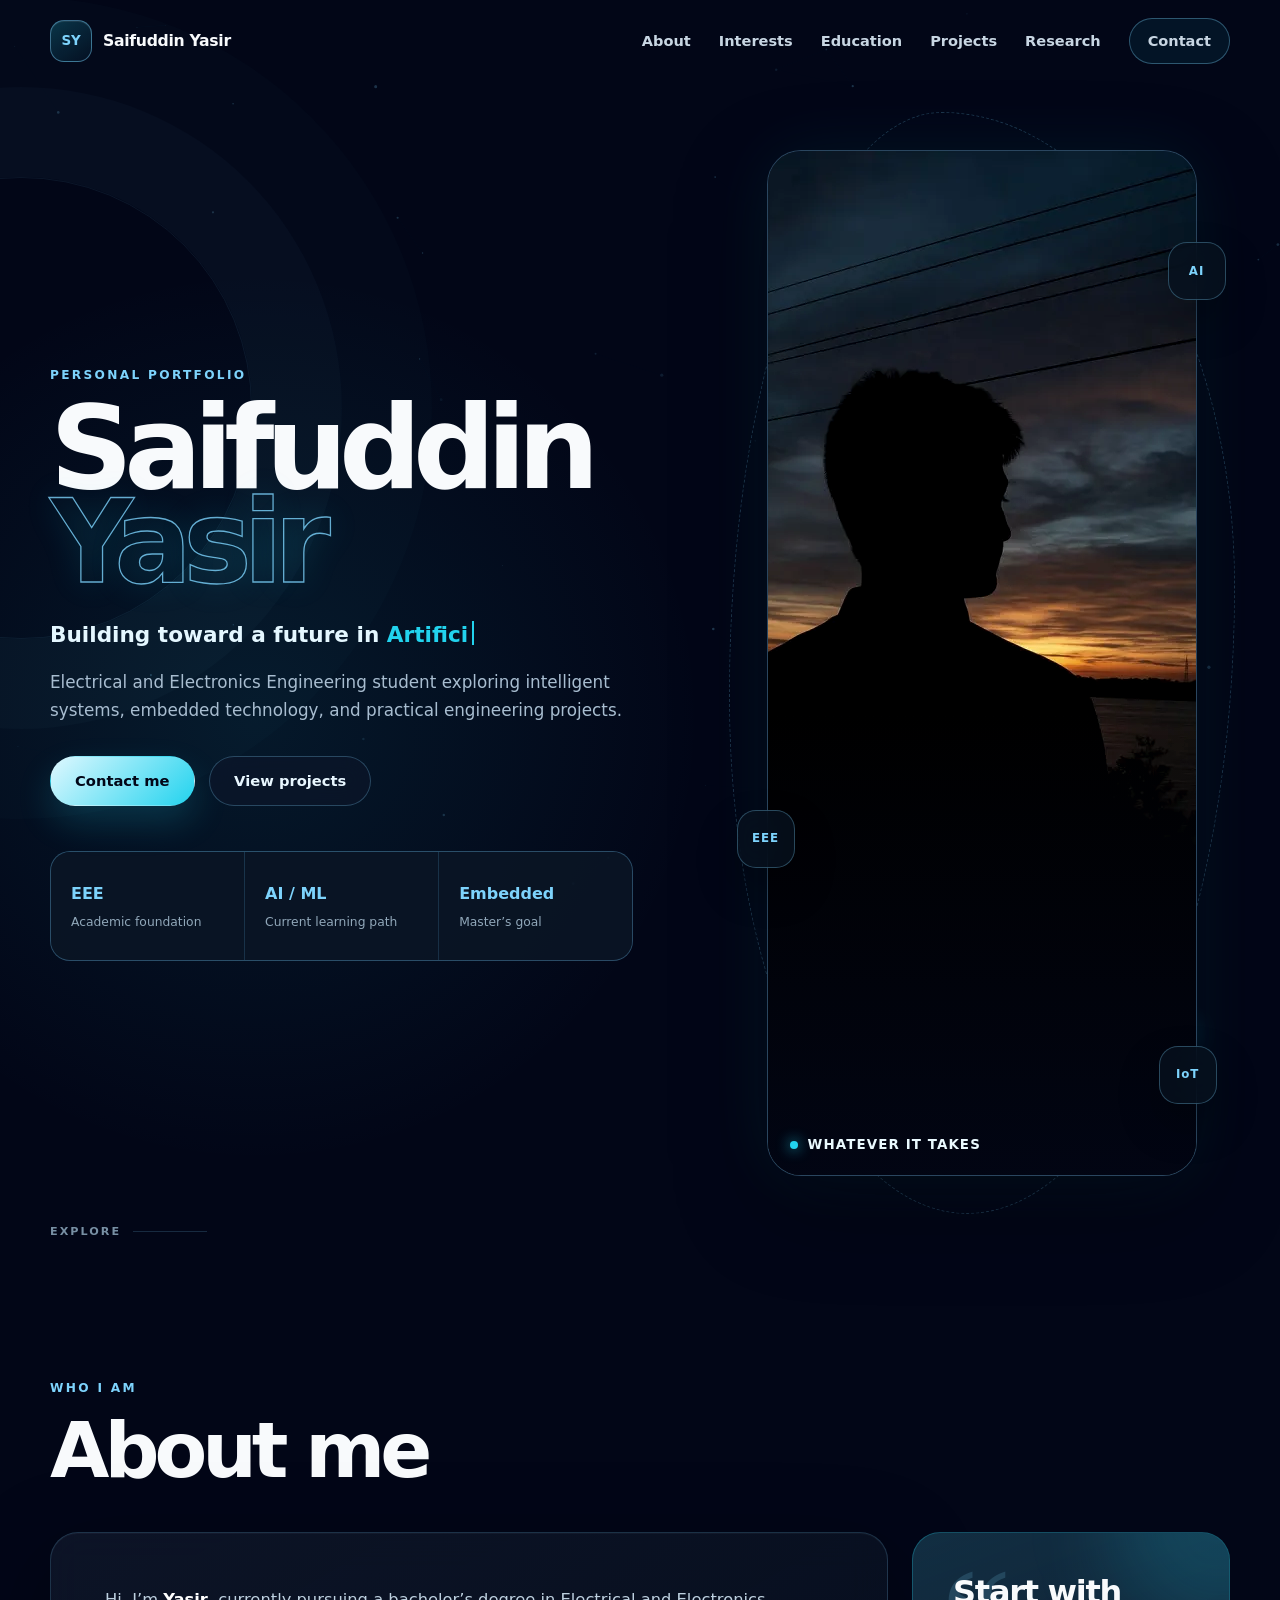
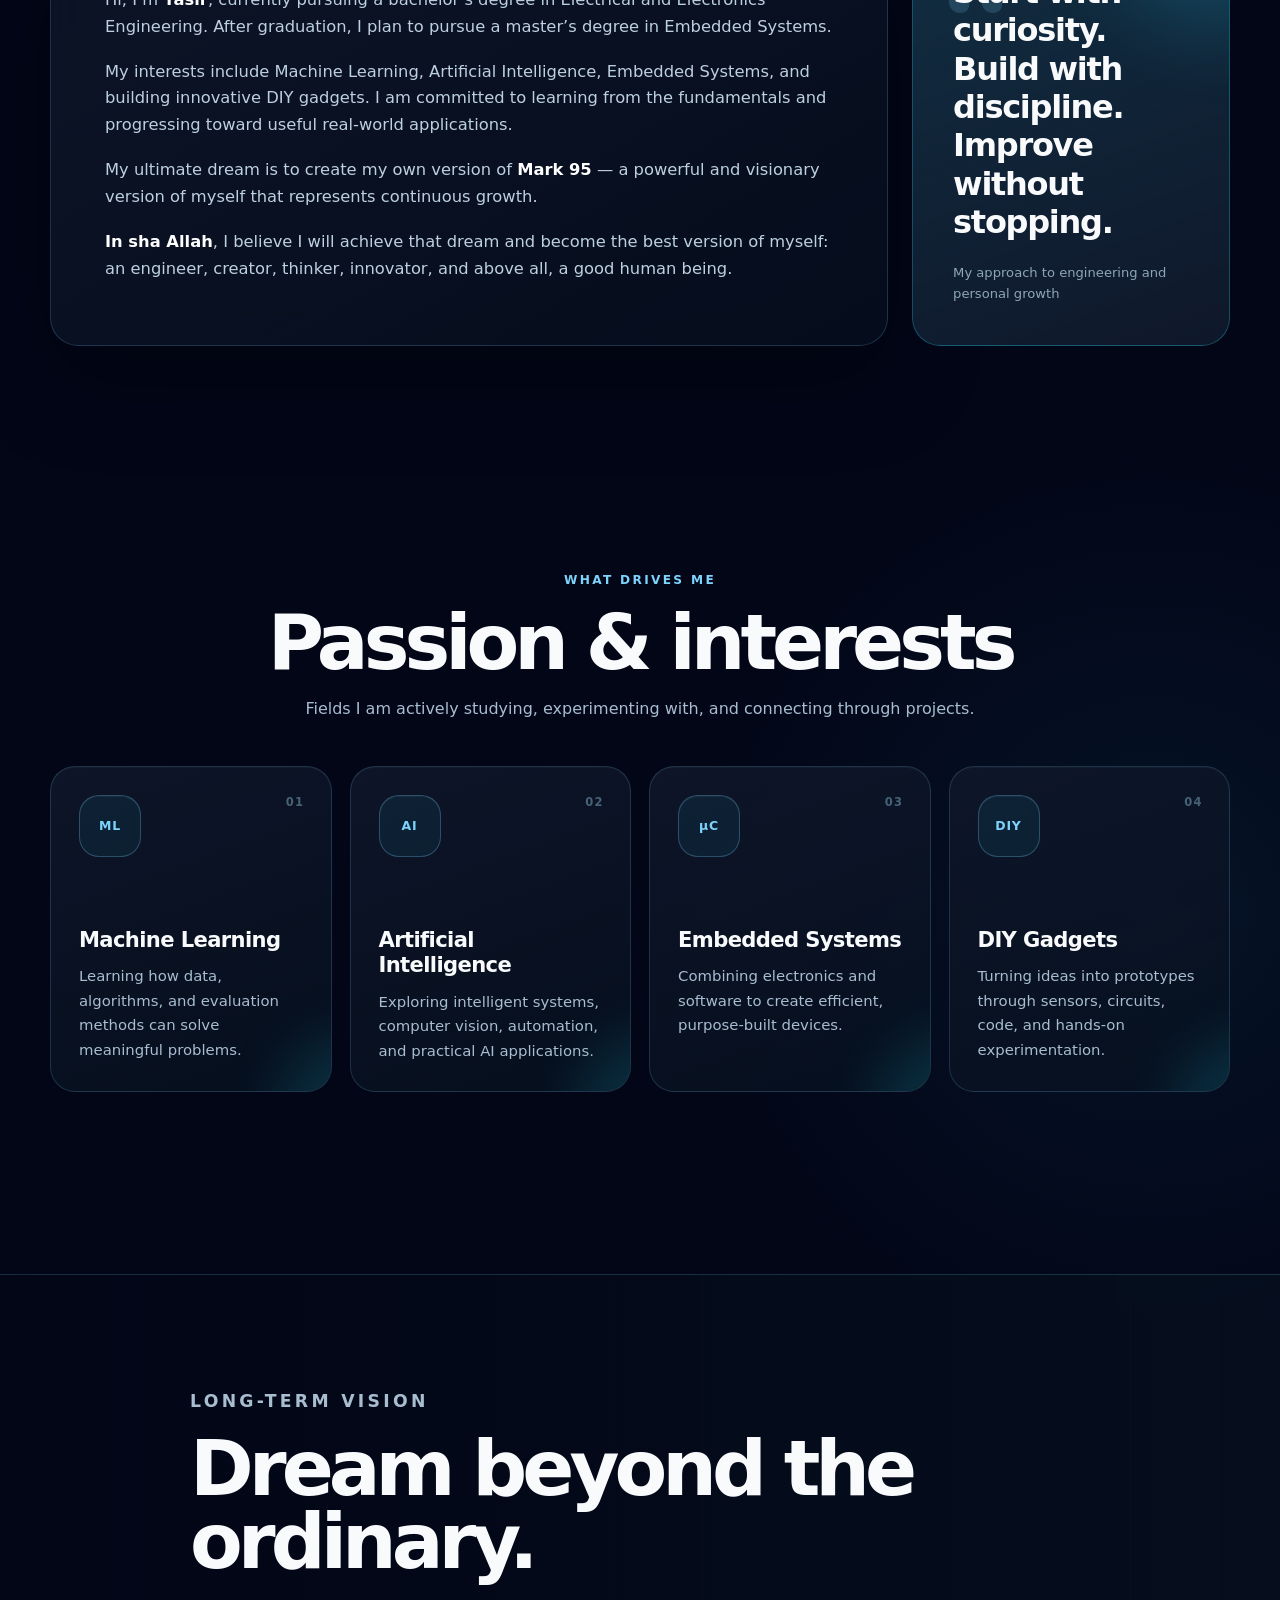
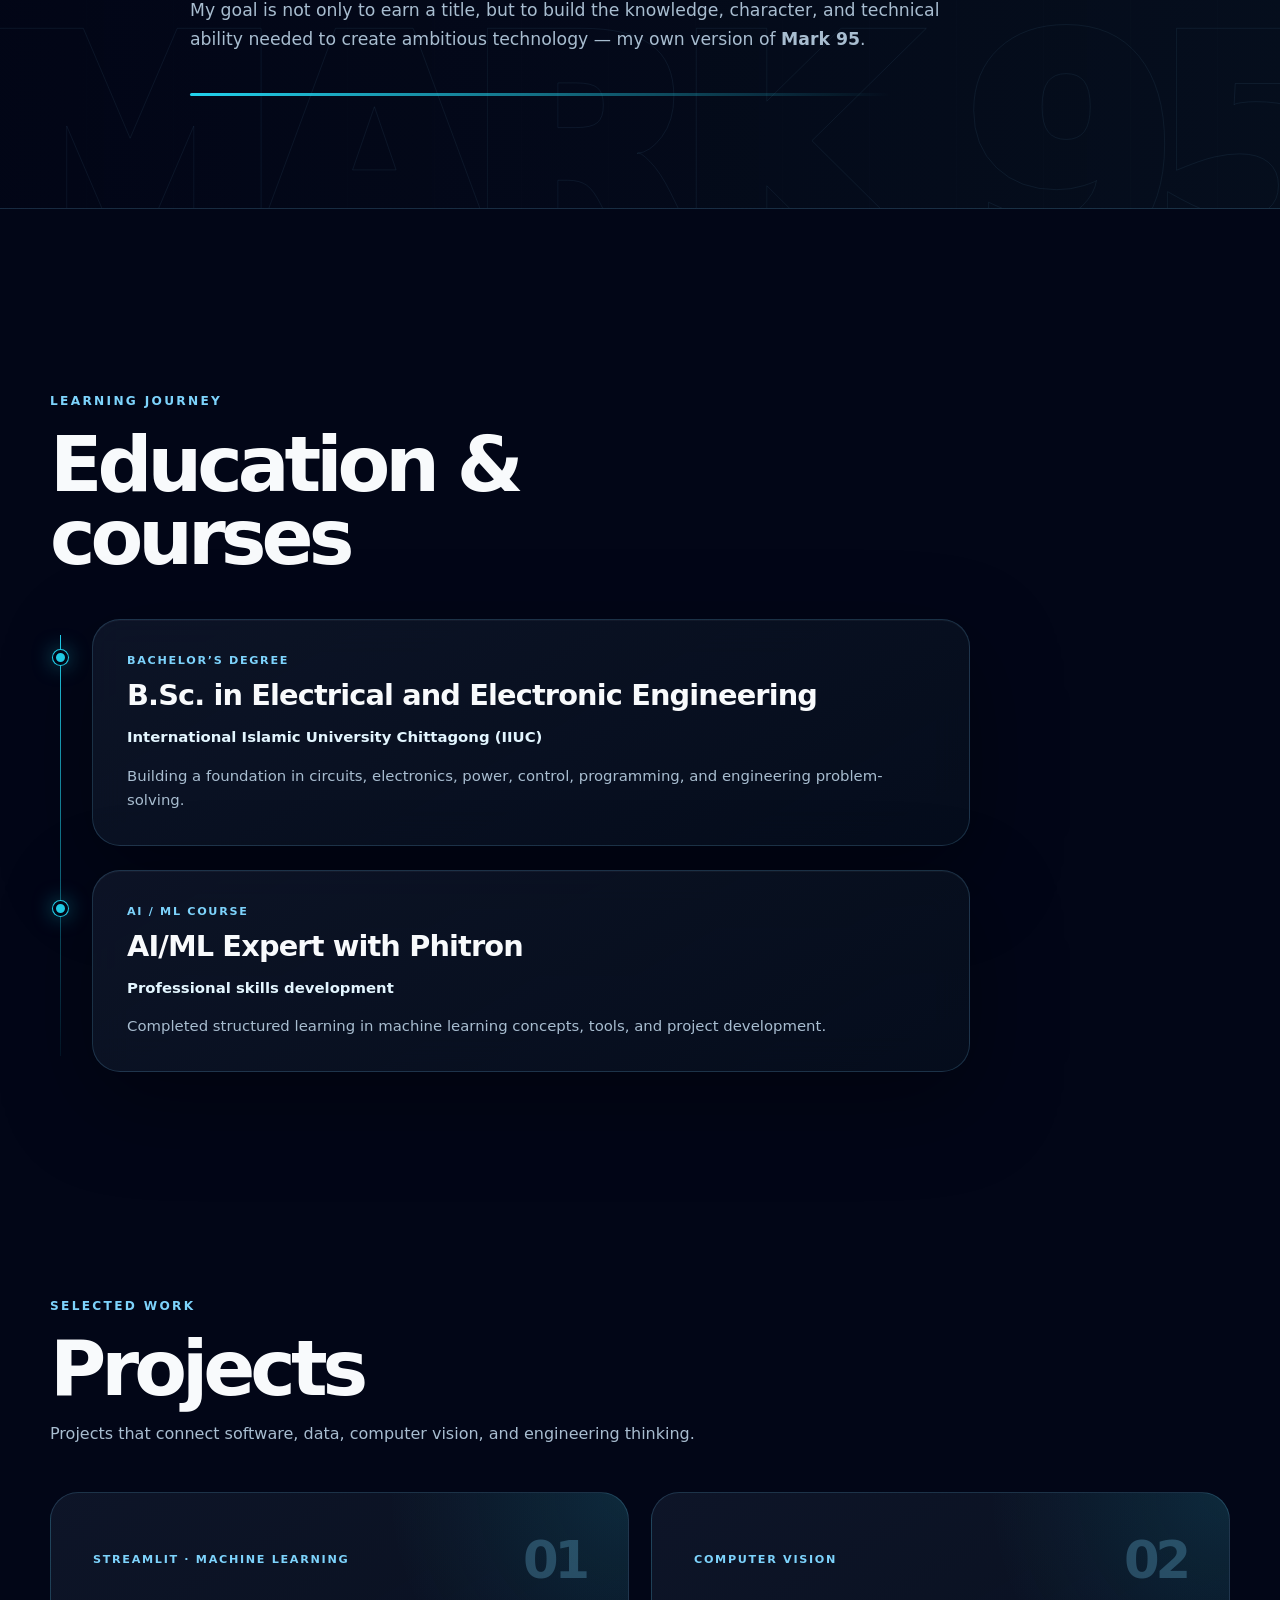
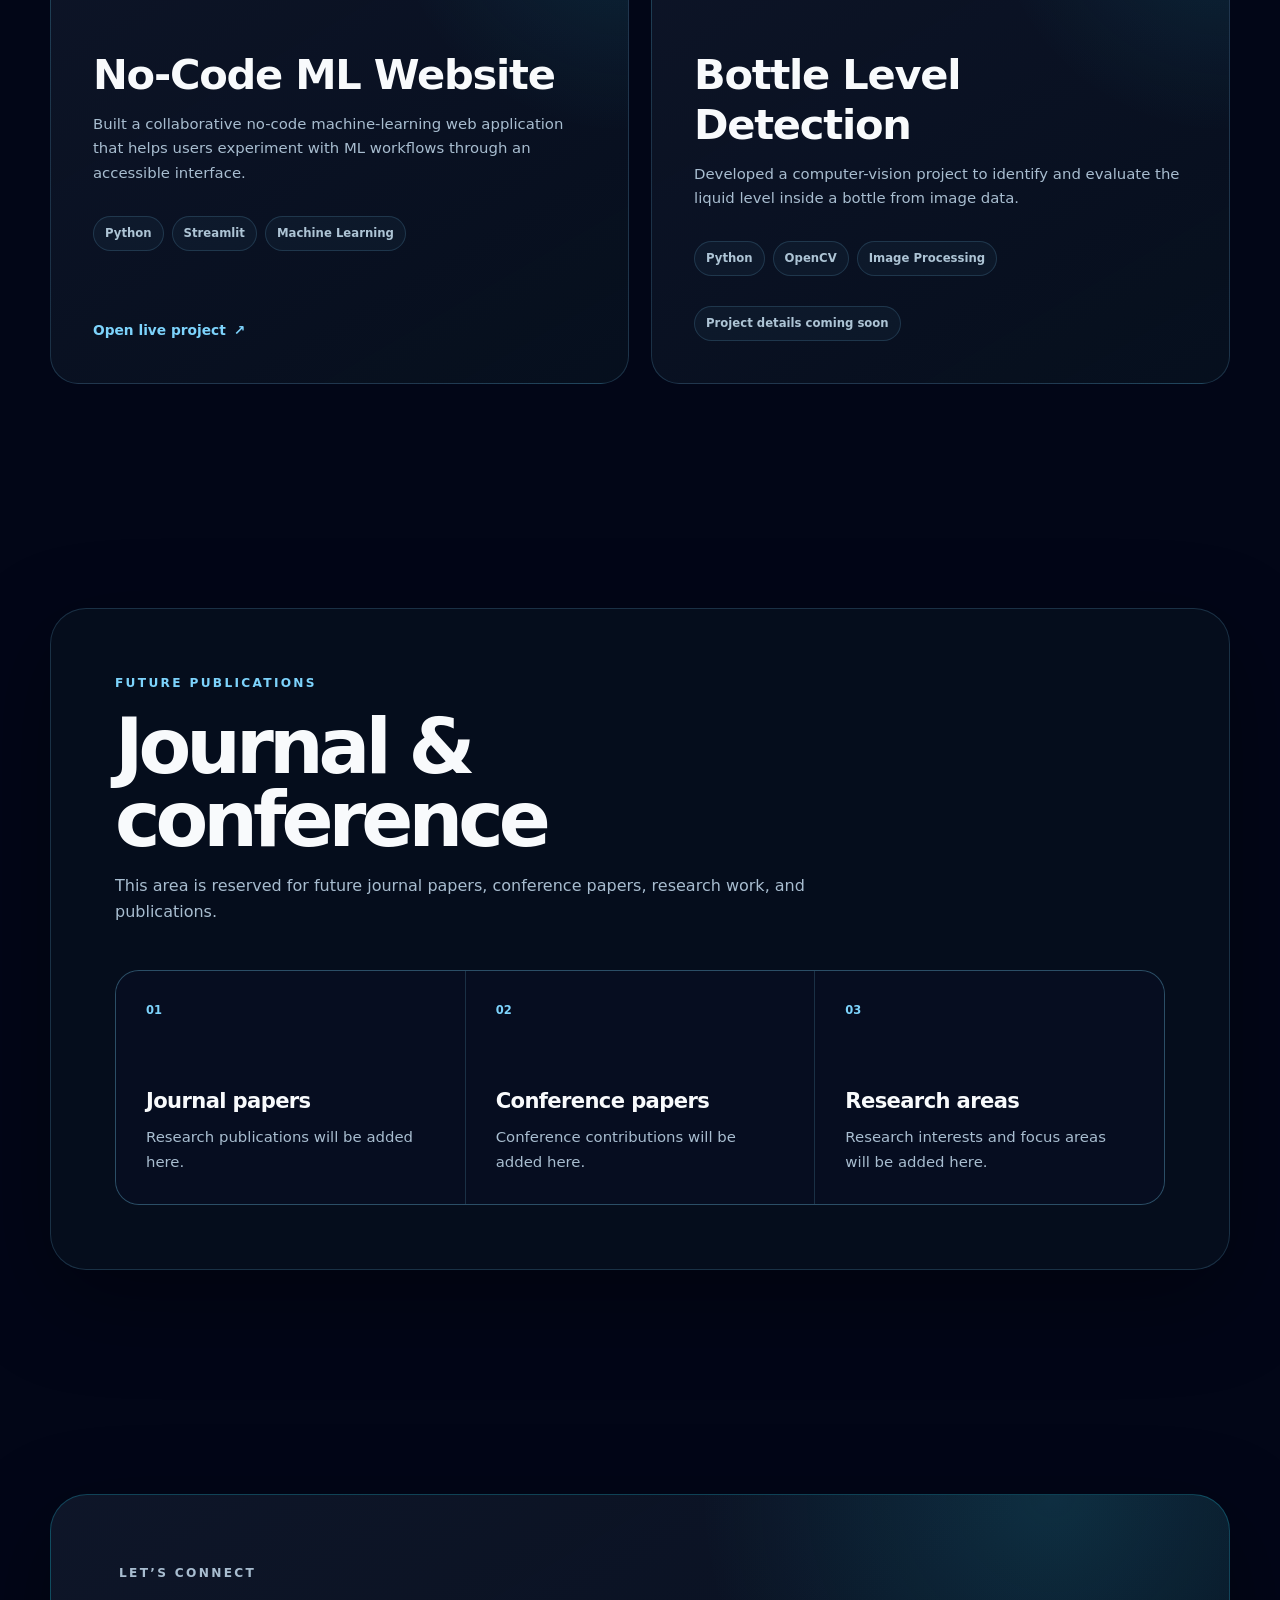
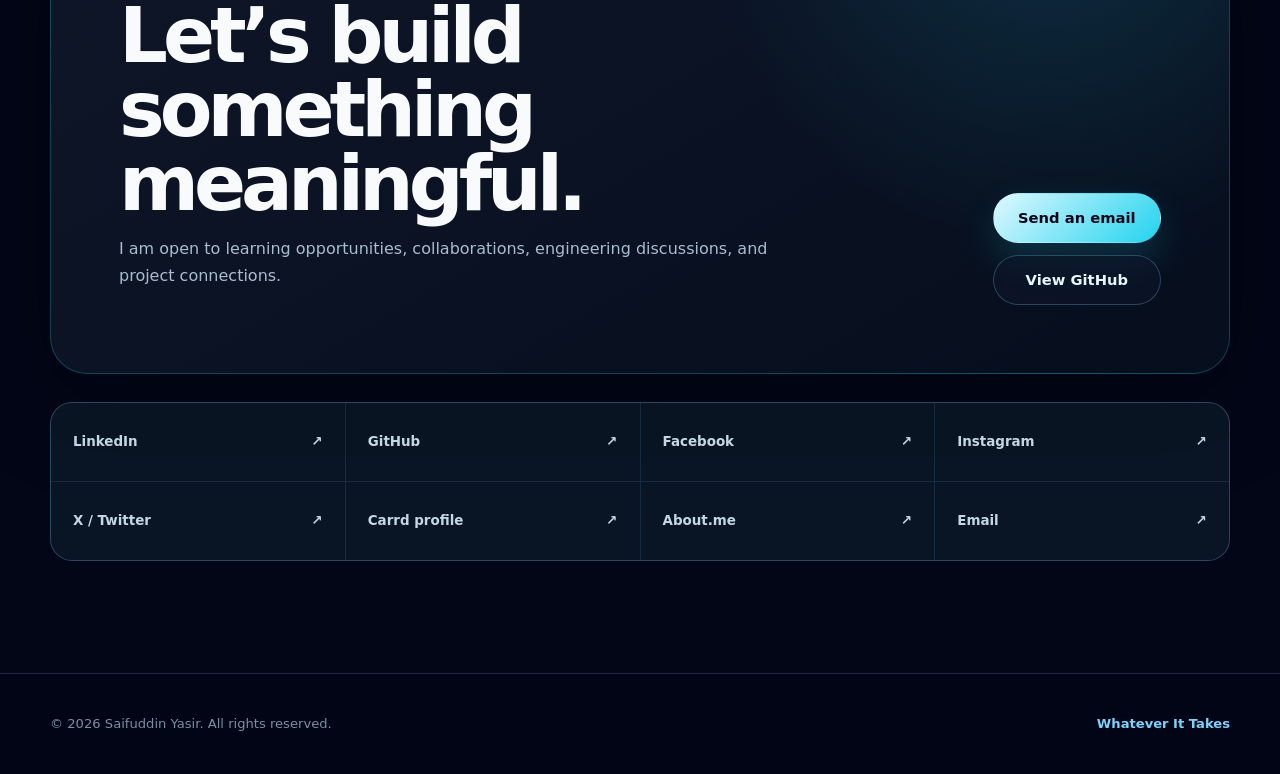
==== index.html @ 25ce6f78 "Update index.html" ====
<!doctype html>
<html lang="en">
<head>
  <meta charset="utf-8">
  <meta name="viewport" content="width=device-width, initial-scale=1">
  <meta name="description" content="Portfolio of Saifuddin Yasir — EEE student interested in machine learning, artificial intelligence, embedded systems, and DIY technology.">
  <meta name="theme-color" content="#020617">
  <meta property="og:title" content="Saifuddin Yasir | Portfolio">
  <meta property="og:description" content="EEE student exploring machine learning, artificial intelligence, embedded systems, and DIY technology.">
  <meta property="og:type" content="website">
  <meta property="og:image" content="assets/hero.webp">
  <title>Saifuddin Yasir | Portfolio</title>
  <link rel="icon" href="assets/favicon.svg" type="image/svg+xml">
  <link rel="stylesheet" href="style.css">
  <script src="script.js" defer></script>
</head>
<body>
  <a class="skip-link" href="#main-content">Skip to content</a>
  <canvas id="particle-canvas" aria-hidden="true"></canvas>

  <header class="site-header" id="top">
    <nav class="nav container" aria-label="Main navigation">
      <a class="brand" href="#home" aria-label="Saifuddin Yasir homepage">
        <span class="brand-mark">SY</span>
        <span>Saifuddin Yasir</span>
      </a>

      <button class="nav-toggle" type="button" aria-expanded="false" aria-controls="nav-links" aria-label="Open navigation menu">
        <span></span><span></span><span></span>
      </button>

      <div class="nav-links" id="nav-links">
        <a href="#about">About</a>
        <a href="#interests">Interests</a>
        <a href="#education">Education</a>
        <a href="#projects">Projects</a>
        <a href="#research">Research</a>
        <a class="nav-cta" href="#contact">Contact</a>
      </div>
    </nav>
  </header>

  <main id="main-content">
    <section class="hero section container" id="home">
      <div class="hero-copy reveal">
        <p class="eyebrow">Personal portfolio</p>
        <h1>Saifuddin<br><span>Yasir</span></h1>
        <p class="hero-role">Building toward a future in <span id="typed-role">Machine Learning</span><span class="typing-cursor" aria-hidden="true"></span></p>
        <p class="hero-intro">
          Electrical and Electronics Engineering student exploring intelligent systems, embedded technology, and practical engineering projects.
        </p>
        <div class="button-row">
          <a class="button button-primary magnetic" href="mailto:saifuddinyasir20@gmail.com">Contact me</a>
          <a class="button button-secondary magnetic" href="#projects">View projects</a>
        </div>
        <div class="hero-stats" aria-label="Portfolio highlights">
          <div><strong>EEE</strong><span>Academic foundation</span></div>
          <div><strong>AI / ML</strong><span>Current learning path</span></div>
          <div><strong>Embedded</strong><span>Master’s goal</span></div>
        </div>
      </div>

      <div class="hero-visual reveal reveal-delay-1">
        <div class="image-orbit" aria-hidden="true"></div>
        <figure class="hero-card tilt-card">
          <img src="hero.webp" width="683" height="1024">
          <figcaption>
            <span class="status-dot" aria-hidden="true"></span>
            Whatever It Takes
          </figcaption>
        </figure>
        <div class="floating-chip chip-one" aria-hidden="true">AI</div>
        <div class="floating-chip chip-two" aria-hidden="true">EEE</div>
        <div class="floating-chip chip-three" aria-hidden="true">IoT</div>
      </div>

      <a class="scroll-cue" href="#about" aria-label="Scroll to About section">
        <span>Explore</span>
        <span class="scroll-line" aria-hidden="true"></span>
      </a>
    </section>

    <section class="section container" id="about">
      <div class="section-heading reveal">
        <p class="eyebrow">Who I am</p>
        <h2>About me</h2>
      </div>
      <div class="about-grid">
        <article class="glass-panel about-copy reveal">
          <p>
            Hi, I’m <strong>Yasir</strong>, currently pursuing a bachelor’s degree in Electrical and Electronics Engineering. After graduation, I plan to pursue a master’s degree in Embedded Systems.
          </p>
          <p>
            My interests include Machine Learning, Artificial Intelligence, Embedded Systems, and building innovative DIY gadgets. I am committed to learning from the fundamentals and progressing toward useful real-world applications.
          </p>
          <p>
            My ultimate dream is to create my own version of <strong>Mark 95</strong> — a powerful and visionary version of myself that represents continuous growth.
          </p>
          <p>
            <strong>In sha Allah</strong>, I believe I will achieve that dream and become the best version of myself: an engineer, creator, thinker, innovator, and above all, a good human being.
          </p>
        </article>

        <aside class="quote-panel reveal reveal-delay-1">
          <span class="quote-mark" aria-hidden="true">“</span>
          <blockquote>Start with curiosity. Build with discipline. Improve without stopping.</blockquote>
          <p>My approach to engineering and personal growth</p>
        </aside>
      </div>
    </section>

    <section class="section container" id="interests">
      <div class="section-heading section-heading-center reveal">
        <p class="eyebrow">What drives me</p>
        <h2>Passion &amp; interests</h2>
        <p>Fields I am actively studying, experimenting with, and connecting through projects.</p>
      </div>

      <div class="card-grid interests-grid">
        <article class="feature-card reveal tilt-card">
          <span class="card-number">01</span>
          <div class="icon-box" aria-hidden="true">ML</div>
          <h3>Machine Learning</h3>
          <p>Learning how data, algorithms, and evaluation methods can solve meaningful problems.</p>
        </article>
        <article class="feature-card reveal reveal-delay-1 tilt-card">
          <span class="card-number">02</span>
          <div class="icon-box" aria-hidden="true">AI</div>
          <h3>Artificial Intelligence</h3>
          <p>Exploring intelligent systems, computer vision, automation, and practical AI applications.</p>
        </article>
        <article class="feature-card reveal reveal-delay-2 tilt-card">
          <span class="card-number">03</span>
          <div class="icon-box" aria-hidden="true">µC</div>
          <h3>Embedded Systems</h3>
          <p>Combining electronics and software to create efficient, purpose-built devices.</p>
        </article>
        <article class="feature-card reveal reveal-delay-3 tilt-card">
          <span class="card-number">04</span>
          <div class="icon-box" aria-hidden="true">DIY</div>
          <h3>DIY Gadgets</h3>
          <p>Turning ideas into prototypes through sensors, circuits, code, and hands-on experimentation.</p>
        </article>
      </div>
    </section>

    <section class="section dream-section" id="dream">
      <div class="container dream-content reveal">
        <p class="eyebrow">Long-term vision</p>
        <h2>Dream beyond the ordinary.</h2>
        <p>
          My goal is not only to earn a title, but to build the knowledge, character, and technical ability needed to create ambitious technology — my own version of <strong>Mark 95</strong>.
        </p>
        <div class="dream-line" aria-hidden="true"></div>
      </div>
    </section>

    <section class="section container" id="education">
      <div class="section-heading reveal">
        <p class="eyebrow">Learning journey</p>
        <h2>Education &amp; courses</h2>
      </div>

      <div class="timeline">
        <article class="timeline-item reveal">
          <div class="timeline-marker" aria-hidden="true"></div>
          <div class="timeline-content glass-panel">
            <p class="timeline-label">Bachelor’s degree</p>
            <h3>B.Sc. in Electrical and Electronic Engineering</h3>
            <p class="institution">International Islamic University Chittagong (IIUC)</p>
            <p>Building a foundation in circuits, electronics, power, control, programming, and engineering problem-solving.</p>
          </div>
        </article>
        <article class="timeline-item reveal reveal-delay-1">
          <div class="timeline-marker" aria-hidden="true"></div>
          <div class="timeline-content glass-panel">
            <p class="timeline-label">AI / ML course</p>
            <h3>AI/ML Expert with Phitron</h3>
            <p class="institution">Professional skills development</p>
            <p>Completed structured learning in machine learning concepts, tools, and project development.</p>
          </div>
        </article>
      </div>
    </section>

    <section class="section container" id="projects">
      <div class="section-heading reveal">
        <p class="eyebrow">Selected work</p>
        <h2>Projects</h2>
        <p>Projects that connect software, data, computer vision, and engineering thinking.</p>
      </div>

      <div class="project-grid">
        <article class="project-card reveal">
          <div class="project-top">
            <span class="project-type">Streamlit · Machine Learning</span>
            <span class="project-index">01</span>
          </div>
          <h3>No-Code ML Website</h3>
          <p>Built a collaborative no-code machine-learning web application that helps users experiment with ML workflows through an accessible interface.</p>
          <div class="tag-list" aria-label="Technologies used">
            <span>Python</span><span>Streamlit</span><span>Machine Learning</span>
          </div>
          <a class="text-link" href="https://nocode-ml-app-mlotzb.streamlit.app/" target="_blank" rel="noopener noreferrer">
            Open live project <span aria-hidden="true">↗</span>
          </a>
        </article>

        <article class="project-card reveal reveal-delay-1">
          <div class="project-top">
            <span class="project-type">Computer Vision</span>
            <span class="project-index">02</span>
          </div>
          <h3>Bottle Level Detection</h3>
          <p>Developed a computer-vision project to identify and evaluate the liquid level inside a bottle from image data.</p>
          <div class="tag-list" aria-label="Technologies used">
            <span>Python</span><span>OpenCV</span><span>Image Processing</span>
          </div>
          <span class="project-status">Project details coming soon</span>
        </article>
      </div>
    </section>

    <section class="section container" id="research">
      <div class="research-panel reveal">
        <div class="section-heading">
          <p class="eyebrow">Future publications</p>
          <h2>Journal &amp; conference</h2>
          <p>This area is reserved for future journal papers, conference papers, research work, and publications.</p>
        </div>
        <div class="research-grid">
          <article><span>01</span><h3>Journal papers</h3><p>Research publications will be added here.</p></article>
          <article><span>02</span><h3>Conference papers</h3><p>Conference contributions will be added here.</p></article>
          <article><span>03</span><h3>Research areas</h3><p>Research interests and focus areas will be added here.</p></article>
        </div>
      </div>
    </section>

    <section class="section container" id="contact">
      <div class="contact-panel reveal">
        <div>
          <p class="eyebrow">Let’s connect</p>
          <h2>Let’s build something meaningful.</h2>
          <p>I am open to learning opportunities, collaborations, engineering discussions, and project connections.</p>
        </div>
        <div class="contact-actions">
          <a class="button button-primary magnetic" href="mailto:saifuddinyasir20@gmail.com">Send an email</a>
          <a class="button button-secondary magnetic" href="https://github.com/Saifuddin-Yasir" target="_blank" rel="noopener noreferrer">View GitHub</a>
        </div>
      </div>

      <div class="social-grid reveal reveal-delay-1" aria-label="Social media profiles">
        <a href="https://www.linkedin.com/in/saifuddin-yasir-930918204" target="_blank" rel="noopener noreferrer"><span>LinkedIn</span><span>↗</span></a>
        <a href="https://github.com/Saifuddin-Yasir" target="_blank" rel="noopener noreferrer"><span>GitHub</span><span>↗</span></a>
        <a href="https://www.facebook.com/share/1EAte6KpjS/" target="_blank" rel="noopener noreferrer"><span>Facebook</span><span>↗</span></a>
        <a href="https://www.instagram.com/saifuddinyasir_95/" target="_blank" rel="noopener noreferrer"><span>Instagram</span><span>↗</span></a>
        <a href="https://x.com/Saifuddinyasir_" target="_blank" rel="noopener noreferrer"><span>X / Twitter</span><span>↗</span></a>
        <a href="https://saifuddinyasir.carrd.co/" target="_blank" rel="noopener noreferrer"><span>Carrd profile</span><span>↗</span></a>
        <a href="https://about.me/saifuddinyasir" target="_blank" rel="noopener noreferrer"><span>About.me</span><span>↗</span></a>
        <a href="mailto:saifuddinyasir20@gmail.com"><span>Email</span><span>↗</span></a>
      </div>
    </section>
  </main>

  <footer class="site-footer">
    <div class="container footer-content">
      <p>© <span id="current-year">2026</span> Saifuddin Yasir. All rights reserved.</p>
      <p>Whatever It Takes</p>
    </div>
  </footer>

  <button class="back-to-top" type="button" aria-label="Back to top">↑</button>
</body>
</html>
---- style.css ----
:root {
  --bg: #020617;
  --bg-soft: #07111f;
  --panel: rgba(15, 23, 42, 0.74);
  --panel-solid: #0f172a;
  --panel-light: #13213a;
  --text: #f8fafc;
  --muted: #a8bdd0;
  --line: rgba(125, 211, 252, 0.18);
  --accent: #22d3ee;
  --accent-2: #7dd3fc;
  --accent-3: #38bdf8;
  --shadow: 0 30px 90px rgba(0, 0, 0, 0.34);
  --radius: 28px;
  --container: 1180px;
}

* {
  box-sizing: border-box;
}

html {
  scroll-behavior: smooth;
  scroll-padding-top: 96px;
}

body {
  margin: 0;
  min-width: 320px;
  overflow-x: hidden;
  background:
    radial-gradient(circle at 20% 10%, rgba(34, 211, 238, 0.09), transparent 28rem),
    radial-gradient(circle at 90% 35%, rgba(56, 189, 248, 0.07), transparent 30rem),
    var(--bg);
  color: var(--text);
  font-family: Inter, ui-sans-serif, system-ui, -apple-system, BlinkMacSystemFont, "Segoe UI", sans-serif;
  line-height: 1.65;
}

body.menu-open {
  overflow: hidden;
}

a {
  color: inherit;
}

img {
  max-width: 100%;
  display: block;
}

button,
a {
  -webkit-tap-highlight-color: transparent;
}

::selection {
  background: rgba(34, 211, 238, 0.28);
  color: #fff;
}

#particle-canvas {
  position: fixed;
  inset: 0;
  width: 100%;
  height: 100%;
  pointer-events: none;
  opacity: 0.55;
  z-index: -1;
}

.skip-link {
  position: fixed;
  top: 10px;
  left: 10px;
  transform: translateY(-150%);
  z-index: 9999;
  padding: 10px 16px;
  border-radius: 12px;
  background: #fff;
  color: #020617;
  font-weight: 800;
}

.skip-link:focus {
  transform: translateY(0);
}

.container {
  width: min(calc(100% - 40px), var(--container));
  margin-inline: auto;
}

.section {
  position: relative;
  padding: 112px 0;
}

.site-header {
  position: fixed;
  inset: 0 0 auto;
  z-index: 1000;
  transition: background 250ms ease, border-color 250ms ease, box-shadow 250ms ease;
}

.site-header.scrolled {
  border-bottom: 1px solid var(--line);
  background: rgba(2, 6, 23, 0.83);
  box-shadow: 0 14px 40px rgba(0, 0, 0, 0.22);
  backdrop-filter: blur(18px);
}

.nav {
  min-height: 82px;
  display: flex;
  align-items: center;
  justify-content: space-between;
  gap: 24px;
}

.brand {
  display: inline-flex;
  align-items: center;
  gap: 11px;
  text-decoration: none;
  font-size: 0.98rem;
  font-weight: 800;
  letter-spacing: -0.02em;
}

.brand-mark {
  display: grid;
  width: 42px;
  height: 42px;
  place-items: center;
  border: 1px solid rgba(125, 211, 252, 0.45);
  border-radius: 14px;
  background: linear-gradient(145deg, rgba(34, 211, 238, 0.22), rgba(56, 189, 248, 0.04));
  color: var(--accent-2);
  font-size: 0.84rem;
  box-shadow: inset 0 1px rgba(255, 255, 255, 0.08);
}

.nav-links {
  display: flex;
  align-items: center;
  gap: 28px;
}

.nav-links a {
  position: relative;
  color: #c8d6e3;
  text-decoration: none;
  font-size: 0.91rem;
  font-weight: 700;
  transition: color 200ms ease;
}

.nav-links a:not(.nav-cta)::after {
  content: "";
  position: absolute;
  left: 0;
  right: 100%;
  bottom: -7px;
  height: 2px;
  border-radius: 999px;
  background: var(--accent);
  transition: right 220ms ease;
}

.nav-links a:hover,
.nav-links a.active {
  color: #fff;
}

.nav-links a:hover::after,
.nav-links a.active::after {
  right: 0;
}

.nav-cta {
  padding: 10px 18px;
  border: 1px solid rgba(125, 211, 252, 0.35);
  border-radius: 999px;
  background: rgba(34, 211, 238, 0.07);
}

.nav-toggle {
  display: none;
  width: 46px;
  height: 46px;
  border: 1px solid var(--line);
  border-radius: 14px;
  background: rgba(15, 23, 42, 0.8);
  cursor: pointer;
}

.nav-toggle span {
  width: 21px;
  height: 2px;
  display: block;
  margin: 5px auto;
  border-radius: 999px;
  background: #fff;
  transition: transform 250ms ease, opacity 250ms ease;
}

.nav-toggle[aria-expanded="true"] span:nth-child(1) {
  transform: translateY(7px) rotate(45deg);
}

.nav-toggle[aria-expanded="true"] span:nth-child(2) {
  opacity: 0;
}

.nav-toggle[aria-expanded="true"] span:nth-child(3) {
  transform: translateY(-7px) rotate(-45deg);
}

.hero {
  min-height: 100svh;
  padding-top: 150px;
  padding-bottom: 90px;
  display: grid;
  grid-template-columns: minmax(0, 1.08fr) minmax(340px, 0.92fr);
  align-items: center;
  gap: clamp(52px, 8vw, 100px);
}

.hero::before {
  content: "";
  position: absolute;
  width: 460px;
  height: 460px;
  top: 14%;
  left: -22%;
  border: 1px solid rgba(125, 211, 252, 0.08);
  border-radius: 50%;
  box-shadow: 0 0 0 90px rgba(125, 211, 252, 0.025), 0 0 0 180px rgba(125, 211, 252, 0.015);
}

.eyebrow {
  margin: 0 0 16px;
  color: var(--accent-2);
  font-size: 0.76rem;
  font-weight: 900;
  letter-spacing: 0.19em;
  text-transform: uppercase;
}

.hero h1 {
  max-width: 740px;
  margin: 0;
  font-size: clamp(4rem, 9vw, 7.8rem);
  font-weight: 900;
  letter-spacing: -0.075em;
  line-height: 0.82;
}

.hero h1 span {
  color: transparent;
  -webkit-text-stroke: 1.3px rgba(125, 211, 252, 0.8);
  text-shadow: 0 0 34px rgba(34, 211, 238, 0.13);
}

.hero-role {
  min-height: 35px;
  margin: 28px 0 16px;
  color: #e4f7ff;
  font-size: clamp(1.05rem, 2.2vw, 1.35rem);
  font-weight: 750;
}

#typed-role {
  color: var(--accent);
}

.typing-cursor {
  display: inline-block;
  width: 2px;
  height: 1.12em;
  margin-left: 4px;
  vertical-align: -0.12em;
  background: var(--accent);
  animation: blink 700ms steps(1) infinite;
}

@keyframes blink {
  50% { opacity: 0; }
}

.hero-intro {
  max-width: 650px;
  margin: 0;
  color: var(--muted);
  font-size: 1.05rem;
}

.button-row {
  display: flex;
  flex-wrap: wrap;
  gap: 14px;
  margin-top: 32px;
}

.button {
  position: relative;
  overflow: hidden;
  display: inline-flex;
  min-height: 50px;
  align-items: center;
  justify-content: center;
  padding: 0 24px;
  border: 1px solid transparent;
  border-radius: 999px;
  text-decoration: none;
  font-size: 0.92rem;
  font-weight: 850;
  transition: transform 180ms ease, box-shadow 180ms ease, background 180ms ease;
  will-change: transform;
}

.button::before {
  content: "";
  position: absolute;
  inset: 0;
  background: linear-gradient(115deg, transparent 20%, rgba(255, 255, 255, 0.38), transparent 80%);
  transform: translateX(-120%);
  transition: transform 600ms ease;
}

.button:hover::before {
  transform: translateX(120%);
}

.button-primary {
  background: linear-gradient(135deg, #dff8ff, var(--accent));
  color: #020617;
  box-shadow: 0 16px 35px rgba(34, 211, 238, 0.18);
}

.button-primary:hover {
  box-shadow: 0 20px 48px rgba(34, 211, 238, 0.27);
}

.button-secondary {
  border-color: rgba(125, 211, 252, 0.27);
  background: rgba(15, 23, 42, 0.55);
  color: #e8f7ff;
  backdrop-filter: blur(12px);
}

.hero-stats {
  display: grid;
  grid-template-columns: repeat(3, 1fr);
  gap: 1px;
  max-width: 680px;
  margin-top: 45px;
  overflow: hidden;
  border: 1px solid var(--line);
  border-radius: 20px;
  background: var(--line);
}

.hero-stats div {
  min-height: 108px;
  display: flex;
  flex-direction: column;
  justify-content: center;
  padding: 18px 20px;
  background: rgba(7, 17, 31, 0.88);
}

.hero-stats strong {
  color: var(--accent-2);
  font-size: 1rem;
}

.hero-stats span {
  margin-top: 4px;
  color: #91a8ba;
  font-size: 0.77rem;
}

.hero-visual {
  position: relative;
  width: min(100%, 430px);
  justify-self: center;
}

.image-orbit {
  position: absolute;
  inset: -38px;
  border: 1px dashed rgba(125, 211, 252, 0.23);
  border-radius: 42% 58% 53% 47% / 53% 43% 57% 47%;
  animation: orbit-spin 28s linear infinite;
}

.image-orbit::before,
.image-orbit::after {
  content: "";
  position: absolute;
  width: 9px;
  height: 9px;
  border-radius: 50%;
  background: var(--accent);
  box-shadow: 0 0 24px var(--accent);
}

.image-orbit::before { top: 11%; left: 12%; }
.image-orbit::after { right: 8%; bottom: 16%; }

@keyframes orbit-spin {
  to { transform: rotate(360deg); }
}

.hero-card {
  position: relative;
  margin: 0;
  overflow: hidden;
  border: 1px solid rgba(125, 211, 252, 0.25);
  border-radius: 34px;
  background: var(--panel-solid);
  box-shadow: var(--shadow), 0 0 70px rgba(34, 211, 238, 0.08);
  transform-style: preserve-3d;
  transition: transform 180ms ease;
}

.hero-card::after {
  content: "";
  position: absolute;
  inset: 0;
  pointer-events: none;
  background: linear-gradient(to top, rgba(2, 6, 23, 0.82), transparent 45%);
}

.hero-card img {
  width: 100%;
  aspect-ratio: 683 / 870;
  object-fit: cover;
  object-position: center 28%;
  filter: saturate(0.86) contrast(1.06);
  transition: transform 700ms cubic-bezier(.2,.7,.2,1), filter 700ms ease;
}

.hero-card:hover img {
  transform: scale(1.045);
  filter: saturate(1) contrast(1.08);
}

.hero-card figcaption {
  position: absolute;
  z-index: 2;
  left: 22px;
  right: 22px;
  bottom: 19px;
  display: flex;
  align-items: center;
  gap: 10px;
  color: #eafaff;
  font-size: 0.84rem;
  font-weight: 800;
  letter-spacing: 0.08em;
  text-transform: uppercase;
}

.status-dot {
  width: 8px;
  height: 8px;
  border-radius: 50%;
  background: var(--accent);
  box-shadow: 0 0 14px var(--accent);
  animation: pulse-dot 1.8s ease-in-out infinite;
}

@keyframes pulse-dot {
  50% { opacity: 0.45; transform: scale(0.78); }
}

.floating-chip {
  position: absolute;
  z-index: 3;
  display: grid;
  place-items: center;
  width: 58px;
  height: 58px;
  border: 1px solid rgba(125, 211, 252, 0.3);
  border-radius: 19px;
  background: rgba(7, 17, 31, 0.77);
  color: var(--accent-2);
  font-size: 0.74rem;
  font-weight: 900;
  letter-spacing: 0.08em;
  box-shadow: 0 20px 40px rgba(0, 0, 0, 0.26);
  backdrop-filter: blur(14px);
  animation: floating 5s ease-in-out infinite;
}

.chip-one { top: 9%; right: -29px; }
.chip-two { left: -30px; bottom: 30%; animation-delay: -1.5s; }
.chip-three { right: -20px; bottom: 7%; animation-delay: -3s; }

@keyframes floating {
  50% { transform: translateY(-13px) rotate(3deg); }
}

.scroll-cue {
  position: absolute;
  left: 0;
  bottom: 25px;
  display: flex;
  align-items: center;
  gap: 12px;
  color: #7890a4;
  text-decoration: none;
  font-size: 0.7rem;
  font-weight: 800;
  letter-spacing: 0.18em;
  text-transform: uppercase;
}

.scroll-line {
  position: relative;
  width: 74px;
  height: 1px;
  overflow: hidden;
  background: rgba(125, 211, 252, 0.18);
}

.scroll-line::after {
  content: "";
  position: absolute;
  inset: 0;
  background: var(--accent);
  transform: translateX(-100%);
  animation: scroll-line 2.2s ease-in-out infinite;
}

@keyframes scroll-line {
  50%, 100% { transform: translateX(100%); }
}

.section-heading {
  max-width: 760px;
  margin-bottom: 44px;
}

.section-heading-center {
  margin-inline: auto;
  text-align: center;
}

.section-heading h2,
.dream-content h2,
.contact-panel h2 {
  margin: 0;
  font-size: clamp(2.6rem, 6vw, 5.2rem);
  line-height: 0.96;
  letter-spacing: -0.065em;
}

.section-heading > p:last-child,
.contact-panel p,
.dream-content > p {
  color: var(--muted);
}

.glass-panel {
  border: 1px solid var(--line);
  border-radius: var(--radius);
  background: linear-gradient(150deg, rgba(15, 23, 42, 0.82), rgba(7, 17, 31, 0.67));
  box-shadow: inset 0 1px rgba(255, 255, 255, 0.035), var(--shadow);
  backdrop-filter: blur(18px);
}

.about-grid {
  display: grid;
  grid-template-columns: minmax(0, 1.45fr) minmax(300px, 0.55fr);
  gap: 24px;
}

.about-copy {
  padding: clamp(28px, 5vw, 54px);
}

.about-copy p {
  margin: 0 0 18px;
  color: #bdd0df;
  font-size: 1.02rem;
}

.about-copy p:last-child {
  margin-bottom: 0;
}

.about-copy strong {
  color: #fff;
}

.quote-panel {
  position: relative;
  overflow: hidden;
  min-height: 100%;
  display: flex;
  flex-direction: column;
  justify-content: flex-end;
  padding: 40px;
  border: 1px solid rgba(34, 211, 238, 0.28);
  border-radius: var(--radius);
  background:
    linear-gradient(160deg, rgba(34, 211, 238, 0.12), rgba(15, 23, 42, 0.88)),
    var(--panel-solid);
}

.quote-panel::after {
  content: "";
  position: absolute;
  width: 220px;
  height: 220px;
  top: -120px;
  right: -100px;
  border-radius: 50%;
  background: rgba(34, 211, 238, 0.16);
  filter: blur(40px);
}

.quote-mark {
  position: absolute;
  top: 12px;
  left: 28px;
  color: rgba(125, 211, 252, 0.17);
  font-family: Georgia, serif;
  font-size: 10rem;
  line-height: 1;
}

.quote-panel blockquote {
  position: relative;
  z-index: 1;
  margin: 0;
  font-size: clamp(1.35rem, 2.8vw, 2rem);
  font-weight: 800;
  line-height: 1.2;
  letter-spacing: -0.04em;
}

.quote-panel p {
  position: relative;
  z-index: 1;
  margin: 20px 0 0;
  color: #8da5b9;
  font-size: 0.82rem;
}

.card-grid {
  display: grid;
  grid-template-columns: repeat(4, minmax(0, 1fr));
  gap: 18px;
}

.feature-card {
  position: relative;
  min-height: 310px;
  overflow: hidden;
  padding: 28px;
  border: 1px solid var(--line);
  border-radius: 25px;
  background: linear-gradient(160deg, rgba(15, 23, 42, 0.9), rgba(7, 17, 31, 0.78));
  box-shadow: inset 0 1px rgba(255, 255, 255, 0.035);
  transform-style: preserve-3d;
  transition: border-color 250ms ease, box-shadow 250ms ease, transform 180ms ease;
}

.feature-card::before {
  content: "";
  position: absolute;
  width: 180px;
  height: 180px;
  right: -120px;
  bottom: -120px;
  border-radius: 50%;
  background: rgba(34, 211, 238, 0.14);
  filter: blur(25px);
  transition: right 500ms ease, bottom 500ms ease;
}

.feature-card:hover {
  border-color: rgba(34, 211, 238, 0.44);
  box-shadow: 0 24px 55px rgba(0, 0, 0, 0.26), 0 0 50px rgba(34, 211, 238, 0.055);
}

.feature-card:hover::before {
  right: -55px;
  bottom: -65px;
}

.card-number {
  position: absolute;
  top: 26px;
  right: 26px;
  color: #456276;
  font-size: 0.72rem;
  font-weight: 900;
  letter-spacing: 0.12em;
}

.icon-box {
  width: 62px;
  height: 62px;
  display: grid;
  place-items: center;
  margin-bottom: 70px;
  border: 1px solid rgba(125, 211, 252, 0.27);
  border-radius: 20px;
  background: rgba(34, 211, 238, 0.07);
  color: var(--accent-2);
  font-size: 0.78rem;
  font-weight: 900;
  letter-spacing: 0.06em;
  box-shadow: inset 0 1px rgba(255, 255, 255, 0.05);
}

.feature-card h3,
.project-card h3,
.timeline-content h3,
.research-grid h3 {
  margin: 0 0 12px;
  font-size: 1.32rem;
  line-height: 1.2;
  letter-spacing: -0.03em;
}

.feature-card p,
.project-card p,
.timeline-content p,
.research-grid p {
  margin: 0;
  color: var(--muted);
  font-size: 0.93rem;
}

.dream-section {
  margin: 70px 0;
  overflow: hidden;
  border-block: 1px solid var(--line);
  background:
    linear-gradient(90deg, rgba(2, 6, 23, 0.93), rgba(7, 17, 31, 0.76)),
    repeating-linear-gradient(90deg, transparent 0 86px, rgba(125, 211, 252, 0.035) 86px 87px);
}

.dream-section::before {
  content: "MARK 95";
  position: absolute;
  right: -50px;
  bottom: -70px;
  color: transparent;
  -webkit-text-stroke: 1px rgba(125, 211, 252, 0.07);
  font-size: clamp(8rem, 24vw, 23rem);
  font-weight: 950;
  line-height: 0.78;
  letter-spacing: -0.09em;
  white-space: nowrap;
}

.dream-content {
  position: relative;
  z-index: 1;
  max-width: 900px;
}

.dream-content > p {
  max-width: 760px;
  font-size: 1.08rem;
}

.dream-line {
  width: min(100%, 700px);
  height: 3px;
  margin-top: 40px;
  border-radius: 999px;
  background: linear-gradient(90deg, var(--accent), rgba(34, 211, 238, 0));
  transform-origin: left;
  animation: dream-line 4s ease-in-out infinite alternate;
}

@keyframes dream-line {
  from { transform: scaleX(0.35); opacity: 0.4; }
  to { transform: scaleX(1); opacity: 1; }
}

.timeline {
  position: relative;
  max-width: 920px;
  padding-left: 42px;
}

.timeline::before {
  content: "";
  position: absolute;
  left: 10px;
  top: 16px;
  bottom: 16px;
  width: 1px;
  background: linear-gradient(var(--accent), rgba(34, 211, 238, 0.08));
}

.timeline-item {
  position: relative;
  margin-bottom: 24px;
}

.timeline-item:last-child {
  margin-bottom: 0;
}

.timeline-marker {
  position: absolute;
  left: -39px;
  top: 31px;
  width: 15px;
  height: 15px;
  border: 3px solid var(--bg);
  border-radius: 50%;
  background: var(--accent);
  box-shadow: 0 0 0 1px var(--accent), 0 0 20px rgba(34, 211, 238, 0.55);
}

.timeline-content {
  padding: 32px 34px;
}

.timeline-label,
.project-type {
  color: var(--accent-2) !important;
  font-size: 0.7rem !important;
  font-weight: 900;
  letter-spacing: 0.15em;
  text-transform: uppercase;
}

.timeline-content h3 {
  margin-top: 8px;
  font-size: clamp(1.35rem, 3vw, 1.8rem);
}

.institution {
  margin-bottom: 14px !important;
  color: #e3f6ff !important;
  font-weight: 700;
}

.project-grid {
  display: grid;
  grid-template-columns: repeat(2, minmax(0, 1fr));
  gap: 22px;
}

.project-card {
  position: relative;
  min-height: 430px;
  display: flex;
  flex-direction: column;
  padding: clamp(28px, 4vw, 42px);
  overflow: hidden;
  border: 1px solid var(--line);
  border-radius: var(--radius);
  background:
    radial-gradient(circle at 100% 0%, rgba(34, 211, 238, 0.12), transparent 15rem),
    linear-gradient(150deg, rgba(15, 23, 42, 0.9), rgba(7, 17, 31, 0.82));
  transition: transform 300ms ease, border-color 300ms ease, box-shadow 300ms ease;
}

.project-card:hover {
  transform: translateY(-8px);
  border-color: rgba(34, 211, 238, 0.4);
  box-shadow: var(--shadow);
}

.project-top {
  display: flex;
  align-items: center;
  justify-content: space-between;
  gap: 20px;
  margin-bottom: 64px;
}

.project-index {
  color: rgba(125, 211, 252, 0.26);
  font-size: 3.2rem;
  font-weight: 900;
  line-height: 1;
  letter-spacing: -0.08em;
}

.project-card h3 {
  font-size: clamp(1.75rem, 4vw, 2.6rem);
}

.tag-list {
  display: flex;
  flex-wrap: wrap;
  gap: 8px;
  margin: 30px 0;
}

.tag-list span,
.project-status {
  padding: 7px 11px;
  border: 1px solid rgba(125, 211, 252, 0.16);
  border-radius: 999px;
  background: rgba(125, 211, 252, 0.045);
  color: #adc4d5;
  font-size: 0.73rem;
  font-weight: 700;
}

.text-link {
  display: inline-flex;
  align-items: center;
  gap: 8px;
  width: fit-content;
  margin-top: auto;
  color: var(--accent-2);
  text-decoration: none;
  font-size: 0.86rem;
  font-weight: 850;
}

.text-link span {
  transition: transform 200ms ease;
}

.text-link:hover span {
  transform: translate(4px, -4px);
}

.project-status {
  width: fit-content;
  margin-top: auto;
}

.research-panel {
  padding: clamp(30px, 6vw, 64px);
  border: 1px solid var(--line);
  border-radius: calc(var(--radius) + 8px);
  background: rgba(7, 17, 31, 0.72);
  box-shadow: var(--shadow);
  backdrop-filter: blur(18px);
}

.research-grid {
  display: grid;
  grid-template-columns: repeat(3, minmax(0, 1fr));
  gap: 1px;
  overflow: hidden;
  border: 1px solid var(--line);
  border-radius: 24px;
  background: var(--line);
}

.research-grid article {
  min-height: 230px;
  padding: 30px;
  background: rgba(2, 6, 23, 0.8);
  transition: background 250ms ease;
}

.research-grid article:hover {
  background: rgba(15, 23, 42, 0.92);
}

.research-grid article > span {
  display: block;
  margin-bottom: 68px;
  color: var(--accent-2);
  font-size: 0.72rem;
  font-weight: 900;
}

.contact-panel {
  display: grid;
  grid-template-columns: minmax(0, 1.2fr) auto;
  align-items: end;
  gap: 50px;
  padding: clamp(32px, 6vw, 68px);
  border: 1px solid rgba(34, 211, 238, 0.25);
  border-radius: calc(var(--radius) + 9px);
  background:
    radial-gradient(circle at 85% 0%, rgba(34, 211, 238, 0.15), transparent 22rem),
    linear-gradient(150deg, rgba(15, 23, 42, 0.94), rgba(7, 17, 31, 0.86));
  box-shadow: var(--shadow);
}

.contact-panel h2 {
  max-width: 780px;
}

.contact-panel p {
  max-width: 660px;
}

.contact-actions {
  display: flex;
  flex-direction: column;
  gap: 12px;
}

.social-grid {
  display: grid;
  grid-template-columns: repeat(4, minmax(0, 1fr));
  gap: 1px;
  margin-top: 28px;
  overflow: hidden;
  border: 1px solid var(--line);
  border-radius: 22px;
  background: var(--line);
}

.social-grid a {
  min-height: 78px;
  display: flex;
  align-items: center;
  justify-content: space-between;
  gap: 12px;
  padding: 0 22px;
  background: rgba(7, 17, 31, 0.84);
  color: #c6d7e4;
  text-decoration: none;
  font-size: 0.84rem;
  font-weight: 800;
  transition: background 220ms ease, color 220ms ease;
}

.social-grid a:hover {
  background: rgba(15, 23, 42, 0.96);
  color: var(--accent-2);
}

.social-grid a span:last-child {
  transition: transform 220ms ease;
}

.social-grid a:hover span:last-child {
  transform: translate(4px, -4px);
}

.site-footer {
  border-top: 1px solid var(--line);
  background: rgba(2, 6, 23, 0.76);
}

.footer-content {
  min-height: 100px;
  display: flex;
  align-items: center;
  justify-content: space-between;
  gap: 20px;
  color: #7890a4;
  font-size: 0.82rem;
}

.footer-content p:last-child {
  color: var(--accent-2);
  font-weight: 800;
}

.back-to-top {
  position: fixed;
  z-index: 900;
  right: 22px;
  bottom: 22px;
  width: 48px;
  height: 48px;
  border: 1px solid rgba(125, 211, 252, 0.28);
  border-radius: 16px;
  background: rgba(7, 17, 31, 0.84);
  color: var(--accent-2);
  font-size: 1.2rem;
  cursor: pointer;
  opacity: 0;
  pointer-events: none;
  transform: translateY(15px);
  backdrop-filter: blur(12px);
  transition: opacity 220ms ease, transform 220ms ease, background 220ms ease;
}

.back-to-top.visible {
  opacity: 1;
  pointer-events: auto;
  transform: translateY(0);
}

.back-to-top:hover {
  background: rgba(15, 23, 42, 0.98);
}

.reveal {
  opacity: 0;
  transform: translateY(32px);
  transition: opacity 800ms cubic-bezier(.2,.75,.2,1), transform 800ms cubic-bezier(.2,.75,.2,1);
}

.reveal-delay-1 { transition-delay: 100ms; }
.reveal-delay-2 { transition-delay: 200ms; }
.reveal-delay-3 { transition-delay: 300ms; }

.reveal.visible {
  opacity: 1;
  transform: translateY(0);
}

@media (max-width: 1000px) {
  .hero {
    grid-template-columns: 1fr;
    padding-top: 140px;
    text-align: center;
  }

  .hero-copy {
    display: flex;
    flex-direction: column;
    align-items: center;
  }

  .hero h1 {
    font-size: clamp(4.2rem, 15vw, 7.7rem);
  }

  .hero-intro {
    max-width: 720px;
  }

  .hero-stats {
    width: min(100%, 680px);
  }

  .hero-visual {
    margin-top: 32px;
  }

  .scroll-cue {
    display: none;
  }

  .about-grid {
    grid-template-columns: 1fr;
  }

  .quote-panel {
    min-height: 330px;
  }

  .card-grid {
    grid-template-columns: repeat(2, minmax(0, 1fr));
  }

  .contact-panel {
    grid-template-columns: 1fr;
    align-items: start;
  }

  .contact-actions {
    flex-direction: row;
    flex-wrap: wrap;
  }

  .social-grid {
    grid-template-columns: repeat(2, minmax(0, 1fr));
  }
}

@media (max-width: 820px) {
  .nav-toggle {
    display: block;
  }

  .nav-links {
    position: fixed;
    inset: 82px 20px auto;
    max-height: calc(100svh - 105px);
    overflow-y: auto;
    display: flex;
    flex-direction: column;
    align-items: stretch;
    gap: 3px;
    padding: 18px;
    border: 1px solid var(--line);
    border-radius: 22px;
    background: rgba(7, 17, 31, 0.97);
    box-shadow: var(--shadow);
    backdrop-filter: blur(20px);
    opacity: 0;
    pointer-events: none;
    transform: translateY(-12px) scale(0.98);
    transform-origin: top;
    transition: opacity 220ms ease, transform 220ms ease;
  }

  .nav-links.open {
    opacity: 1;
    pointer-events: auto;
    transform: translateY(0) scale(1);
  }

  .nav-links a {
    padding: 13px 14px;
    border-radius: 12px;
  }

  .nav-links a:hover,
  .nav-links a.active {
    background: rgba(125, 211, 252, 0.07);
  }

  .nav-links a::after {
    display: none;
  }

  .nav-cta {
    margin-top: 5px;
    text-align: center;
  }

  .project-grid {
    grid-template-columns: 1fr;
  }

  .research-grid {
    grid-template-columns: 1fr;
  }

  .research-grid article {
    min-height: auto;
  }

  .research-grid article > span {
    margin-bottom: 38px;
  }
}

@media (max-width: 600px) {
  .container {
    width: min(calc(100% - 28px), var(--container));
  }

  .section {
    padding: 84px 0;
  }

  .brand > span:last-child {
    display: none;
  }

  .hero {
    min-height: auto;
    padding-top: 130px;
    padding-bottom: 70px;
  }

  .hero h1 {
    font-size: clamp(3.55rem, 19vw, 5.7rem);
  }

  .hero-role {
    font-size: 0.98rem;
  }

  .hero-intro {
    font-size: 0.94rem;
  }

  .button-row,
  .contact-actions {
    width: 100%;
  }

  .button {
    flex: 1 1 100%;
  }

  .hero-stats {
    grid-template-columns: 1fr;
  }

  .hero-stats div {
    min-height: 82px;
  }

  .hero-visual {
    width: calc(100% - 22px);
  }

  .image-orbit {
    inset: -20px;
  }

  .floating-chip {
    width: 49px;
    height: 49px;
    border-radius: 16px;
  }

  .chip-one { right: -18px; }
  .chip-two { left: -18px; }
  .chip-three { right: -14px; }

  .section-heading h2,
  .dream-content h2,
  .contact-panel h2 {
    font-size: clamp(2.5rem, 13vw, 4rem);
  }

  .card-grid {
    grid-template-columns: 1fr;
  }

  .feature-card {
    min-height: 280px;
  }

  .timeline {
    padding-left: 29px;
  }

  .timeline::before {
    left: 5px;
  }

  .timeline-marker {
    left: -31px;
  }

  .timeline-content,
  .project-card,
  .research-panel,
  .contact-panel {
    padding: 26px;
  }

  .project-top {
    margin-bottom: 45px;
  }

  .social-grid {
    grid-template-columns: 1fr;
  }

  .footer-content {
    min-height: 120px;
    flex-direction: column;
    justify-content: center;
    text-align: center;
  }
}

@media (prefers-reduced-motion: reduce) {
  html {
    scroll-behavior: auto;
  }

  *,
  *::before,
  *::after {
    animation-duration: 0.01ms !important;
    animation-iteration-count: 1 !important;
    transition-duration: 0.01ms !important;
  }

  #particle-canvas {
    display: none;
  }

  .reveal {
    opacity: 1;
    transform: none;
  }
}
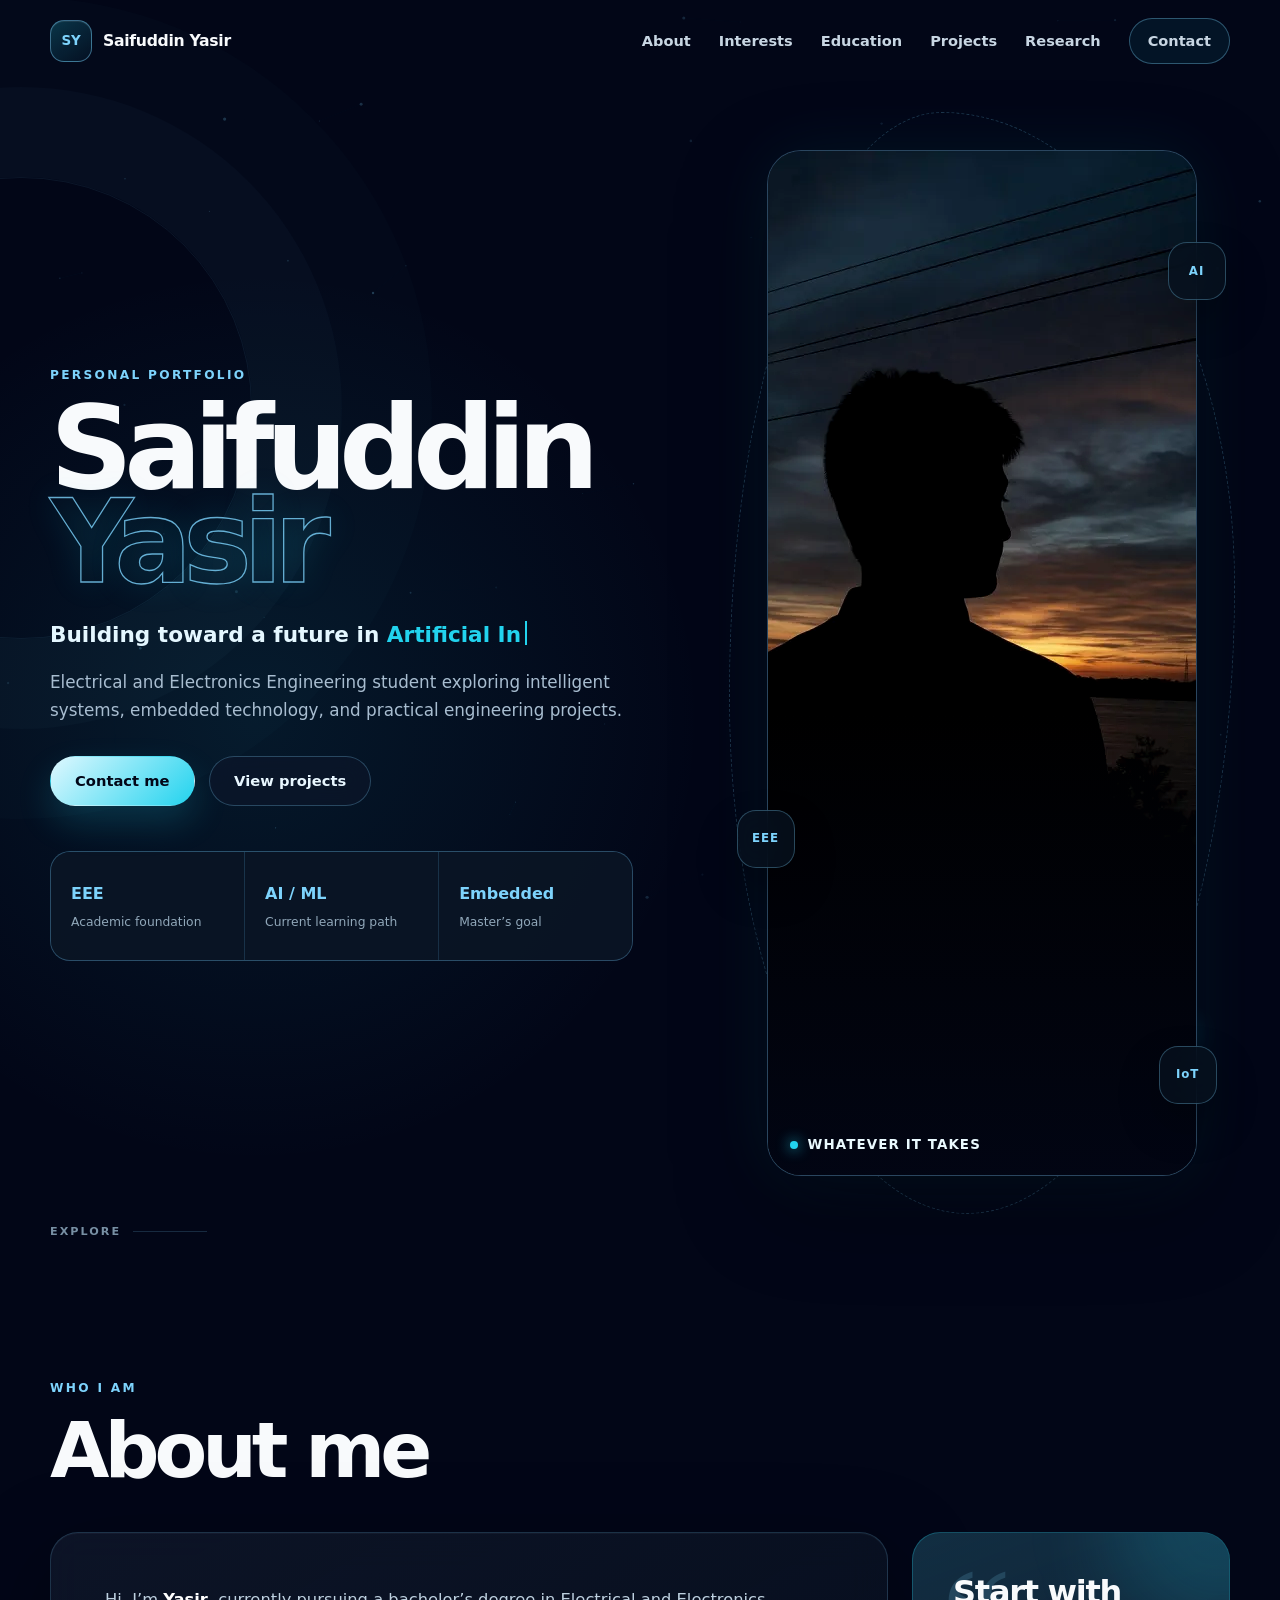
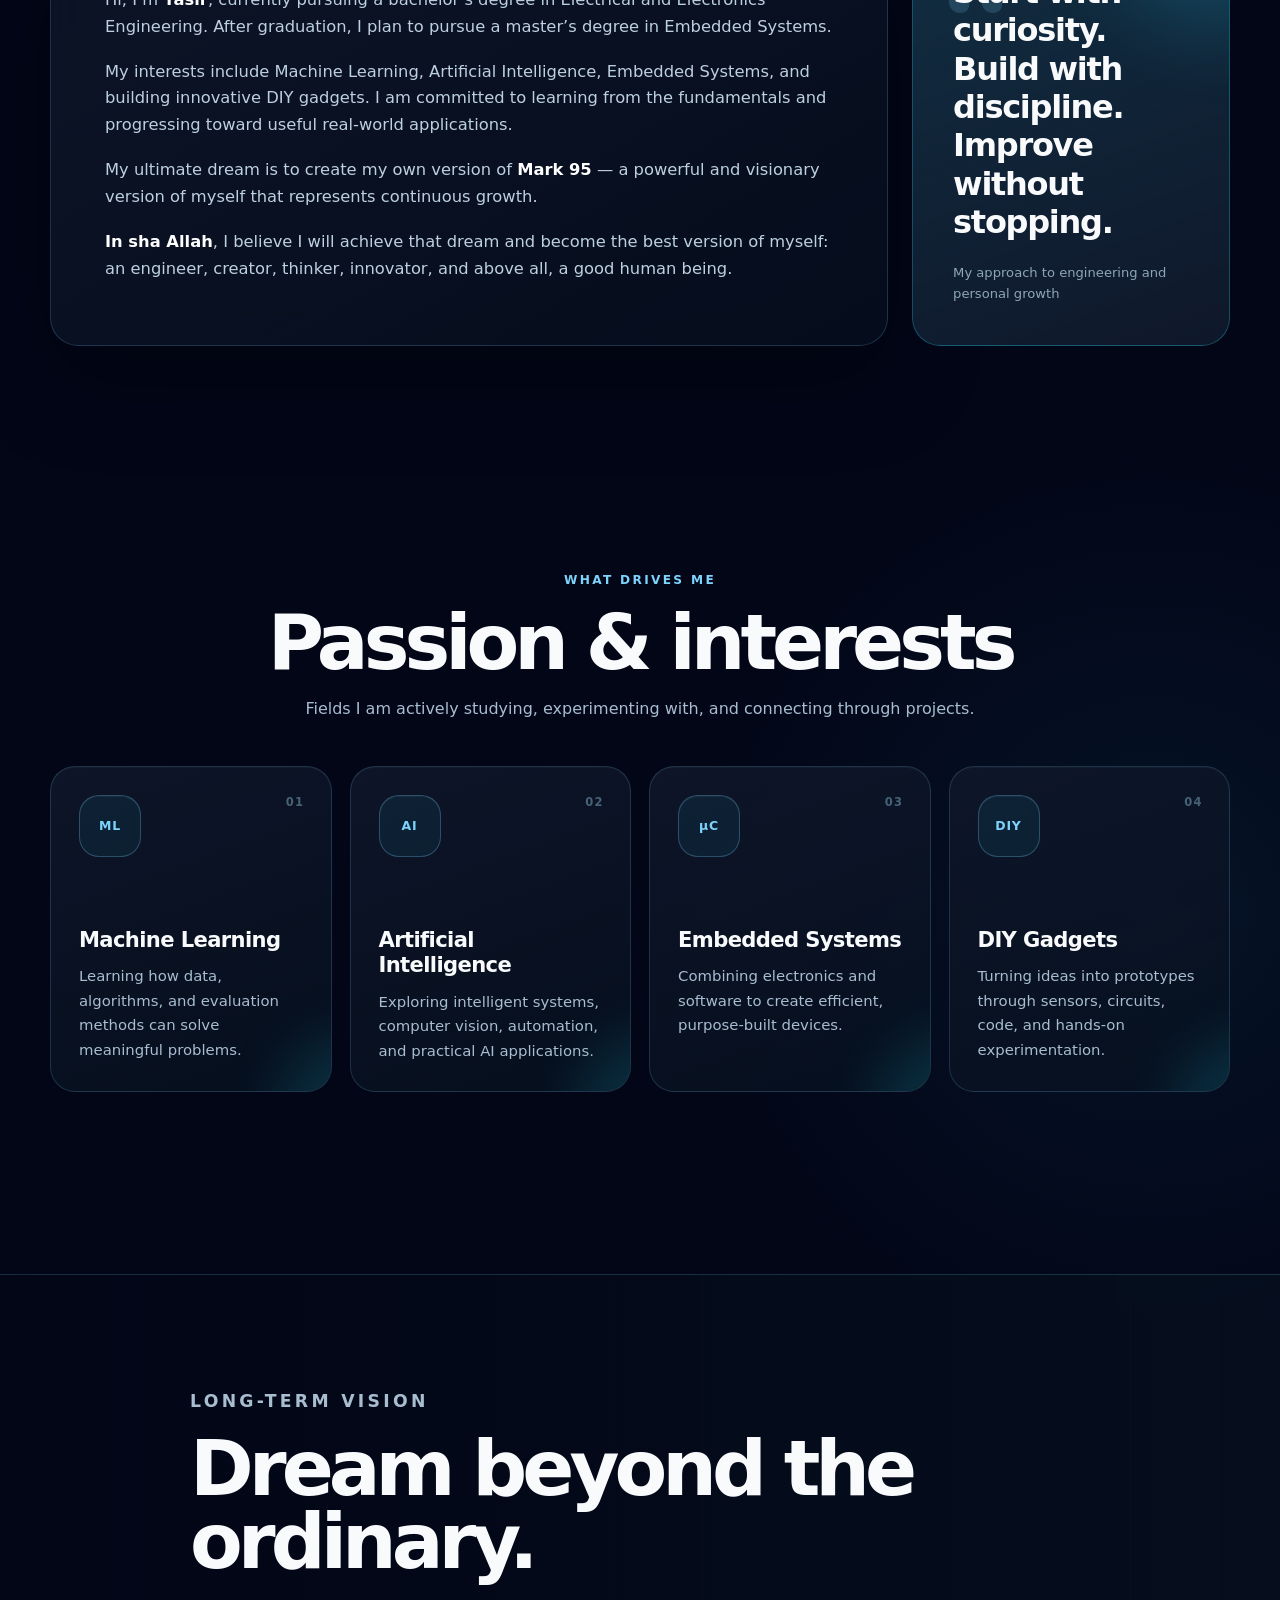
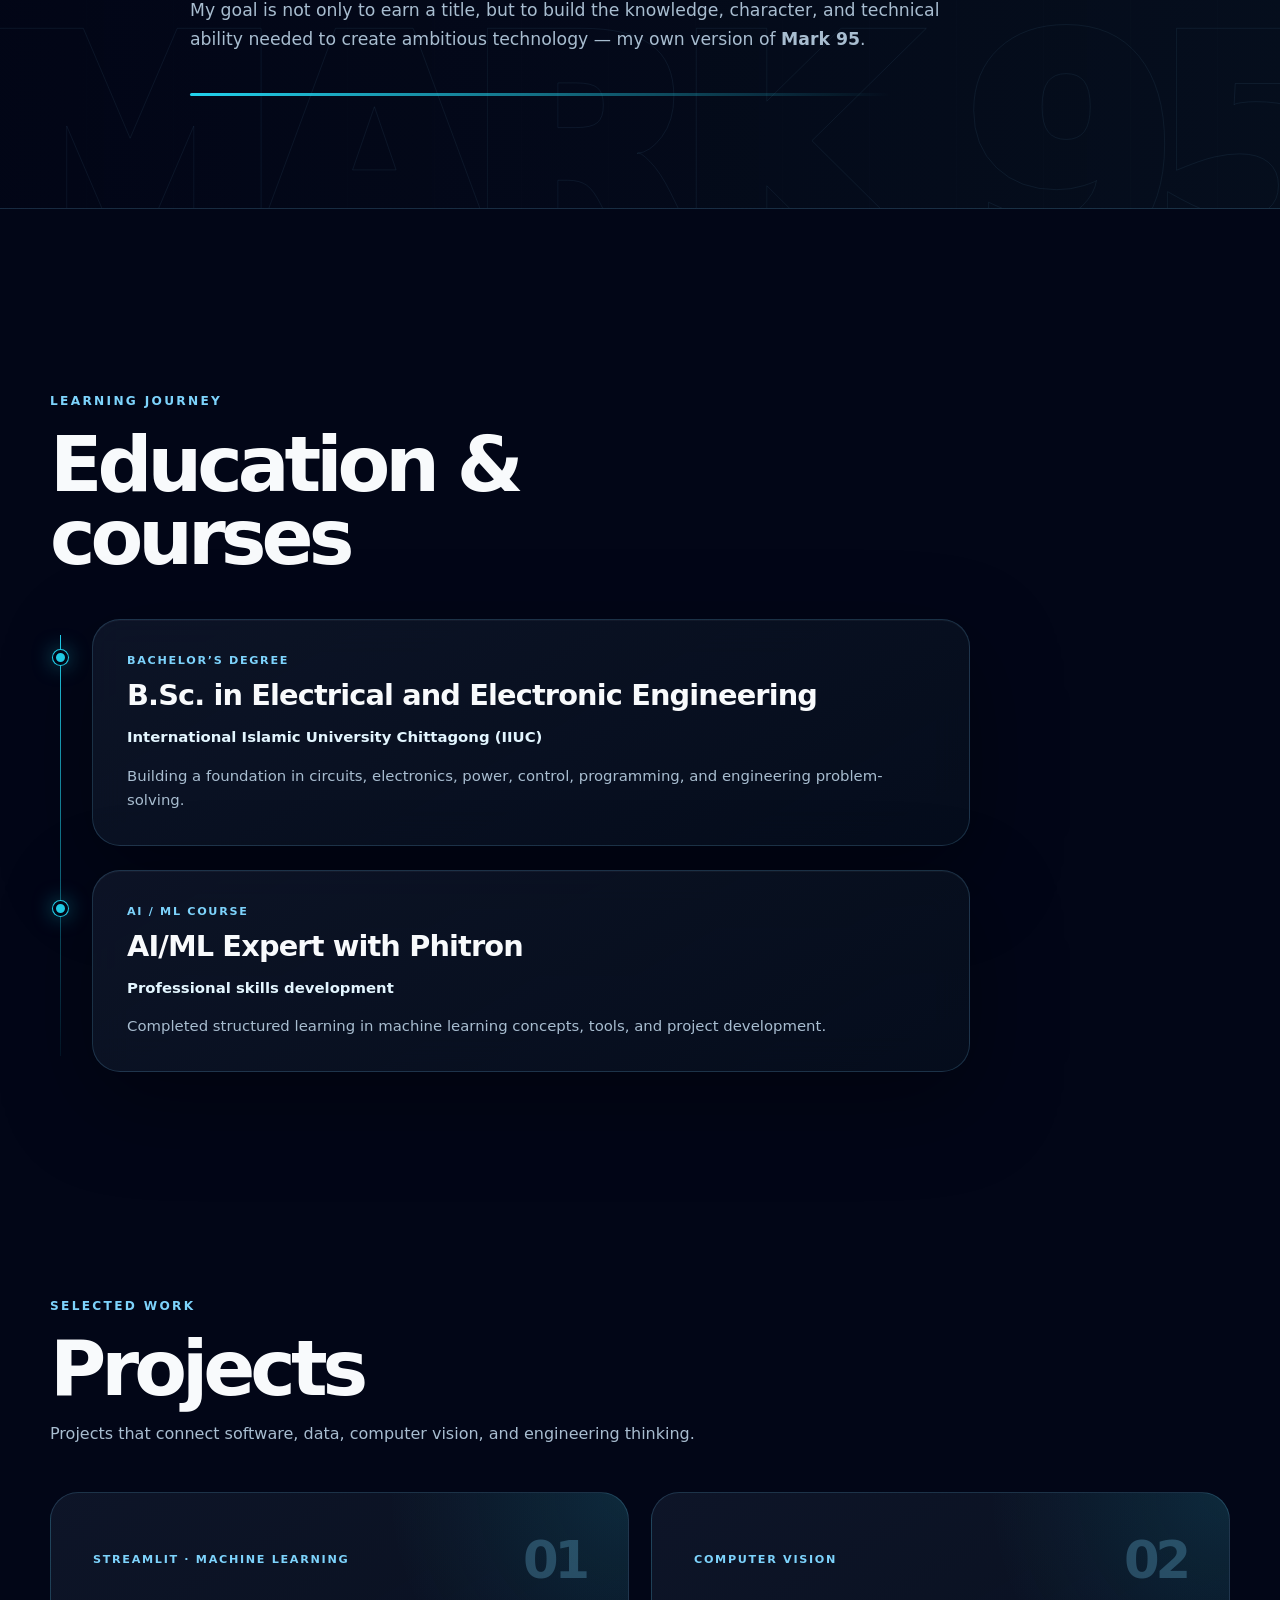
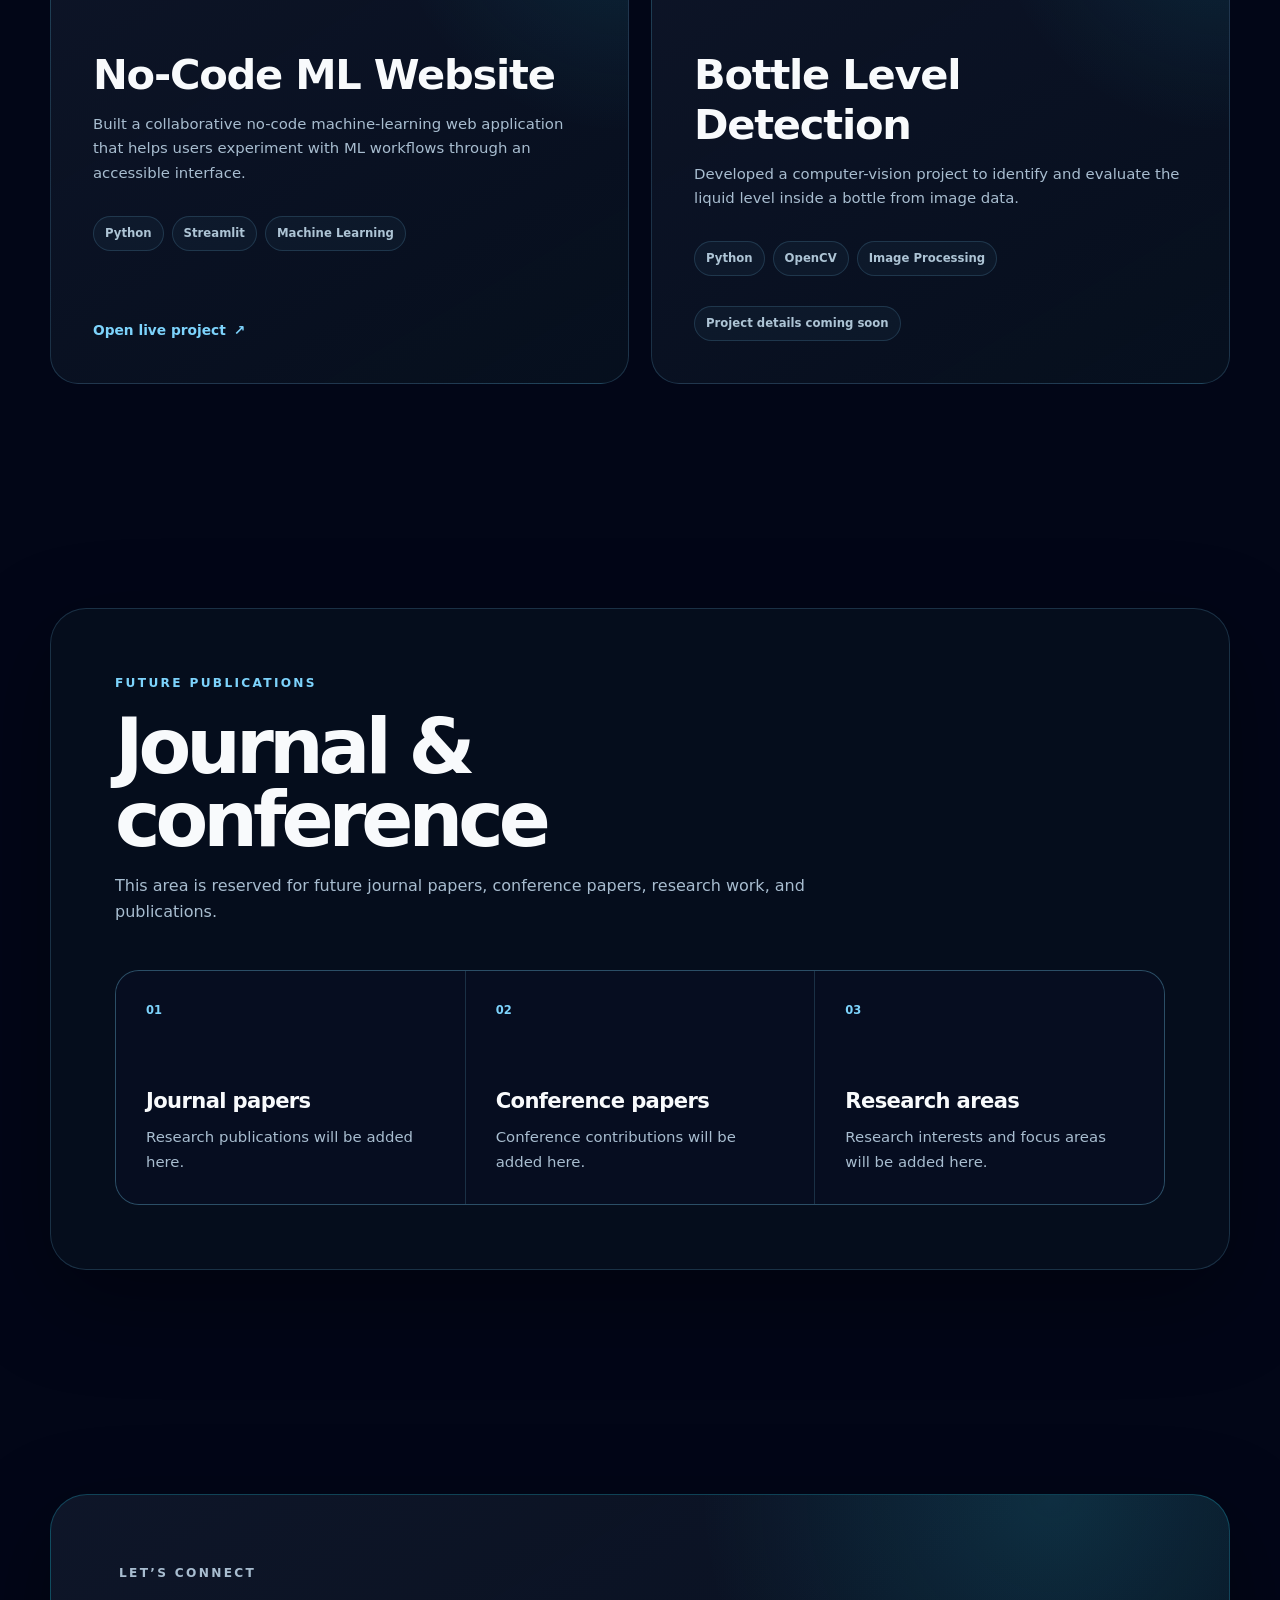
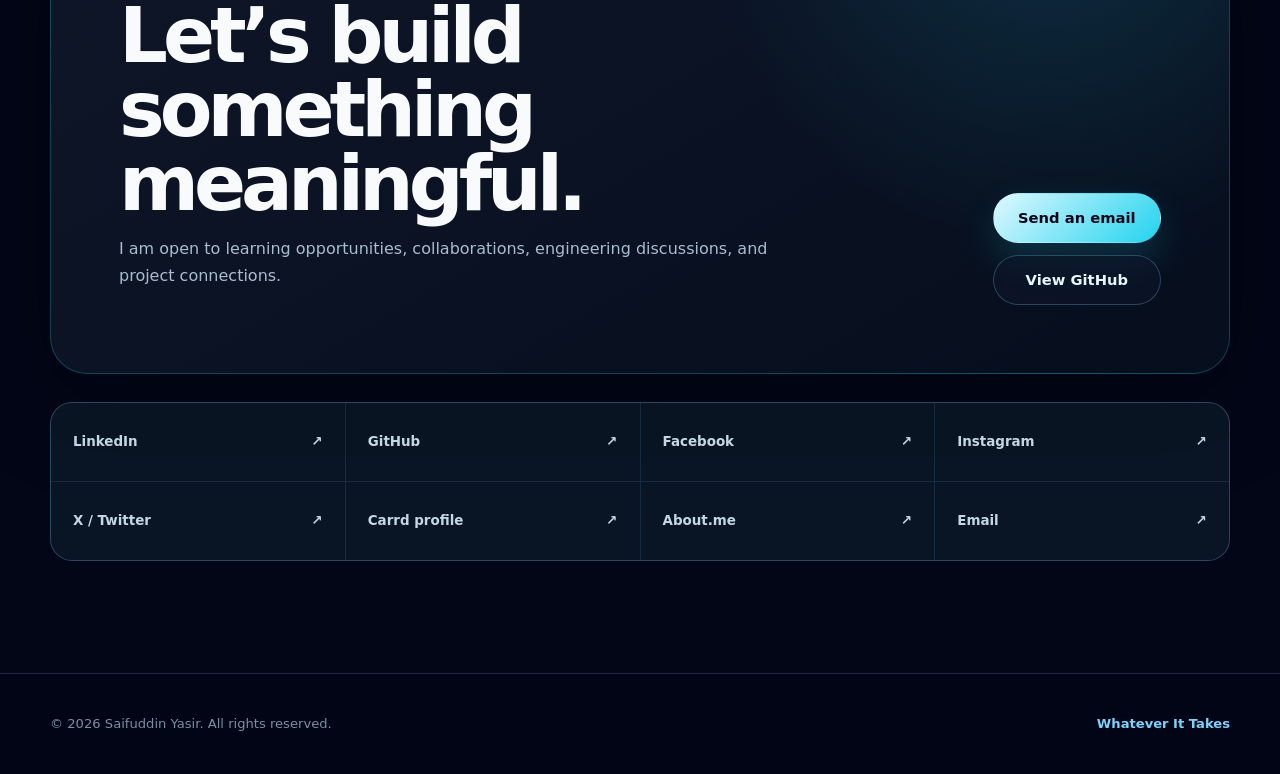
==== commit b616d50c: "Update index.html" ====
--- a/index.html
+++ b/index.html
@@ -63,7 +63,7 @@
       <div class="hero-visual reveal reveal-delay-1">
         <div class="image-orbit" aria-hidden="true"></div>
         <figure class="hero-card tilt-card">
-          <img src="hero.webp" width="683" height="1024">
+          <img src="hero.webp" width="810" height="1024">
           <figcaption>
             <span class="status-dot" aria-hidden="true"></span>
             Whatever It Takes
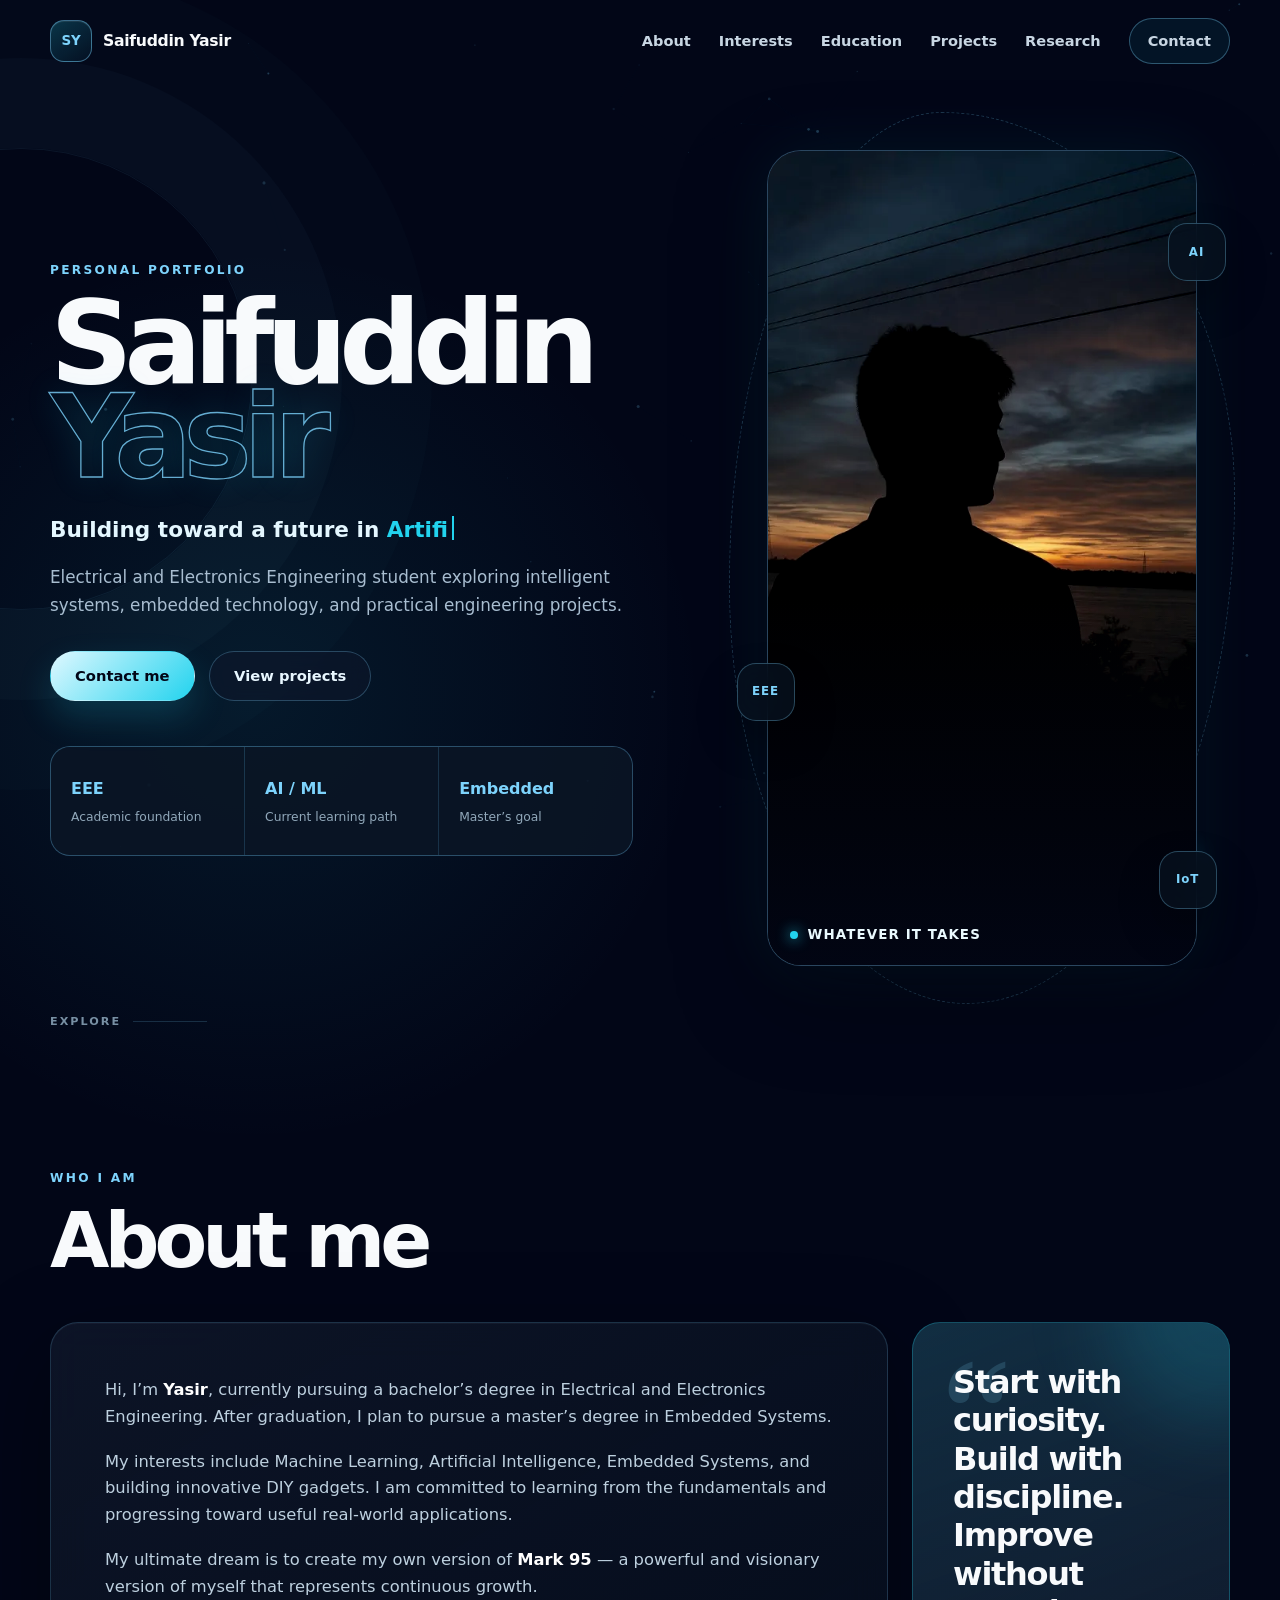
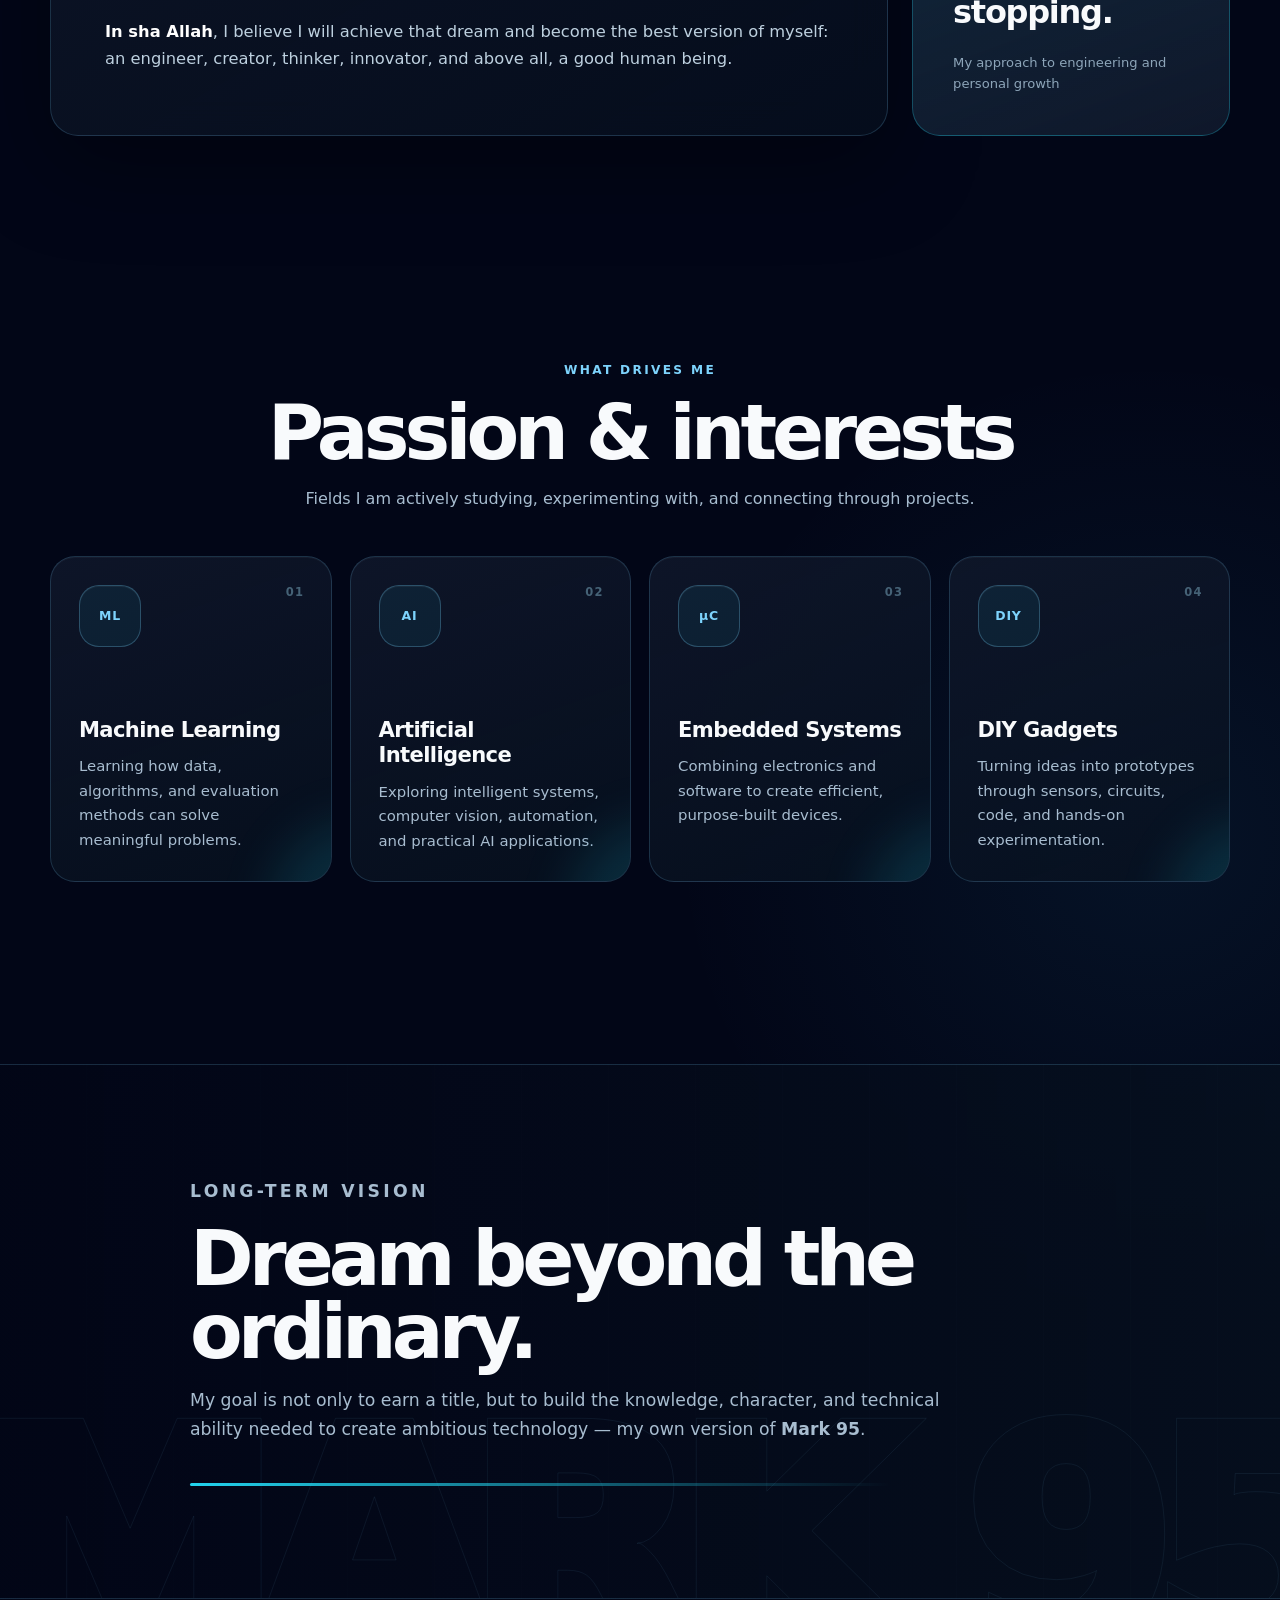
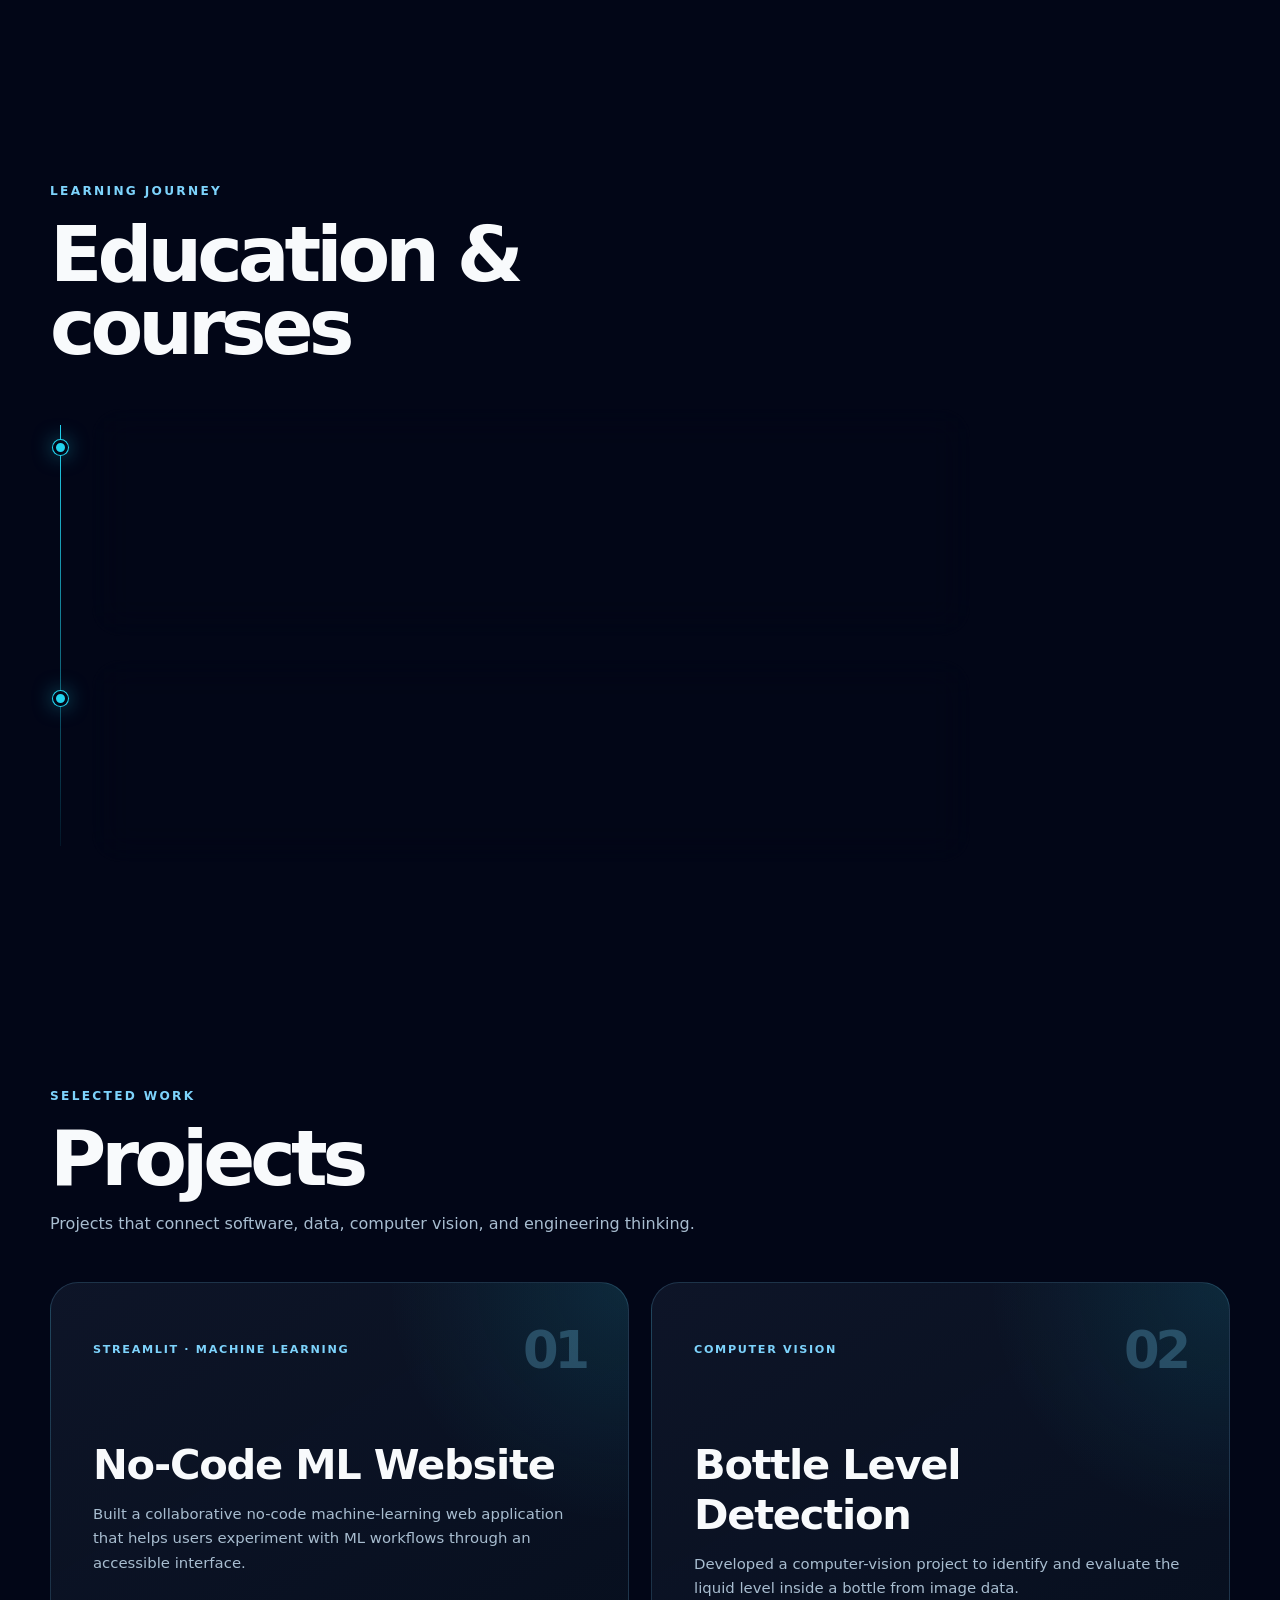
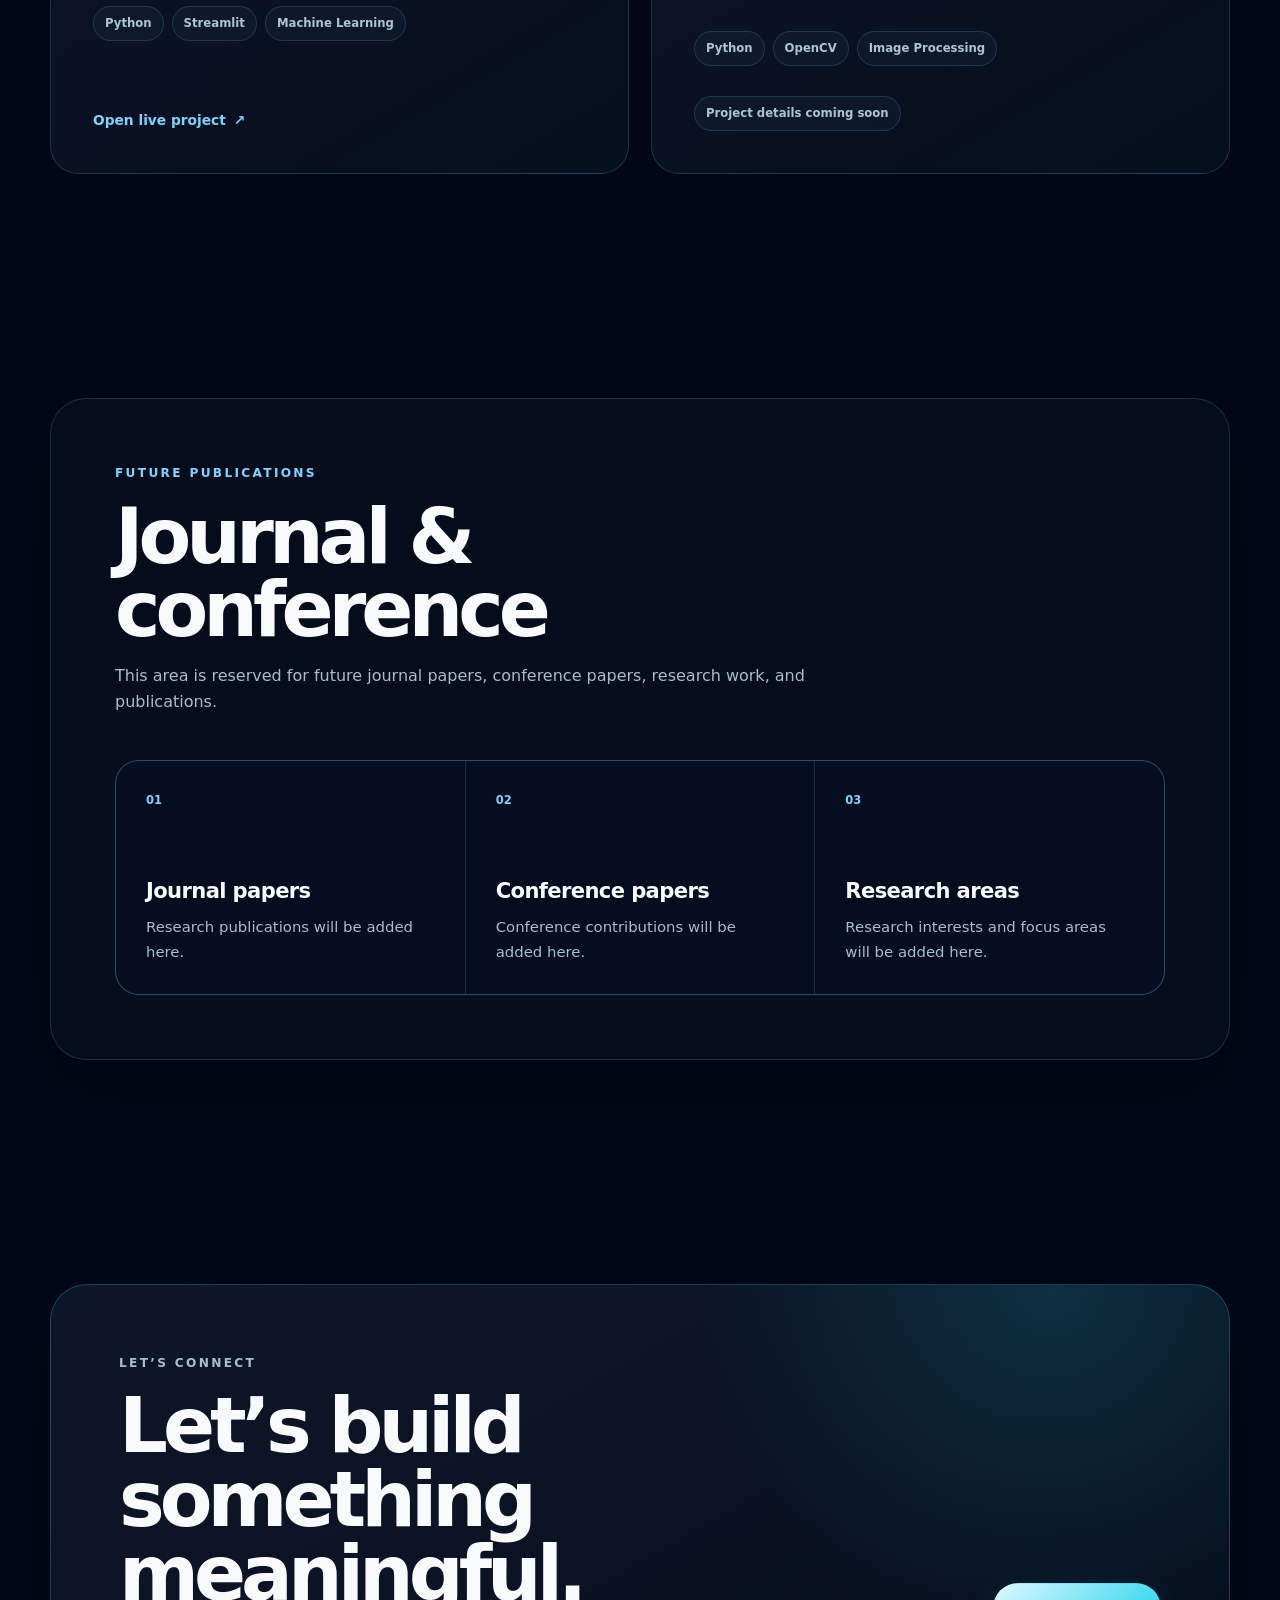
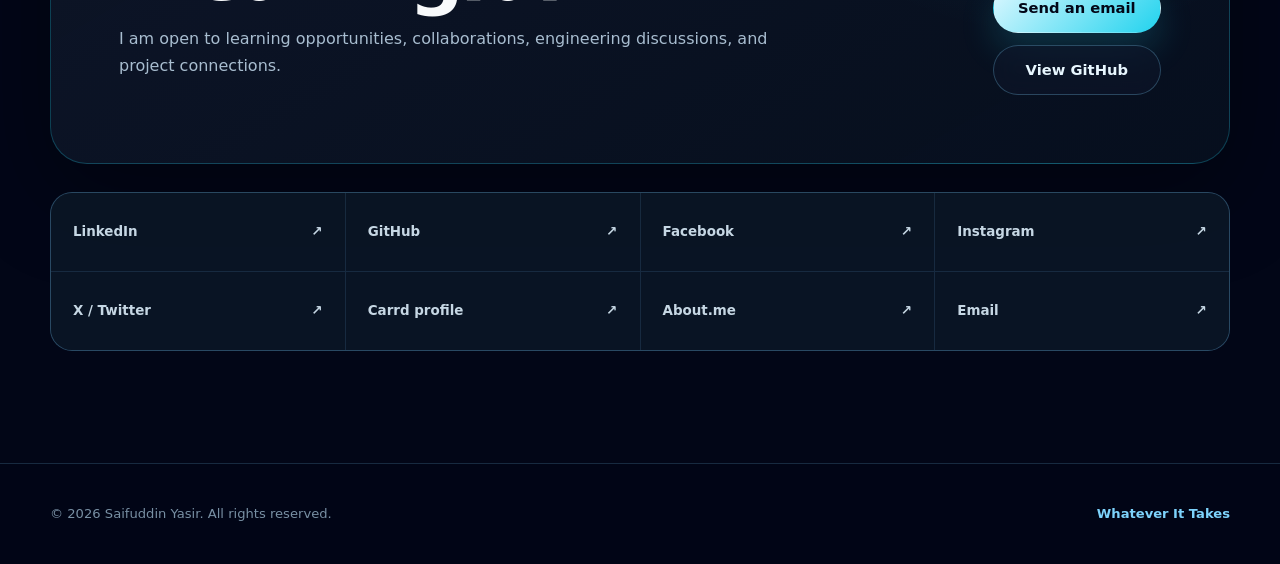
==== commit 674f58bb: "Update index.html" ====
--- a/index.html
+++ b/index.html
@@ -63,7 +63,7 @@
       <div class="hero-visual reveal reveal-delay-1">
         <div class="image-orbit" aria-hidden="true"></div>
         <figure class="hero-card tilt-card">
-          <img src="hero.webp" width="810" height="1024">
+          <img src="hero.webp" width="810" height="814">
           <figcaption>
             <span class="status-dot" aria-hidden="true"></span>
             Whatever It Takes
--- a/style.css
+++ b/style.css
@@ -1376,3 +1376,1959 @@
     transform: none;
   }
 }
+
+/* =========================================================
+   Mobile layout hardening
+   Keeps the desktop design unchanged and improves phones.
+   ========================================================= */
+@media (max-width: 600px) {
+  html,
+  body {
+    max-width: 100%;
+    overflow-x: hidden;
+  }
+
+  body {
+    min-width: 0;
+  }
+
+  .container {
+    width: 100%;
+    max-width: var(--container);
+    padding-inline: 16px;
+  }
+
+  .nav {
+    min-height: 70px;
+  }
+
+  .nav-links {
+    inset: 70px 14px auto;
+    max-height: calc(100dvh - 84px);
+  }
+
+  .hero {
+    width: 100%;
+    gap: 44px;
+    padding-top: 106px;
+    padding-bottom: 58px;
+    text-align: left;
+  }
+
+  .hero-copy {
+    width: 100%;
+    min-width: 0;
+    align-items: flex-start;
+  }
+
+  .eyebrow {
+    margin-bottom: 12px;
+    font-size: 0.68rem;
+    letter-spacing: 0.14em;
+  }
+
+  .hero h1 {
+    max-width: 100%;
+    font-size: clamp(3rem, 16vw, 4.25rem);
+    line-height: 0.9;
+    letter-spacing: -0.06em;
+    overflow-wrap: anywhere;
+  }
+
+  .hero-role {
+    min-height: 3.2em;
+    margin: 22px 0 12px;
+    font-size: 0.95rem;
+    line-height: 1.45;
+  }
+
+  #typed-role {
+    overflow-wrap: anywhere;
+  }
+
+  .hero-intro {
+    font-size: 0.93rem;
+    line-height: 1.65;
+  }
+
+  .button-row {
+    gap: 10px;
+    margin-top: 24px;
+  }
+
+  .button {
+    width: 100%;
+    min-height: 48px;
+    flex: none;
+    padding-inline: 18px;
+  }
+
+  .hero-stats {
+    width: 100%;
+    grid-template-columns: repeat(3, minmax(0, 1fr));
+    margin-top: 28px;
+    border-radius: 16px;
+  }
+
+  .hero-stats div {
+    min-width: 0;
+    min-height: 88px;
+    padding: 14px 7px;
+    text-align: center;
+  }
+
+  .hero-stats strong {
+    font-size: 0.86rem;
+  }
+
+  .hero-stats span {
+    font-size: 0.66rem;
+    line-height: 1.35;
+    overflow-wrap: anywhere;
+  }
+
+  .hero-visual {
+    width: min(86vw, 340px);
+    margin-top: 8px;
+  }
+
+  .hero-card {
+    border-radius: 24px;
+  }
+
+  .image-orbit {
+    inset: -10px;
+  }
+
+  .floating-chip {
+    display: none;
+  }
+
+  #particle-canvas {
+    opacity: 0.3;
+  }
+
+  .section-heading {
+    margin-bottom: 32px;
+  }
+
+  .section-heading h2,
+  .dream-content h2,
+  .contact-panel h2 {
+    font-size: clamp(2.2rem, 11.5vw, 3.45rem);
+    line-height: 1;
+    letter-spacing: -0.055em;
+    overflow-wrap: anywhere;
+  }
+
+  .about-copy,
+  .quote-panel,
+  .timeline-content,
+  .project-card,
+  .research-panel,
+  .contact-panel {
+    padding: 22px;
+  }
+
+  .about-copy p,
+  .dream-content > p {
+    font-size: 0.95rem;
+  }
+
+  .quote-panel {
+    min-height: 280px;
+  }
+
+  .quote-mark {
+    left: 18px;
+    font-size: 7rem;
+  }
+
+  .quote-panel blockquote {
+    font-size: 1.3rem;
+  }
+
+  .feature-card {
+    min-height: auto;
+    padding: 22px;
+  }
+
+  .icon-box {
+    margin-bottom: 44px;
+  }
+
+  .dream-section {
+    margin: 34px 0;
+  }
+
+  .dream-section::before {
+    right: -20px;
+    bottom: -16px;
+    font-size: 42vw;
+  }
+
+  .timeline {
+    padding-left: 24px;
+  }
+
+  .timeline::before {
+    left: 4px;
+  }
+
+  .timeline-marker {
+    left: -27px;
+    width: 13px;
+    height: 13px;
+  }
+
+  .timeline-content h3,
+  .project-card h3,
+  .research-grid h3 {
+    overflow-wrap: anywhere;
+  }
+
+  .project-card {
+    min-height: auto;
+  }
+
+  .project-top {
+    flex-wrap: wrap;
+    gap: 12px;
+    margin-bottom: 34px;
+  }
+
+  .project-index {
+    font-size: 2.45rem;
+  }
+
+  .tag-list {
+    margin: 22px 0;
+  }
+
+  .research-panel,
+  .contact-panel {
+    border-radius: 22px;
+  }
+
+  .research-grid {
+    border-radius: 17px;
+  }
+
+  .research-grid article {
+    padding: 22px;
+  }
+
+  .research-grid article > span {
+    margin-bottom: 26px;
+  }
+
+  .contact-panel {
+    gap: 28px;
+  }
+
+  .contact-actions {
+    flex-direction: column;
+  }
+
+  .social-grid {
+    border-radius: 17px;
+  }
+
+  .social-grid a {
+    min-height: 64px;
+    padding-inline: 16px;
+  }
+
+  .back-to-top {
+    right: 14px;
+    bottom: 14px;
+    width: 44px;
+    height: 44px;
+  }
+}
+
+@media (max-width: 360px) {
+  .container {
+    padding-inline: 14px;
+  }
+
+  .hero h1 {
+    font-size: 2.9rem;
+  }
+
+  .hero-stats {
+    grid-template-columns: 1fr;
+  }
+
+  .hero-stats div {
+    min-height: 70px;
+  }
+}
+
+style-mobile-fixed.css
+:root {
+  --bg: #020617;
+  --bg-soft: #07111f;
+  --panel: rgba(15, 23, 42, 0.74);
+  --panel-solid: #0f172a;
+  --panel-light: #13213a;
+  --text: #f8fafc;
+  --muted: #a8bdd0;
+  --line: rgba(125, 211, 252, 0.18);
+  --accent: #22d3ee;
+  --accent-2: #7dd3fc;
+  --accent-3: #38bdf8;
+  --shadow: 0 30px 90px rgba(0, 0, 0, 0.34);
+  --radius: 28px;
+  --container: 1180px;
+}
+
+* {
+  box-sizing: border-box;
+}
+
+html {
+  scroll-behavior: smooth;
+  scroll-padding-top: 96px;
+}
+
+body {
+  margin: 0;
+  min-width: 320px;
+  overflow-x: hidden;
+  background:
+    radial-gradient(circle at 20% 10%, rgba(34, 211, 238, 0.09), transparent 28rem),
+    radial-gradient(circle at 90% 35%, rgba(56, 189, 248, 0.07), transparent 30rem),
+    var(--bg);
+  color: var(--text);
+  font-family: Inter, ui-sans-serif, system-ui, -apple-system, BlinkMacSystemFont, "Segoe UI", sans-serif;
+  line-height: 1.65;
+}
+
+body.menu-open {
+  overflow: hidden;
+}
+
+a {
+  color: inherit;
+}
+
+img {
+  max-width: 100%;
+  display: block;
+}
+
+button,
+a {
+  -webkit-tap-highlight-color: transparent;
+}
+
+::selection {
+  background: rgba(34, 211, 238, 0.28);
+  color: #fff;
+}
+
+#particle-canvas {
+  position: fixed;
+  inset: 0;
+  width: 100%;
+  height: 100%;
+  pointer-events: none;
+  opacity: 0.55;
+  z-index: -1;
+}
+
+.skip-link {
+  position: fixed;
+  top: 10px;
+  left: 10px;
+  transform: translateY(-150%);
+  z-index: 9999;
+  padding: 10px 16px;
+  border-radius: 12px;
+  background: #fff;
+  color: #020617;
+  font-weight: 800;
+}
+
+.skip-link:focus {
+  transform: translateY(0);
+}
+
+.container {
+  width: min(calc(100% - 40px), var(--container));
+  margin-inline: auto;
+}
+
+.section {
+  position: relative;
+  padding: 112px 0;
+}
+
+.site-header {
+  position: fixed;
+  inset: 0 0 auto;
+  z-index: 1000;
+  transition: background 250ms ease, border-color 250ms ease, box-shadow 250ms ease;
+}
+
+.site-header.scrolled {
+  border-bottom: 1px solid var(--line);
+  background: rgba(2, 6, 23, 0.83);
+  box-shadow: 0 14px 40px rgba(0, 0, 0, 0.22);
+  backdrop-filter: blur(18px);
+}
+
+.nav {
+  min-height: 82px;
+  display: flex;
+  align-items: center;
+  justify-content: space-between;
+  gap: 24px;
+}
+
+.brand {
+  display: inline-flex;
+  align-items: center;
+  gap: 11px;
+  text-decoration: none;
+  font-size: 0.98rem;
+  font-weight: 800;
+  letter-spacing: -0.02em;
+}
+
+.brand-mark {
+  display: grid;
+  width: 42px;
+  height: 42px;
+  place-items: center;
+  border: 1px solid rgba(125, 211, 252, 0.45);
+  border-radius: 14px;
+  background: linear-gradient(145deg, rgba(34, 211, 238, 0.22), rgba(56, 189, 248, 0.04));
+  color: var(--accent-2);
+  font-size: 0.84rem;
+  box-shadow: inset 0 1px rgba(255, 255, 255, 0.08);
+}
+
+.nav-links {
+  display: flex;
+  align-items: center;
+  gap: 28px;
+}
+
+.nav-links a {
+  position: relative;
+  color: #c8d6e3;
+  text-decoration: none;
+  font-size: 0.91rem;
+  font-weight: 700;
+  transition: color 200ms ease;
+}
+
+.nav-links a:not(.nav-cta)::after {
+  content: "";
+  position: absolute;
+  left: 0;
+  right: 100%;
+  bottom: -7px;
+  height: 2px;
+  border-radius: 999px;
+  background: var(--accent);
+  transition: right 220ms ease;
+}
+
+.nav-links a:hover,
+.nav-links a.active {
+  color: #fff;
+}
+
+.nav-links a:hover::after,
+.nav-links a.active::after {
+  right: 0;
+}
+
+.nav-cta {
+  padding: 10px 18px;
+  border: 1px solid rgba(125, 211, 252, 0.35);
+  border-radius: 999px;
+  background: rgba(34, 211, 238, 0.07);
+}
+
+.nav-toggle {
+  display: none;
+  width: 46px;
+  height: 46px;
+  border: 1px solid var(--line);
+  border-radius: 14px;
+  background: rgba(15, 23, 42, 0.8);
+  cursor: pointer;
+}
+
+.nav-toggle span {
+  width: 21px;
+  height: 2px;
+  display: block;
+  margin: 5px auto;
+  border-radius: 999px;
+  background: #fff;
+  transition: transform 250ms ease, opacity 250ms ease;
+}
+
+.nav-toggle[aria-expanded="true"] span:nth-child(1) {
+  transform: translateY(7px) rotate(45deg);
+}
+
+.nav-toggle[aria-expanded="true"] span:nth-child(2) {
+  opacity: 0;
+}
+
+.nav-toggle[aria-expanded="true"] span:nth-child(3) {
+  transform: translateY(-7px) rotate(-45deg);
+}
+
+.hero {
+  min-height: 100svh;
+  padding-top: 150px;
+  padding-bottom: 90px;
+  display: grid;
+  grid-template-columns: minmax(0, 1.08fr) minmax(340px, 0.92fr);
+  align-items: center;
+  gap: clamp(52px, 8vw, 100px);
+}
+
+.hero::before {
+  content: "";
+  position: absolute;
+  width: 460px;
+  height: 460px;
+  top: 14%;
+  left: -22%;
+  border: 1px solid rgba(125, 211, 252, 0.08);
+  border-radius: 50%;
+  box-shadow: 0 0 0 90px rgba(125, 211, 252, 0.025), 0 0 0 180px rgba(125, 211, 252, 0.015);
+}
+
+.eyebrow {
+  margin: 0 0 16px;
+  color: var(--accent-2);
+  font-size: 0.76rem;
+  font-weight: 900;
+  letter-spacing: 0.19em;
+  text-transform: uppercase;
+}
+
+.hero h1 {
+  max-width: 740px;
+  margin: 0;
+  font-size: clamp(4rem, 9vw, 7.8rem);
+  font-weight: 900;
+  letter-spacing: -0.075em;
+  line-height: 0.82;
+}
+
+.hero h1 span {
+  color: transparent;
+  -webkit-text-stroke: 1.3px rgba(125, 211, 252, 0.8);
+  text-shadow: 0 0 34px rgba(34, 211, 238, 0.13);
+}
+
+.hero-role {
+  min-height: 35px;
+  margin: 28px 0 16px;
+  color: #e4f7ff;
+  font-size: clamp(1.05rem, 2.2vw, 1.35rem);
+  font-weight: 750;
+}
+
+#typed-role {
+  color: var(--accent);
+}
+
+.typing-cursor {
+  display: inline-block;
+  width: 2px;
+  height: 1.12em;
+  margin-left: 4px;
+  vertical-align: -0.12em;
+  background: var(--accent);
+  animation: blink 700ms steps(1) infinite;
+}
+
+@keyframes blink {
+  50% { opacity: 0; }
+}
+
+.hero-intro {
+  max-width: 650px;
+  margin: 0;
+  color: var(--muted);
+  font-size: 1.05rem;
+}
+
+.button-row {
+  display: flex;
+  flex-wrap: wrap;
+  gap: 14px;
+  margin-top: 32px;
+}
+
+.button {
+  position: relative;
+  overflow: hidden;
+  display: inline-flex;
+  min-height: 50px;
+  align-items: center;
+  justify-content: center;
+  padding: 0 24px;
+  border: 1px solid transparent;
+  border-radius: 999px;
+  text-decoration: none;
+  font-size: 0.92rem;
+  font-weight: 850;
+  transition: transform 180ms ease, box-shadow 180ms ease, background 180ms ease;
+  will-change: transform;
+}
+
+.button::before {
+  content: "";
+  position: absolute;
+  inset: 0;
+  background: linear-gradient(115deg, transparent 20%, rgba(255, 255, 255, 0.38), transparent 80%);
+  transform: translateX(-120%);
+  transition: transform 600ms ease;
+}
+
+.button:hover::before {
+  transform: translateX(120%);
+}
+
+.button-primary {
+  background: linear-gradient(135deg, #dff8ff, var(--accent));
+  color: #020617;
+  box-shadow: 0 16px 35px rgba(34, 211, 238, 0.18);
+}
+
+.button-primary:hover {
+  box-shadow: 0 20px 48px rgba(34, 211, 238, 0.27);
+}
+
+.button-secondary {
+  border-color: rgba(125, 211, 252, 0.27);
+  background: rgba(15, 23, 42, 0.55);
+  color: #e8f7ff;
+  backdrop-filter: blur(12px);
+}
+
+.hero-stats {
+  display: grid;
+  grid-template-columns: repeat(3, 1fr);
+  gap: 1px;
+  max-width: 680px;
+  margin-top: 45px;
+  overflow: hidden;
+  border: 1px solid var(--line);
+  border-radius: 20px;
+  background: var(--line);
+}
+
+.hero-stats div {
+  min-height: 108px;
+  display: flex;
+  flex-direction: column;
+  justify-content: center;
+  padding: 18px 20px;
+  background: rgba(7, 17, 31, 0.88);
+}
+
+.hero-stats strong {
+  color: var(--accent-2);
+  font-size: 1rem;
+}
+
+.hero-stats span {
+  margin-top: 4px;
+  color: #91a8ba;
+  font-size: 0.77rem;
+}
+
+.hero-visual {
+  position: relative;
+  width: min(100%, 430px);
+  justify-self: center;
+}
+
+.image-orbit {
+  position: absolute;
+  inset: -38px;
+  border: 1px dashed rgba(125, 211, 252, 0.23);
+  border-radius: 42% 58% 53% 47% / 53% 43% 57% 47%;
+  animation: orbit-spin 28s linear infinite;
+}
+
+.image-orbit::before,
+.image-orbit::after {
+  content: "";
+  position: absolute;
+  width: 9px;
+  height: 9px;
+  border-radius: 50%;
+  background: var(--accent);
+  box-shadow: 0 0 24px var(--accent);
+}
+
+.image-orbit::before { top: 11%; left: 12%; }
+.image-orbit::after { right: 8%; bottom: 16%; }
+
+@keyframes orbit-spin {
+  to { transform: rotate(360deg); }
+}
+
+.hero-card {
+  position: relative;
+  margin: 0;
+  overflow: hidden;
+  border: 1px solid rgba(125, 211, 252, 0.25);
+  border-radius: 34px;
+  background: var(--panel-solid);
+  box-shadow: var(--shadow), 0 0 70px rgba(34, 211, 238, 0.08);
+  transform-style: preserve-3d;
+  transition: transform 180ms ease;
+}
+
+.hero-card::after {
+  content: "";
+  position: absolute;
+  inset: 0;
+  pointer-events: none;
+  background: linear-gradient(to top, rgba(2, 6, 23, 0.82), transparent 45%);
+}
+
+.hero-card img {
+  width: 100%;
+  aspect-ratio: 683 / 870;
+  object-fit: cover;
+  object-position: center 28%;
+  filter: saturate(0.86) contrast(1.06);
+  transition: transform 700ms cubic-bezier(.2,.7,.2,1), filter 700ms ease;
+}
+
+.hero-card:hover img {
+  transform: scale(1.045);
+  filter: saturate(1) contrast(1.08);
+}
+
+.hero-card figcaption {
+  position: absolute;
+  z-index: 2;
+  left: 22px;
+  right: 22px;
+  bottom: 19px;
+  display: flex;
+  align-items: center;
+  gap: 10px;
+  color: #eafaff;
+  font-size: 0.84rem;
+  font-weight: 800;
+  letter-spacing: 0.08em;
+  text-transform: uppercase;
+}
+
+.status-dot {
+  width: 8px;
+  height: 8px;
+  border-radius: 50%;
+  background: var(--accent);
+  box-shadow: 0 0 14px var(--accent);
+  animation: pulse-dot 1.8s ease-in-out infinite;
+}
+
+@keyframes pulse-dot {
+  50% { opacity: 0.45; transform: scale(0.78); }
+}
+
+.floating-chip {
+  position: absolute;
+  z-index: 3;
+  display: grid;
+  place-items: center;
+  width: 58px;
+  height: 58px;
+  border: 1px solid rgba(125, 211, 252, 0.3);
+  border-radius: 19px;
+  background: rgba(7, 17, 31, 0.77);
+  color: var(--accent-2);
+  font-size: 0.74rem;
+  font-weight: 900;
+  letter-spacing: 0.08em;
+  box-shadow: 0 20px 40px rgba(0, 0, 0, 0.26);
+  backdrop-filter: blur(14px);
+  animation: floating 5s ease-in-out infinite;
+}
+
+.chip-one { top: 9%; right: -29px; }
+.chip-two { left: -30px; bottom: 30%; animation-delay: -1.5s; }
+.chip-three { right: -20px; bottom: 7%; animation-delay: -3s; }
+
+@keyframes floating {
+  50% { transform: translateY(-13px) rotate(3deg); }
+}
+
+.scroll-cue {
+  position: absolute;
+  left: 0;
+  bottom: 25px;
+  display: flex;
+  align-items: center;
+  gap: 12px;
+  color: #7890a4;
+  text-decoration: none;
+  font-size: 0.7rem;
+  font-weight: 800;
+  letter-spacing: 0.18em;
+  text-transform: uppercase;
+}
+
+.scroll-line {
+  position: relative;
+  width: 74px;
+  height: 1px;
+  overflow: hidden;
+  background: rgba(125, 211, 252, 0.18);
+}
+
+.scroll-line::after {
+  content: "";
+  position: absolute;
+  inset: 0;
+  background: var(--accent);
+  transform: translateX(-100%);
+  animation: scroll-line 2.2s ease-in-out infinite;
+}
+
+@keyframes scroll-line {
+  50%, 100% { transform: translateX(100%); }
+}
+
+.section-heading {
+  max-width: 760px;
+  margin-bottom: 44px;
+}
+
+.section-heading-center {
+  margin-inline: auto;
+  text-align: center;
+}
+
+.section-heading h2,
+.dream-content h2,
+.contact-panel h2 {
+  margin: 0;
+  font-size: clamp(2.6rem, 6vw, 5.2rem);
+  line-height: 0.96;
+  letter-spacing: -0.065em;
+}
+
+.section-heading > p:last-child,
+.contact-panel p,
+.dream-content > p {
+  color: var(--muted);
+}
+
+.glass-panel {
+  border: 1px solid var(--line);
+  border-radius: var(--radius);
+  background: linear-gradient(150deg, rgba(15, 23, 42, 0.82), rgba(7, 17, 31, 0.67));
+  box-shadow: inset 0 1px rgba(255, 255, 255, 0.035), var(--shadow);
+  backdrop-filter: blur(18px);
+}
+
+.about-grid {
+  display: grid;
+  grid-template-columns: minmax(0, 1.45fr) minmax(300px, 0.55fr);
+  gap: 24px;
+}
+
+.about-copy {
+  padding: clamp(28px, 5vw, 54px);
+}
+
+.about-copy p {
+  margin: 0 0 18px;
+  color: #bdd0df;
+  font-size: 1.02rem;
+}
+
+.about-copy p:last-child {
+  margin-bottom: 0;
+}
+
+.about-copy strong {
+  color: #fff;
+}
+
+.quote-panel {
+  position: relative;
+  overflow: hidden;
+  min-height: 100%;
+  display: flex;
+  flex-direction: column;
+  justify-content: flex-end;
+  padding: 40px;
+  border: 1px solid rgba(34, 211, 238, 0.28);
+  border-radius: var(--radius);
+  background:
+    linear-gradient(160deg, rgba(34, 211, 238, 0.12), rgba(15, 23, 42, 0.88)),
+    var(--panel-solid);
+}
+
+.quote-panel::after {
+  content: "";
+  position: absolute;
+  width: 220px;
+  height: 220px;
+  top: -120px;
+  right: -100px;
+  border-radius: 50%;
+  background: rgba(34, 211, 238, 0.16);
+  filter: blur(40px);
+}
+
+.quote-mark {
+  position: absolute;
+  top: 12px;
+  left: 28px;
+  color: rgba(125, 211, 252, 0.17);
+  font-family: Georgia, serif;
+  font-size: 10rem;
+  line-height: 1;
+}
+
+.quote-panel blockquote {
+  position: relative;
+  z-index: 1;
+  margin: 0;
+  font-size: clamp(1.35rem, 2.8vw, 2rem);
+  font-weight: 800;
+  line-height: 1.2;
+  letter-spacing: -0.04em;
+}
+
+.quote-panel p {
+  position: relative;
+  z-index: 1;
+  margin: 20px 0 0;
+  color: #8da5b9;
+  font-size: 0.82rem;
+}
+
+.card-grid {
+  display: grid;
+  grid-template-columns: repeat(4, minmax(0, 1fr));
+  gap: 18px;
+}
+
+.feature-card {
+  position: relative;
+  min-height: 310px;
+  overflow: hidden;
+  padding: 28px;
+  border: 1px solid var(--line);
+  border-radius: 25px;
+  background: linear-gradient(160deg, rgba(15, 23, 42, 0.9), rgba(7, 17, 31, 0.78));
+  box-shadow: inset 0 1px rgba(255, 255, 255, 0.035);
+  transform-style: preserve-3d;
+  transition: border-color 250ms ease, box-shadow 250ms ease, transform 180ms ease;
+}
+
+.feature-card::before {
+  content: "";
+  position: absolute;
+  width: 180px;
+  height: 180px;
+  right: -120px;
+  bottom: -120px;
+  border-radius: 50%;
+  background: rgba(34, 211, 238, 0.14);
+  filter: blur(25px);
+  transition: right 500ms ease, bottom 500ms ease;
+}
+
+.feature-card:hover {
+  border-color: rgba(34, 211, 238, 0.44);
+  box-shadow: 0 24px 55px rgba(0, 0, 0, 0.26), 0 0 50px rgba(34, 211, 238, 0.055);
+}
+
+.feature-card:hover::before {
+  right: -55px;
+  bottom: -65px;
+}
+
+.card-number {
+  position: absolute;
+  top: 26px;
+  right: 26px;
+  color: #456276;
+  font-size: 0.72rem;
+  font-weight: 900;
+  letter-spacing: 0.12em;
+}
+
+.icon-box {
+  width: 62px;
+  height: 62px;
+  display: grid;
+  place-items: center;
+  margin-bottom: 70px;
+  border: 1px solid rgba(125, 211, 252, 0.27);
+  border-radius: 20px;
+  background: rgba(34, 211, 238, 0.07);
+  color: var(--accent-2);
+  font-size: 0.78rem;
+  font-weight: 900;
+  letter-spacing: 0.06em;
+  box-shadow: inset 0 1px rgba(255, 255, 255, 0.05);
+}
+
+.feature-card h3,
+.project-card h3,
+.timeline-content h3,
+.research-grid h3 {
+  margin: 0 0 12px;
+  font-size: 1.32rem;
+  line-height: 1.2;
+  letter-spacing: -0.03em;
+}
+
+.feature-card p,
+.project-card p,
+.timeline-content p,
+.research-grid p {
+  margin: 0;
+  color: var(--muted);
+  font-size: 0.93rem;
+}
+
+.dream-section {
+  margin: 70px 0;
+  overflow: hidden;
+  border-block: 1px solid var(--line);
+  background:
+    linear-gradient(90deg, rgba(2, 6, 23, 0.93), rgba(7, 17, 31, 0.76)),
+    repeating-linear-gradient(90deg, transparent 0 86px, rgba(125, 211, 252, 0.035) 86px 87px);
+}
+
+.dream-section::before {
+  content: "MARK 95";
+  position: absolute;
+  right: -50px;
+  bottom: -70px;
+  color: transparent;
+  -webkit-text-stroke: 1px rgba(125, 211, 252, 0.07);
+  font-size: clamp(8rem, 24vw, 23rem);
+  font-weight: 950;
+  line-height: 0.78;
+  letter-spacing: -0.09em;
+  white-space: nowrap;
+}
+
+.dream-content {
+  position: relative;
+  z-index: 1;
+  max-width: 900px;
+}
+
+.dream-content > p {
+  max-width: 760px;
+  font-size: 1.08rem;
+}
+
+.dream-line {
+  width: min(100%, 700px);
+  height: 3px;
+  margin-top: 40px;
+  border-radius: 999px;
+  background: linear-gradient(90deg, var(--accent), rgba(34, 211, 238, 0));
+  transform-origin: left;
+  animation: dream-line 4s ease-in-out infinite alternate;
+}
+
+@keyframes dream-line {
+  from { transform: scaleX(0.35); opacity: 0.4; }
+  to { transform: scaleX(1); opacity: 1; }
+}
+
+.timeline {
+  position: relative;
+  max-width: 920px;
+  padding-left: 42px;
+}
+
+.timeline::before {
+  content: "";
+  position: absolute;
+  left: 10px;
+  top: 16px;
+  bottom: 16px;
+  width: 1px;
+  background: linear-gradient(var(--accent), rgba(34, 211, 238, 0.08));
+}
+
+.timeline-item {
+  position: relative;
+  margin-bottom: 24px;
+}
+
+.timeline-item:last-child {
+  margin-bottom: 0;
+}
+
+.timeline-marker {
+  position: absolute;
+  left: -39px;
+  top: 31px;
+  width: 15px;
+  height: 15px;
+  border: 3px solid var(--bg);
+  border-radius: 50%;
+  background: var(--accent);
+  box-shadow: 0 0 0 1px var(--accent), 0 0 20px rgba(34, 211, 238, 0.55);
+}
+
+.timeline-content {
+  padding: 32px 34px;
+}
+
+.timeline-label,
+.project-type {
+  color: var(--accent-2) !important;
+  font-size: 0.7rem !important;
+  font-weight: 900;
+  letter-spacing: 0.15em;
+  text-transform: uppercase;
+}
+
+.timeline-content h3 {
+  margin-top: 8px;
+  font-size: clamp(1.35rem, 3vw, 1.8rem);
+}
+
+.institution {
+  margin-bottom: 14px !important;
+  color: #e3f6ff !important;
+  font-weight: 700;
+}
+
+.project-grid {
+  display: grid;
+  grid-template-columns: repeat(2, minmax(0, 1fr));
+  gap: 22px;
+}
+
+.project-card {
+  position: relative;
+  min-height: 430px;
+  display: flex;
+  flex-direction: column;
+  padding: clamp(28px, 4vw, 42px);
+  overflow: hidden;
+  border: 1px solid var(--line);
+  border-radius: var(--radius);
+  background:
+    radial-gradient(circle at 100% 0%, rgba(34, 211, 238, 0.12), transparent 15rem),
+    linear-gradient(150deg, rgba(15, 23, 42, 0.9), rgba(7, 17, 31, 0.82));
+  transition: transform 300ms ease, border-color 300ms ease, box-shadow 300ms ease;
+}
+
+.project-card:hover {
+  transform: translateY(-8px);
+  border-color: rgba(34, 211, 238, 0.4);
+  box-shadow: var(--shadow);
+}
+
+.project-top {
+  display: flex;
+  align-items: center;
+  justify-content: space-between;
+  gap: 20px;
+  margin-bottom: 64px;
+}
+
+.project-index {
+  color: rgba(125, 211, 252, 0.26);
+  font-size: 3.2rem;
+  font-weight: 900;
+  line-height: 1;
+  letter-spacing: -0.08em;
+}
+
+.project-card h3 {
+  font-size: clamp(1.75rem, 4vw, 2.6rem);
+}
+
+.tag-list {
+  display: flex;
+  flex-wrap: wrap;
+  gap: 8px;
+  margin: 30px 0;
+}
+
+.tag-list span,
+.project-status {
+  padding: 7px 11px;
+  border: 1px solid rgba(125, 211, 252, 0.16);
+  border-radius: 999px;
+  background: rgba(125, 211, 252, 0.045);
+  color: #adc4d5;
+  font-size: 0.73rem;
+  font-weight: 700;
+}
+
+.text-link {
+  display: inline-flex;
+  align-items: center;
+  gap: 8px;
+  width: fit-content;
+  margin-top: auto;
+  color: var(--accent-2);
+  text-decoration: none;
+  font-size: 0.86rem;
+  font-weight: 850;
+}
+
+.text-link span {
+  transition: transform 200ms ease;
+}
+
+.text-link:hover span {
+  transform: translate(4px, -4px);
+}
+
+.project-status {
+  width: fit-content;
+  margin-top: auto;
+}
+
+.research-panel {
+  padding: clamp(30px, 6vw, 64px);
+  border: 1px solid var(--line);
+  border-radius: calc(var(--radius) + 8px);
+  background: rgba(7, 17, 31, 0.72);
+  box-shadow: var(--shadow);
+  backdrop-filter: blur(18px);
+}
+
+.research-grid {
+  display: grid;
+  grid-template-columns: repeat(3, minmax(0, 1fr));
+  gap: 1px;
+  overflow: hidden;
+  border: 1px solid var(--line);
+  border-radius: 24px;
+  background: var(--line);
+}
+
+.research-grid article {
+  min-height: 230px;
+  padding: 30px;
+  background: rgba(2, 6, 23, 0.8);
+  transition: background 250ms ease;
+}
+
+.research-grid article:hover {
+  background: rgba(15, 23, 42, 0.92);
+}
+
+.research-grid article > span {
+  display: block;
+  margin-bottom: 68px;
+  color: var(--accent-2);
+  font-size: 0.72rem;
+  font-weight: 900;
+}
+
+.contact-panel {
+  display: grid;
+  grid-template-columns: minmax(0, 1.2fr) auto;
+  align-items: end;
+  gap: 50px;
+  padding: clamp(32px, 6vw, 68px);
+  border: 1px solid rgba(34, 211, 238, 0.25);
+  border-radius: calc(var(--radius) + 9px);
+  background:
+    radial-gradient(circle at 85% 0%, rgba(34, 211, 238, 0.15), transparent 22rem),
+    linear-gradient(150deg, rgba(15, 23, 42, 0.94), rgba(7, 17, 31, 0.86));
+  box-shadow: var(--shadow);
+}
+
+.contact-panel h2 {
+  max-width: 780px;
+}
+
+.contact-panel p {
+  max-width: 660px;
+}
+
+.contact-actions {
+  display: flex;
+  flex-direction: column;
+  gap: 12px;
+}
+
+.social-grid {
+  display: grid;
+  grid-template-columns: repeat(4, minmax(0, 1fr));
+  gap: 1px;
+  margin-top: 28px;
+  overflow: hidden;
+  border: 1px solid var(--line);
+  border-radius: 22px;
+  background: var(--line);
+}
+
+.social-grid a {
+  min-height: 78px;
+  display: flex;
+  align-items: center;
+  justify-content: space-between;
+  gap: 12px;
+  padding: 0 22px;
+  background: rgba(7, 17, 31, 0.84);
+  color: #c6d7e4;
+  text-decoration: none;
+  font-size: 0.84rem;
+  font-weight: 800;
+  transition: background 220ms ease, color 220ms ease;
+}
+
+.social-grid a:hover {
+  background: rgba(15, 23, 42, 0.96);
+  color: var(--accent-2);
+}
+
+.social-grid a span:last-child {
+  transition: transform 220ms ease;
+}
+
+.social-grid a:hover span:last-child {
+  transform: translate(4px, -4px);
+}
+
+.site-footer {
+  border-top: 1px solid var(--line);
+  background: rgba(2, 6, 23, 0.76);
+}
+
+.footer-content {
+  min-height: 100px;
+  display: flex;
+  align-items: center;
+  justify-content: space-between;
+  gap: 20px;
+  color: #7890a4;
+  font-size: 0.82rem;
+}
+
+.footer-content p:last-child {
+  color: var(--accent-2);
+  font-weight: 800;
+}
+
+.back-to-top {
+  position: fixed;
+  z-index: 900;
+  right: 22px;
+  bottom: 22px;
+  width: 48px;
+  height: 48px;
+  border: 1px solid rgba(125, 211, 252, 0.28);
+  border-radius: 16px;
+  background: rgba(7, 17, 31, 0.84);
+  color: var(--accent-2);
+  font-size: 1.2rem;
+  cursor: pointer;
+  opacity: 0;
+  pointer-events: none;
+  transform: translateY(15px);
+  backdrop-filter: blur(12px);
+  transition: opacity 220ms ease, transform 220ms ease, background 220ms ease;
+}
+
+.back-to-top.visible {
+  opacity: 1;
+  pointer-events: auto;
+  transform: translateY(0);
+}
+
+.back-to-top:hover {
+  background: rgba(15, 23, 42, 0.98);
+}
+
+.reveal {
+  opacity: 0;
+  transform: translateY(32px);
+  transition: opacity 800ms cubic-bezier(.2,.75,.2,1), transform 800ms cubic-bezier(.2,.75,.2,1);
+}
+
+.reveal-delay-1 { transition-delay: 100ms; }
+.reveal-delay-2 { transition-delay: 200ms; }
+.reveal-delay-3 { transition-delay: 300ms; }
+
+.reveal.visible {
+  opacity: 1;
+  transform: translateY(0);
+}
+
+@media (max-width: 1000px) {
+  .hero {
+    grid-template-columns: 1fr;
+    padding-top: 140px;
+    text-align: center;
+  }
+
+  .hero-copy {
+    display: flex;
+    flex-direction: column;
+    align-items: center;
+  }
+
+  .hero h1 {
+    font-size: clamp(4.2rem, 15vw, 7.7rem);
+  }
+
+  .hero-intro {
+    max-width: 720px;
+  }
+
+  .hero-stats {
+    width: min(100%, 680px);
+  }
+
+  .hero-visual {
+    margin-top: 32px;
+  }
+
+  .scroll-cue {
+    display: none;
+  }
+
+  .about-grid {
+    grid-template-columns: 1fr;
+  }
+
+  .quote-panel {
+    min-height: 330px;
+  }
+
+  .card-grid {
+    grid-template-columns: repeat(2, minmax(0, 1fr));
+  }
+
+  .contact-panel {
+    grid-template-columns: 1fr;
+    align-items: start;
+  }
+
+  .contact-actions {
+    flex-direction: row;
+    flex-wrap: wrap;
+  }
+
+  .social-grid {
+    grid-template-columns: repeat(2, minmax(0, 1fr));
+  }
+}
+
+@media (max-width: 820px) {
+  .nav-toggle {
+    display: block;
+  }
+
+  .nav-links {
+    position: fixed;
+    inset: 82px 20px auto;
+    max-height: calc(100svh - 105px);
+    overflow-y: auto;
+    display: flex;
+    flex-direction: column;
+    align-items: stretch;
+    gap: 3px;
+    padding: 18px;
+    border: 1px solid var(--line);
+    border-radius: 22px;
+    background: rgba(7, 17, 31, 0.97);
+    box-shadow: var(--shadow);
+    backdrop-filter: blur(20px);
+    opacity: 0;
+    pointer-events: none;
+    transform: translateY(-12px) scale(0.98);
+    transform-origin: top;
+    transition: opacity 220ms ease, transform 220ms ease;
+  }
+
+  .nav-links.open {
+    opacity: 1;
+    pointer-events: auto;
+    transform: translateY(0) scale(1);
+  }
+
+  .nav-links a {
+    padding: 13px 14px;
+    border-radius: 12px;
+  }
+
+  .nav-links a:hover,
+  .nav-links a.active {
+    background: rgba(125, 211, 252, 0.07);
+  }
+
+  .nav-links a::after {
+    display: none;
+  }
+
+  .nav-cta {
+    margin-top: 5px;
+    text-align: center;
+  }
+
+  .project-grid {
+    grid-template-columns: 1fr;
+  }
+
+  .research-grid {
+    grid-template-columns: 1fr;
+  }
+
+  .research-grid article {
+    min-height: auto;
+  }
+
+  .research-grid article > span {
+    margin-bottom: 38px;
+  }
+}
+
+@media (max-width: 600px) {
+  .container {
+    width: min(calc(100% - 28px), var(--container));
+  }
+
+  .section {
+    padding: 84px 0;
+  }
+
+  .brand > span:last-child {
+    display: none;
+  }
+
+  .hero {
+    min-height: auto;
+    padding-top: 130px;
+    padding-bottom: 70px;
+  }
+
+  .hero h1 {
+    font-size: clamp(3.55rem, 19vw, 5.7rem);
+  }
+
+  .hero-role {
+    font-size: 0.98rem;
+  }
+
+  .hero-intro {
+    font-size: 0.94rem;
+  }
+
+  .button-row,
+  .contact-actions {
+    width: 100%;
+  }
+
+  .button {
+    flex: 1 1 100%;
+  }
+
+  .hero-stats {
+    grid-template-columns: 1fr;
+  }
+
+  .hero-stats div {
+    min-height: 82px;
+  }
+
+  .hero-visual {
+    width: calc(100% - 22px);
+  }
+
+  .image-orbit {
+    inset: -20px;
+  }
+
+  .floating-chip {
+    width: 49px;
+    height: 49px;
+    border-radius: 16px;
+  }
+
+  .chip-one { right: -18px; }
+  .chip-two { left: -18px; }
+  .chip-three { right: -14px; }
+
+  .section-heading h2,
+  .dream-content h2,
+  .contact-panel h2 {
+    font-size: clamp(2.5rem, 13vw, 4rem);
+  }
+
+  .card-grid {
+    grid-template-columns: 1fr;
+  }
+
+  .feature-card {
+    min-height: 280px;
+  }
+
+  .timeline {
+    padding-left: 29px;
+  }
+
+  .timeline::before {
+    left: 5px;
+  }
+
+  .timeline-marker {
+    left: -31px;
+  }
+
+  .timeline-content,
+  .project-card,
+  .research-panel,
+  .contact-panel {
+    padding: 26px;
+  }
+
+  .project-top {
+    margin-bottom: 45px;
+  }
+
+  .social-grid {
+    grid-template-columns: 1fr;
+  }
+
+  .footer-content {
+    min-height: 120px;
+    flex-direction: column;
+    justify-content: center;
+    text-align: center;
+  }
+}
+
+@media (prefers-reduced-motion: reduce) {
+  html {
+    scroll-behavior: auto;
+  }
+
+  *,
+  *::before,
+  *::after {
+    animation-duration: 0.01ms !important;
+    animation-iteration-count: 1 !important;
+    transition-duration: 0.01ms !important;
+  }
+
+  #particle-canvas {
+    display: none;
+  }
+
+  .reveal {
+    opacity: 1;
+    transform: none;
+  }
+}
+
+/* =========================================================
+   Mobile layout hardening
+   Keeps the desktop design unchanged and improves phones.
+   ========================================================= */
+@media (max-width: 600px) {
+  html,
+  body {
+    max-width: 100%;
+    overflow-x: hidden;
+  }
+
+  body {
+    min-width: 0;
+  }
+
+  .container {
+    width: 100%;
+    max-width: var(--container);
+    padding-inline: 16px;
+  }
+
+  .nav {
+    min-height: 70px;
+  }
+
+  .nav-links {
+    inset: 70px 14px auto;
+    max-height: calc(100dvh - 84px);
+  }
+
+  .hero {
+    width: 100%;
+    gap: 44px;
+    padding-top: 106px;
+    padding-bottom: 58px;
+    text-align: left;
+  }
+
+  .hero-copy {
+    width: 100%;
+    min-width: 0;
+    align-items: flex-start;
+  }
+
+  .eyebrow {
+    margin-bottom: 12px;
+    font-size: 0.68rem;
+    letter-spacing: 0.14em;
+  }
+
+  .hero h1 {
+    max-width: 100%;
+    font-size: clamp(3rem, 16vw, 4.25rem);
+    line-height: 0.9;
+    letter-spacing: -0.06em;
+    overflow-wrap: anywhere;
+  }
+
+  .hero-role {
+    min-height: 3.2em;
+    margin: 22px 0 12px;
+    font-size: 0.95rem;
+    line-height: 1.45;
+  }
+
+  #typed-role {
+    overflow-wrap: anywhere;
+  }
+
+  .hero-intro {
+    font-size: 0.93rem;
+    line-height: 1.65;
+  }
+
+  .button-row {
+    gap: 10px;
+    margin-top: 24px;
+  }
+
+  .button {
+    width: 100%;
+    min-height: 48px;
+    flex: none;
+    padding-inline: 18px;
+  }
+
+  .hero-stats {
+    width: 100%;
+    grid-template-columns: repeat(3, minmax(0, 1fr));
+    margin-top: 28px;
+    border-radius: 16px;
+  }
+
+  .hero-stats div {
+    min-width: 0;
+    min-height: 88px;
+    padding: 14px 7px;
+    text-align: center;
+  }
+
+  .hero-stats strong {
+    font-size: 0.86rem;
+  }
+
+  .hero-stats span {
+    font-size: 0.66rem;
+    line-height: 1.35;
+    overflow-wrap: anywhere;
+  }
+
+  .hero-visual {
+    width: min(86vw, 340px);
+    margin-top: 8px;
+  }
+
+  .hero-card {
+    border-radius: 24px;
+  }
+
+  .image-orbit {
+    inset: -10px;
+  }
+
+  .floating-chip {
+    display: none;
+  }
+
+  #particle-canvas {
+    opacity: 0.3;
+  }
+
+  .section-heading {
+    margin-bottom: 32px;
+  }
+
+  .section-heading h2,
+  .dream-content h2,
+  .contact-panel h2 {
+    font-size: clamp(2.2rem, 11.5vw, 3.45rem);
+    line-height: 1;
+    letter-spacing: -0.055em;
+    overflow-wrap: anywhere;
+  }
+
+  .about-copy,
+  .quote-panel,
+  .timeline-content,
+  .project-card,
+  .research-panel,
+  .contact-panel {
+    padding: 22px;
+  }
+
+  .about-copy p,
+  .dream-content > p {
+    font-size: 0.95rem;
+  }
+
+  .quote-panel {
+    min-height: 280px;
+  }
+
+  .quote-mark {
+    left: 18px;
+    font-size: 7rem;
+  }
+
+  .quote-panel blockquote {
+    font-size: 1.3rem;
+  }
+
+  .feature-card {
+    min-height: auto;
+    padding: 22px;
+  }
+
+  .icon-box {
+    margin-bottom: 44px;
+  }
+
+  .dream-section {
+    margin: 34px 0;
+  }
+
+  .dream-section::before {
+    right: -20px;
+    bottom: -16px;
+    font-size: 42vw;
+  }
+
+  .timeline {
+    padding-left: 24px;
+  }
+
+  .timeline::before {
+    left: 4px;
+  }
+
+  .timeline-marker {
+    left: -27px;
+    width: 13px;
+    height: 13px;
+  }
+
+  .timeline-content h3,
+  .project-card h3,
+  .research-grid h3 {
+    overflow-wrap: anywhere;
+  }
+
+  .project-card {
+    min-height: auto;
+  }
+
+  .project-top {
+    flex-wrap: wrap;
+    gap: 12px;
+    margin-bottom: 34px;
+  }
+
+  .project-index {
+    font-size: 2.45rem;
+  }
+
+  .tag-list {
+    margin: 22px 0;
+  }
+
+  .research-panel,
+  .contact-panel {
+    border-radius: 22px;
+  }
+
+  .research-grid {
+    border-radius: 17px;
+  }
+
+  .research-grid article {
+    padding: 22px;
+  }
+
+  .research-grid article > span {
+    margin-bottom: 26px;
+  }
+
+  .contact-panel {
+    gap: 28px;
+  }
+
+  .contact-actions {
+    flex-direction: column;
+  }
+
+  .social-grid {
+    border-radius: 17px;
+  }
+
+  .social-grid a {
+    min-height: 64px;
+    padding-inline: 16px;
+  }
+
+  .back-to-top {
+    right: 14px;
+    bottom: 14px;
+    width: 44px;
+    height: 44px;
+  }
+}
+
+@media (max-width: 360px) {
+  .container {
+    padding-inline: 14px;
+  }
+
+  .hero h1 {
+    font-size: 2.9rem;
+  }
+
+  .hero-stats {
+    grid-template-columns: 1fr;
+  }
+
+  .hero-stats div {
+    min-height: 70px;
+  }
+}
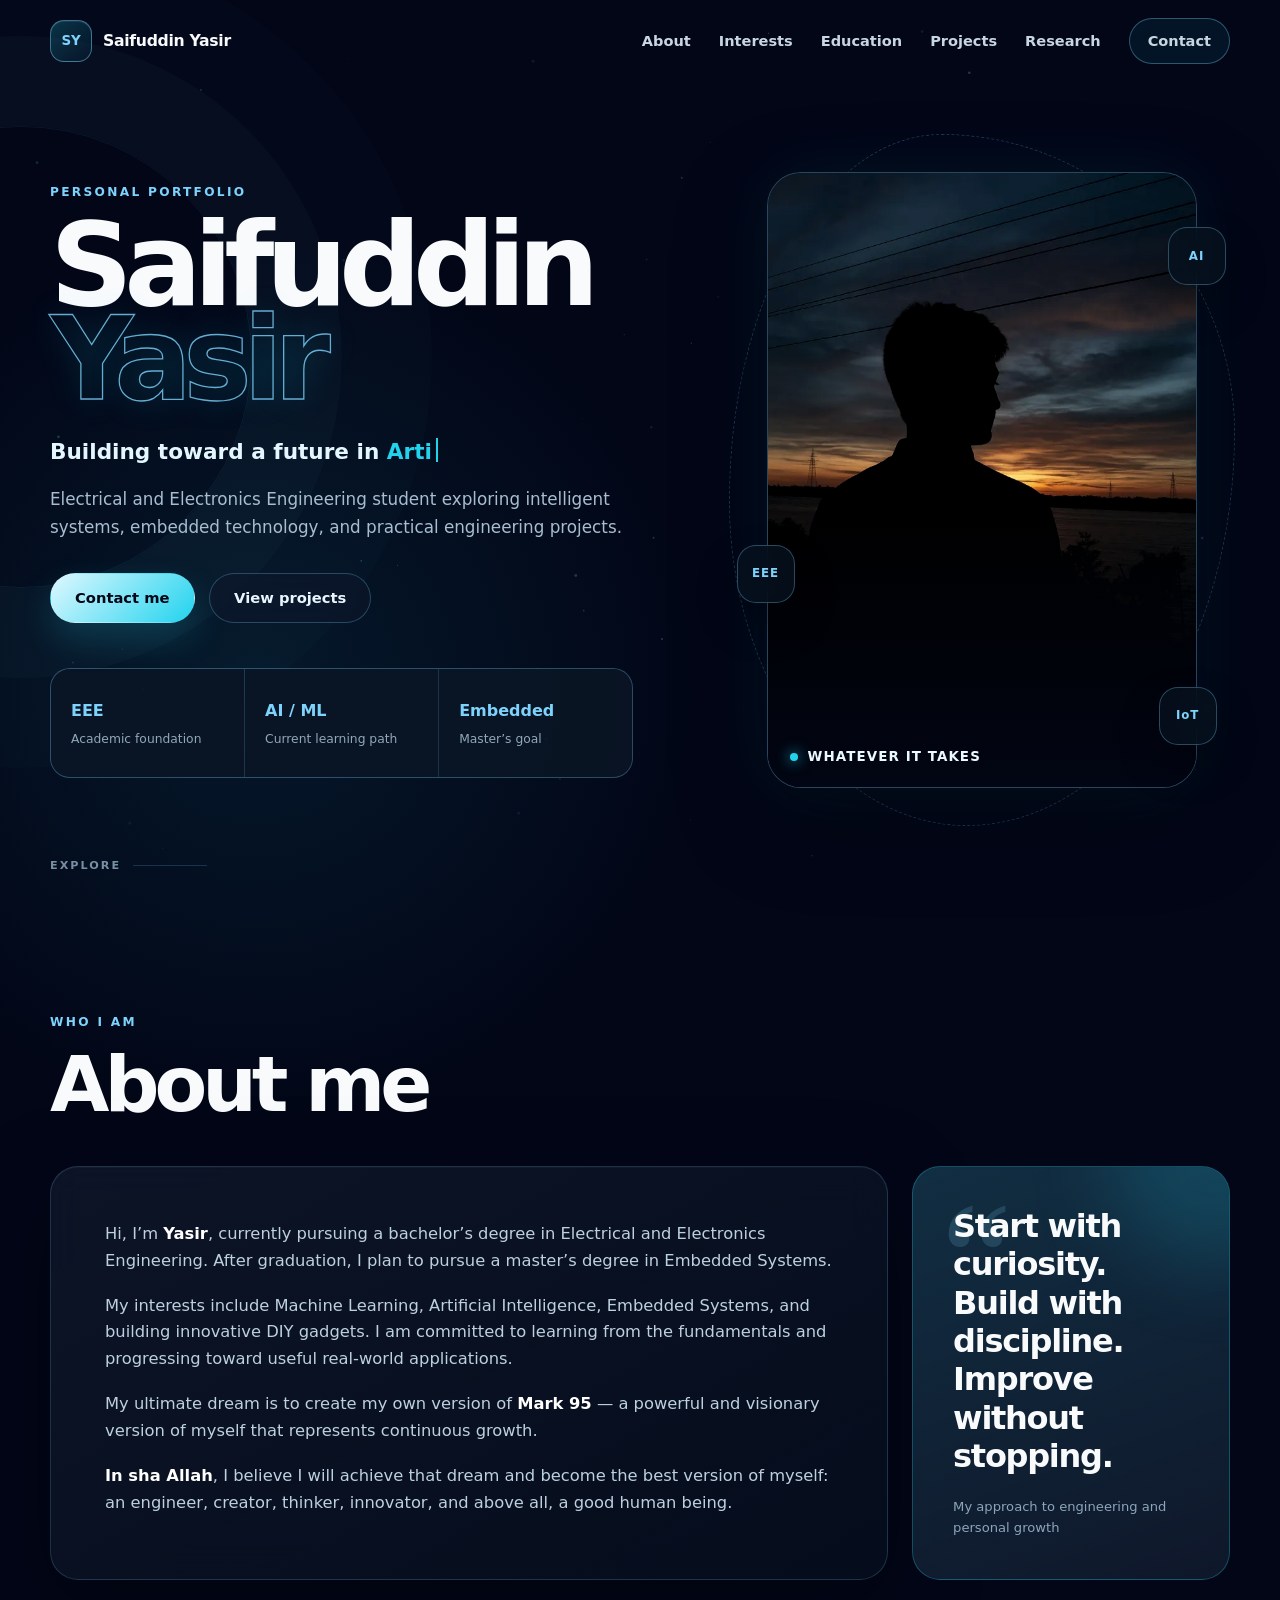
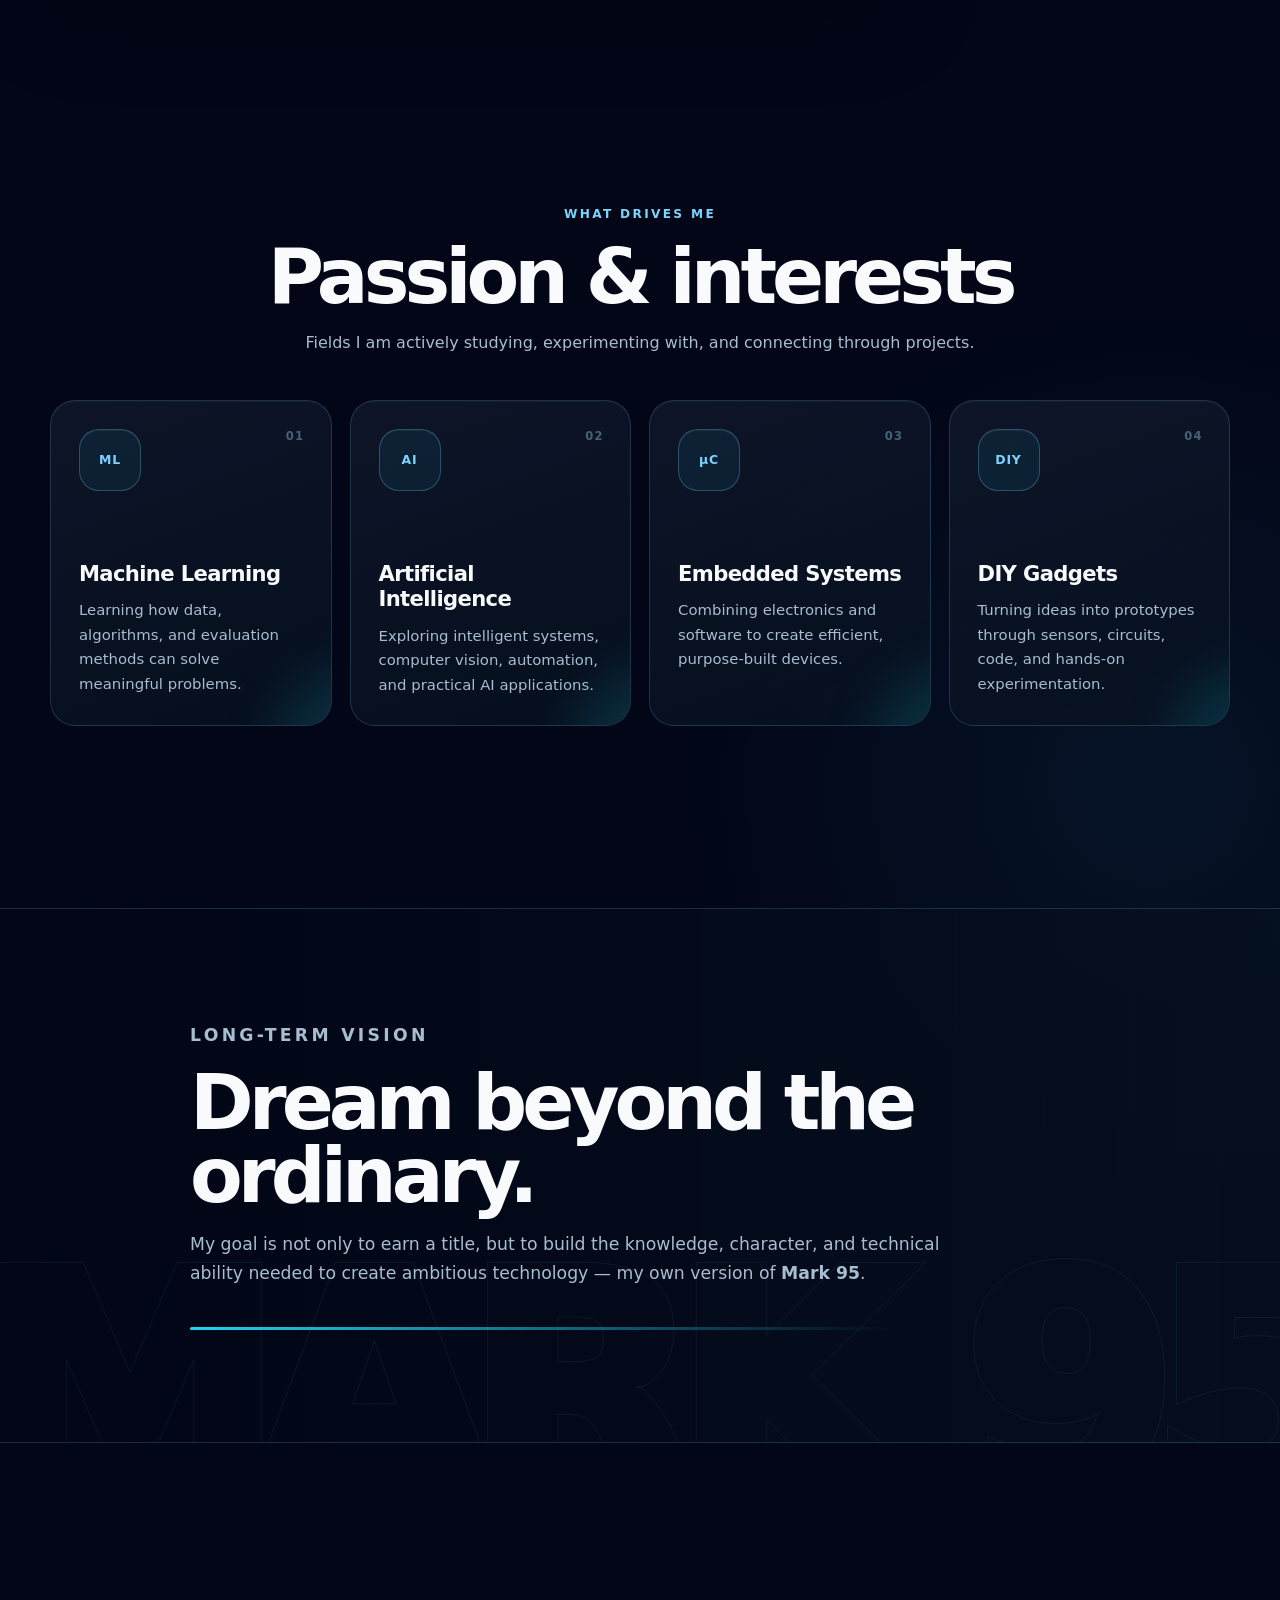
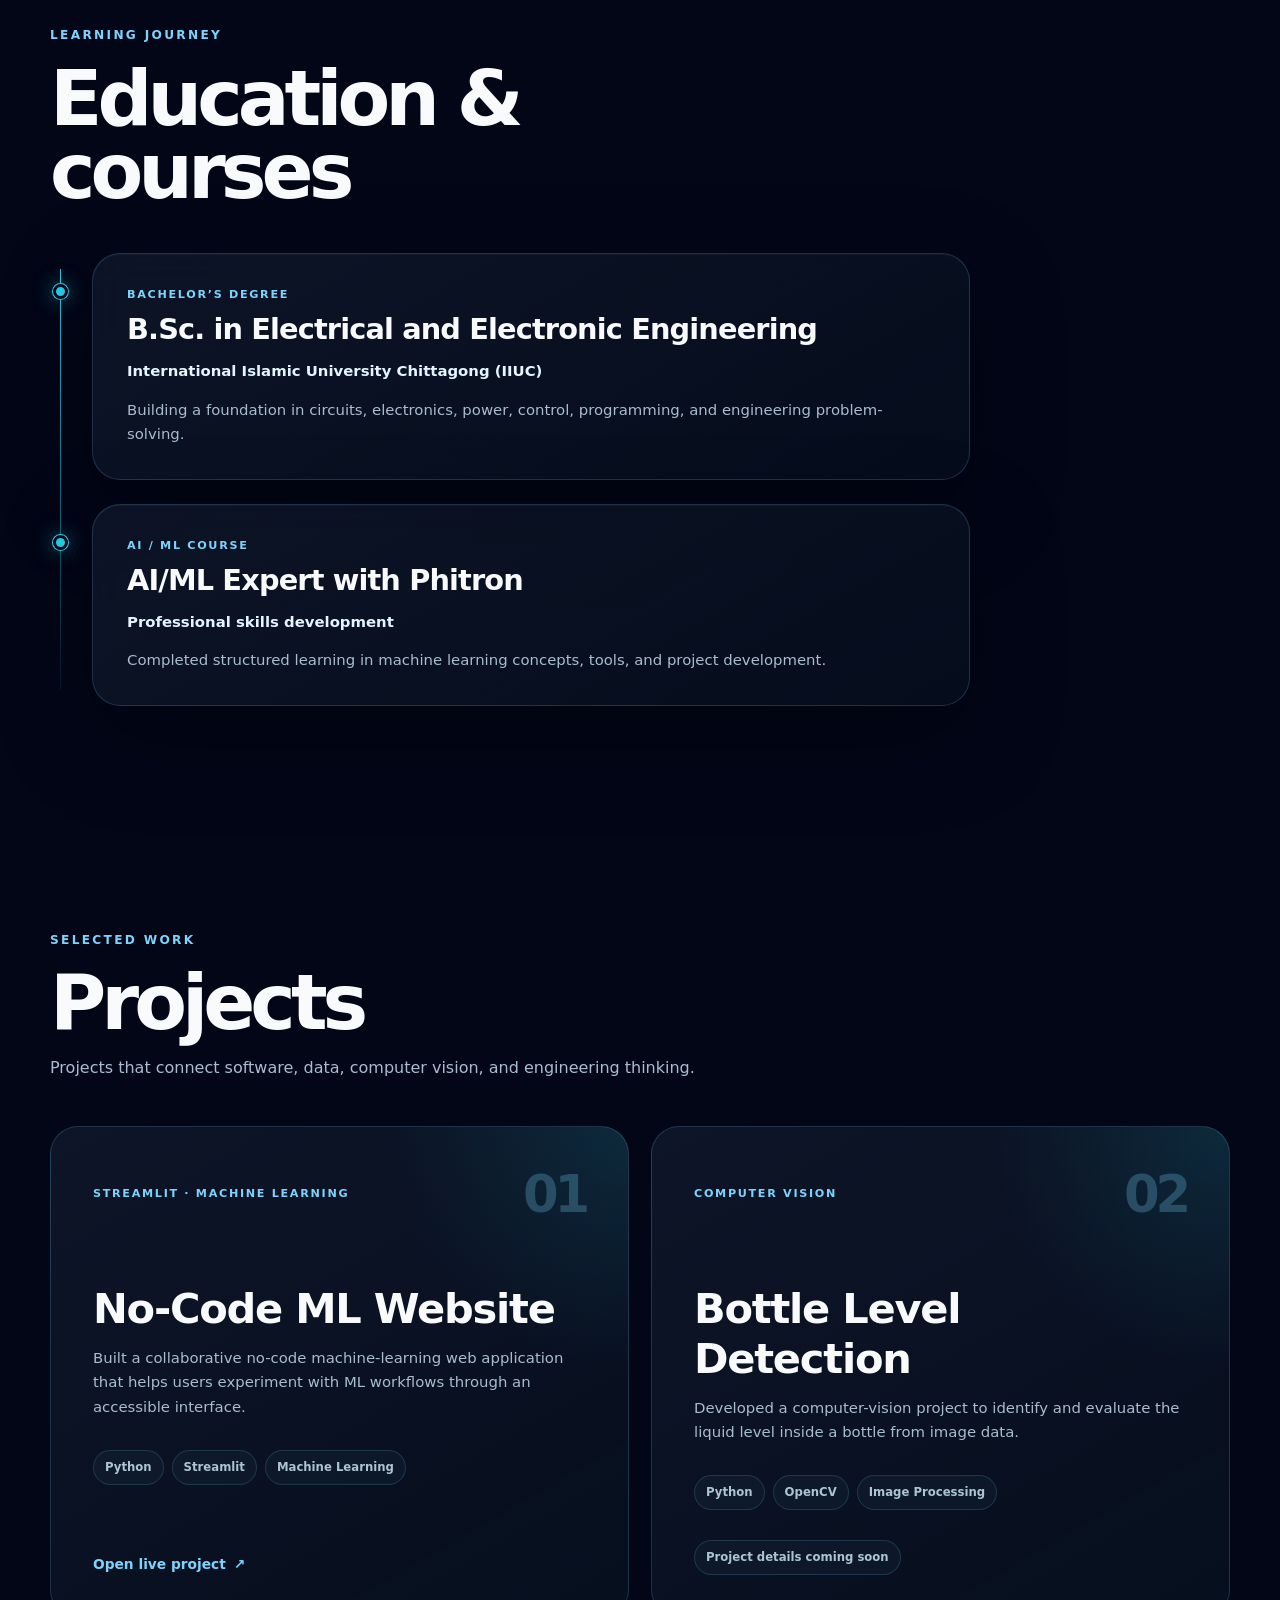
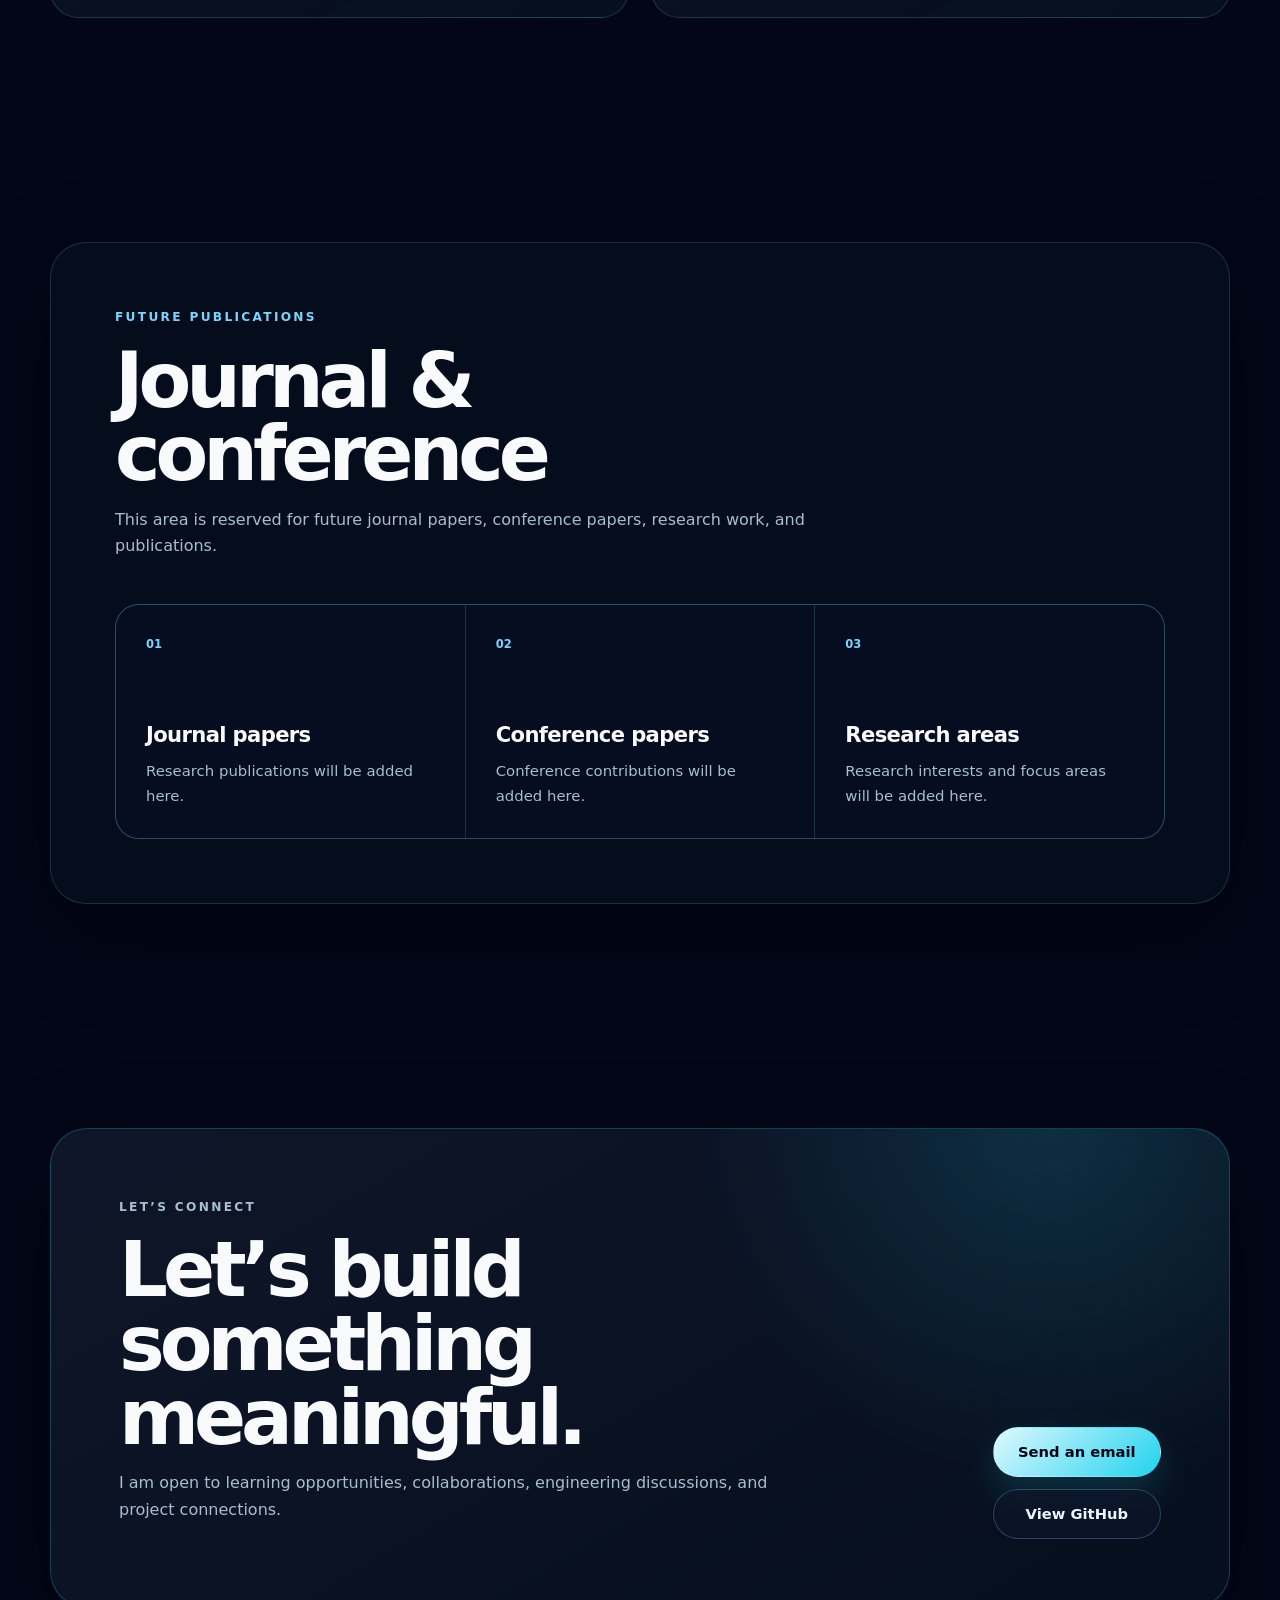
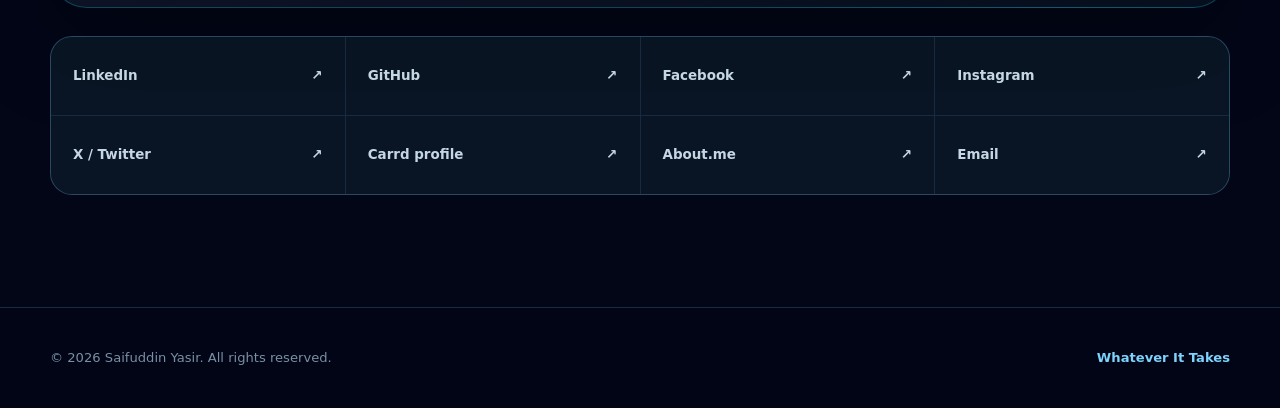
==== commit 78c2d716: "Update index.html" ====
--- a/index.html
+++ b/index.html
@@ -63,7 +63,7 @@
       <div class="hero-visual reveal reveal-delay-1">
         <div class="image-orbit" aria-hidden="true"></div>
         <figure class="hero-card tilt-card">
-          <img src="hero.webp" width="810" height="814">
+          <img src="hero.webp" width="810" height="614">
           <figcaption>
             <span class="status-dot" aria-hidden="true"></span>
             Whatever It Takes
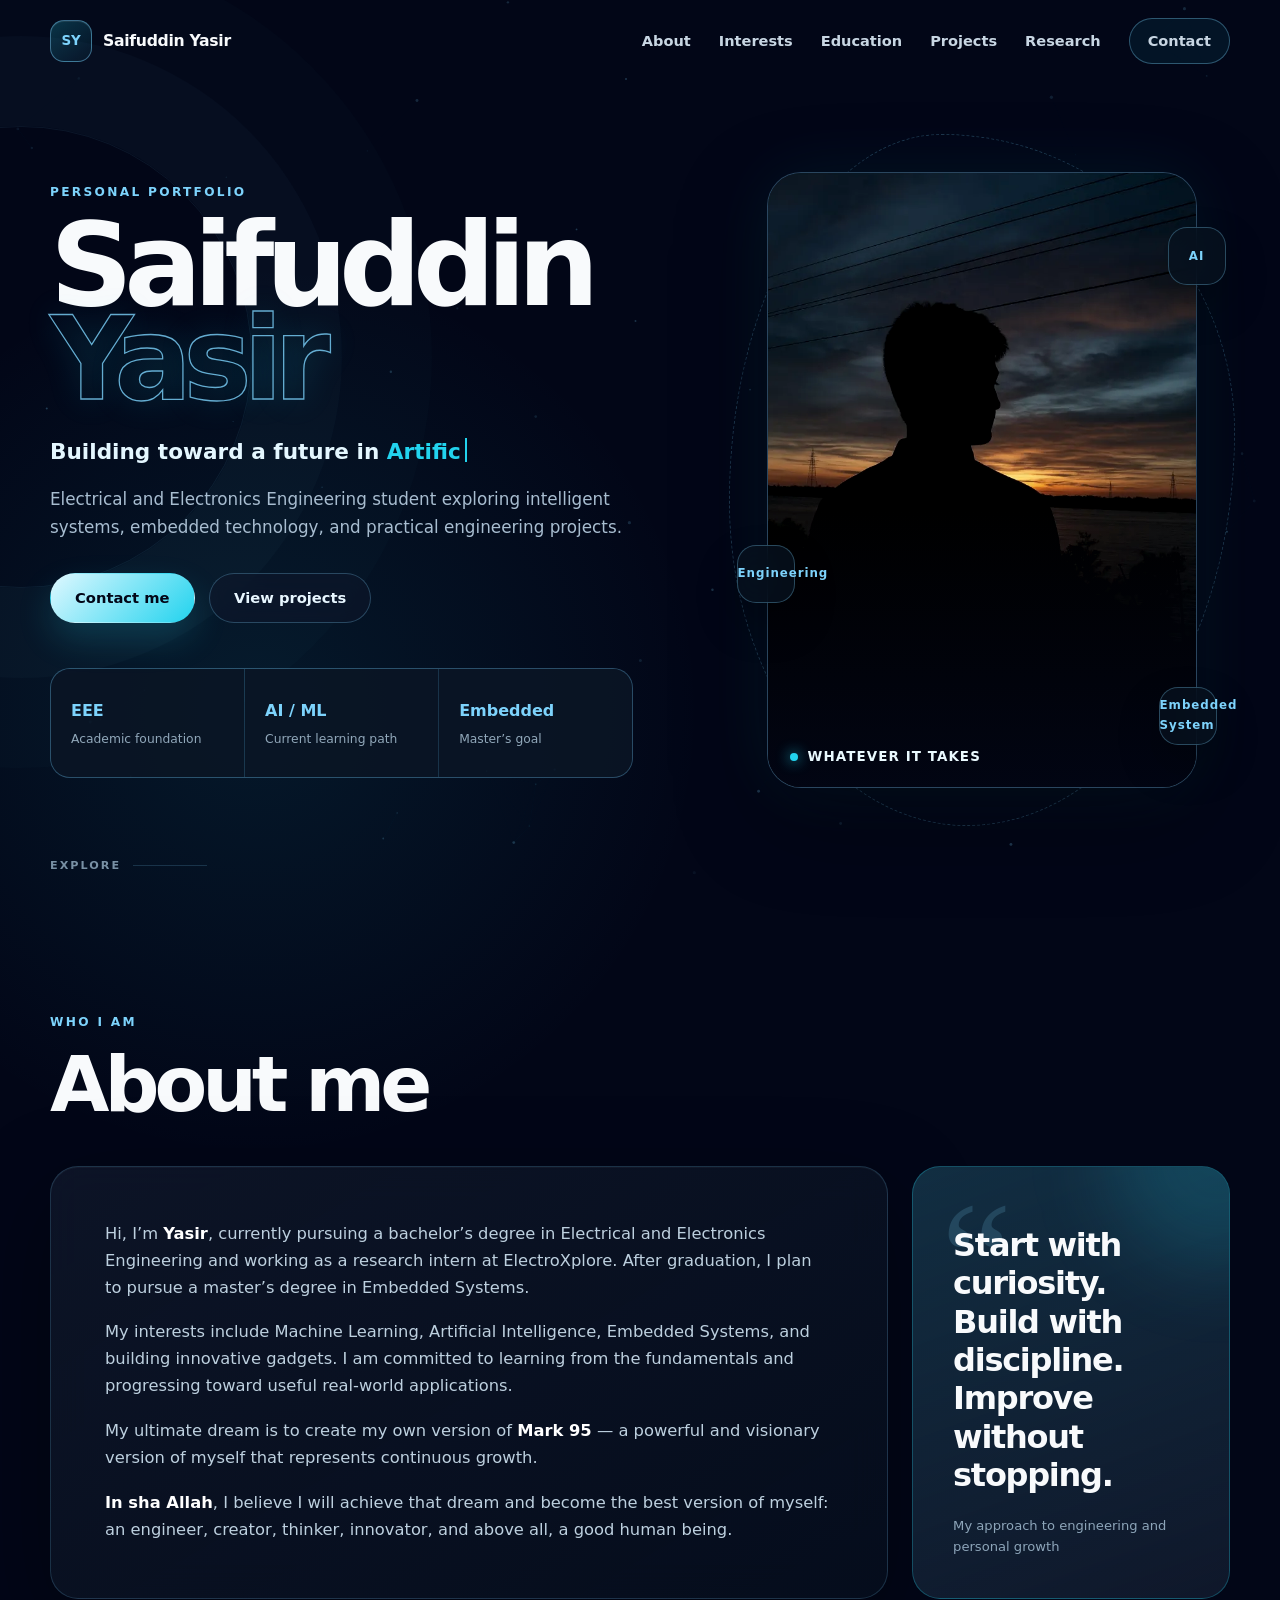
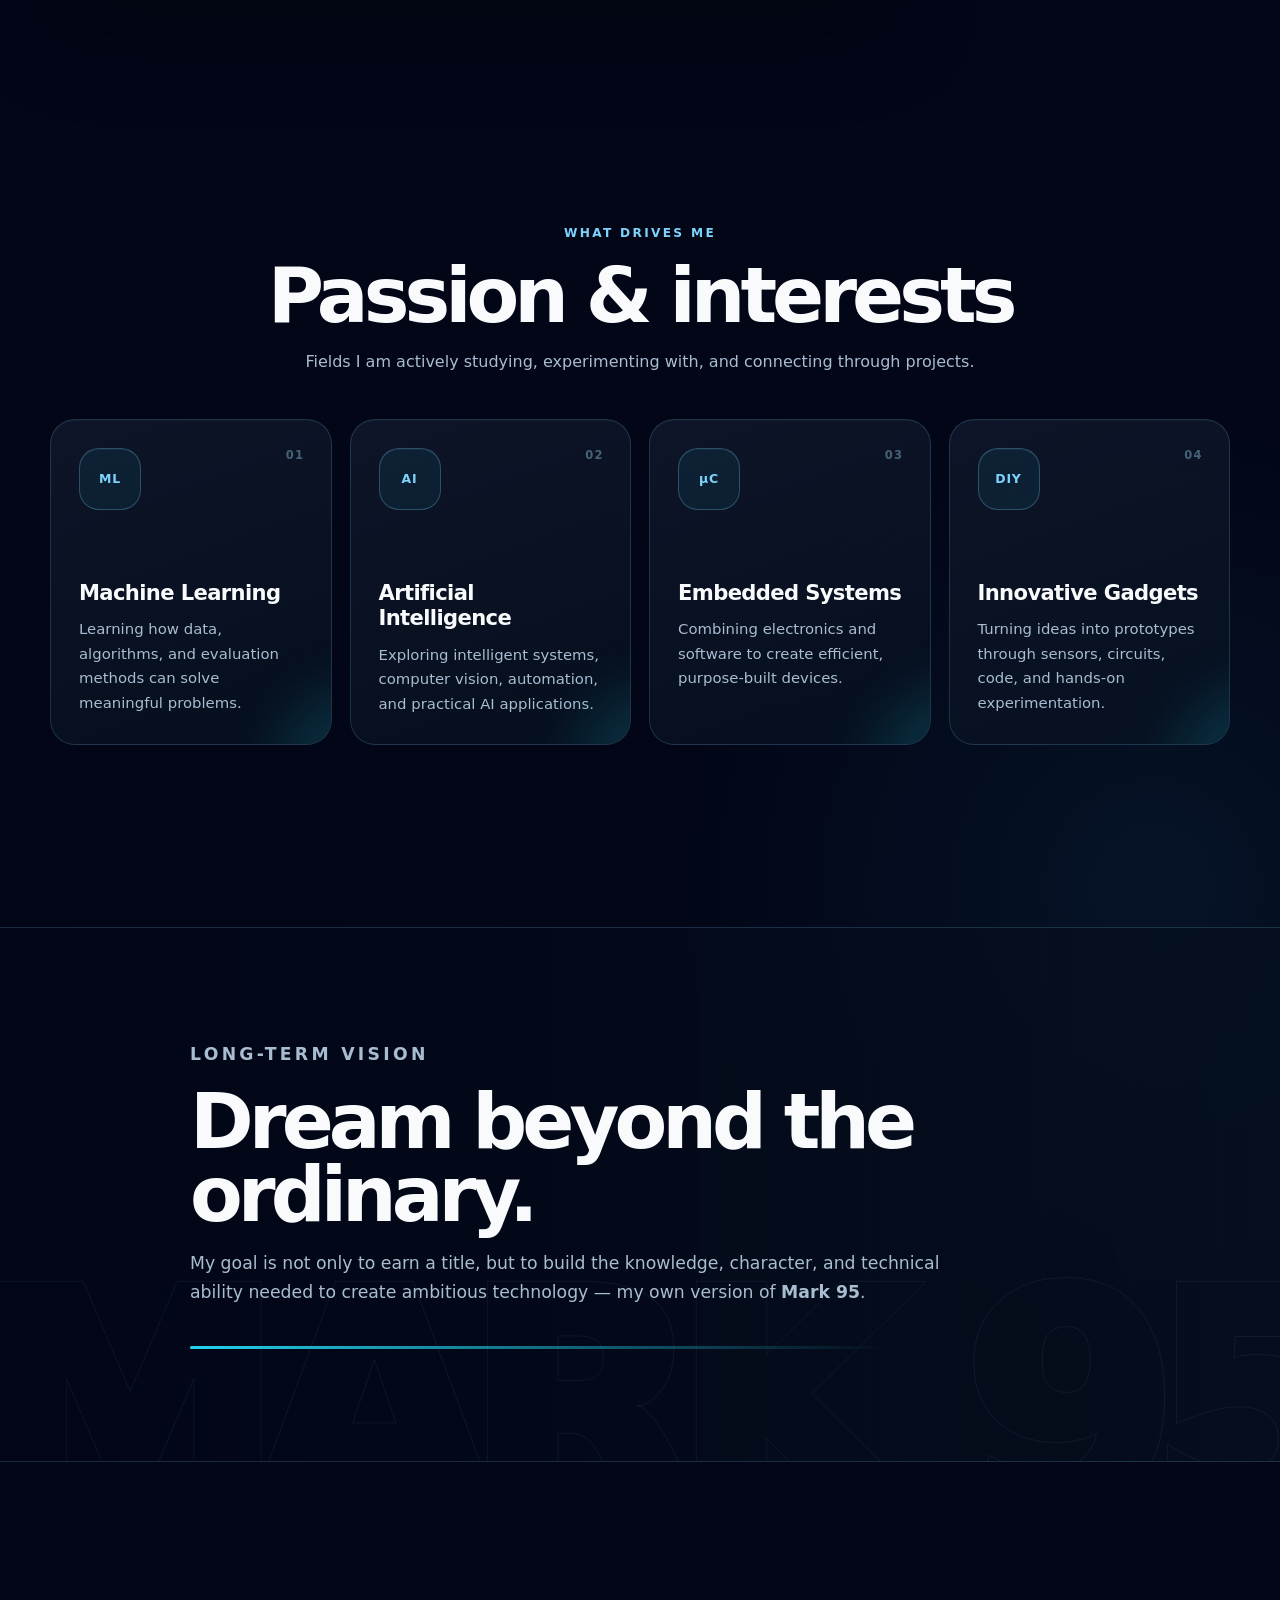
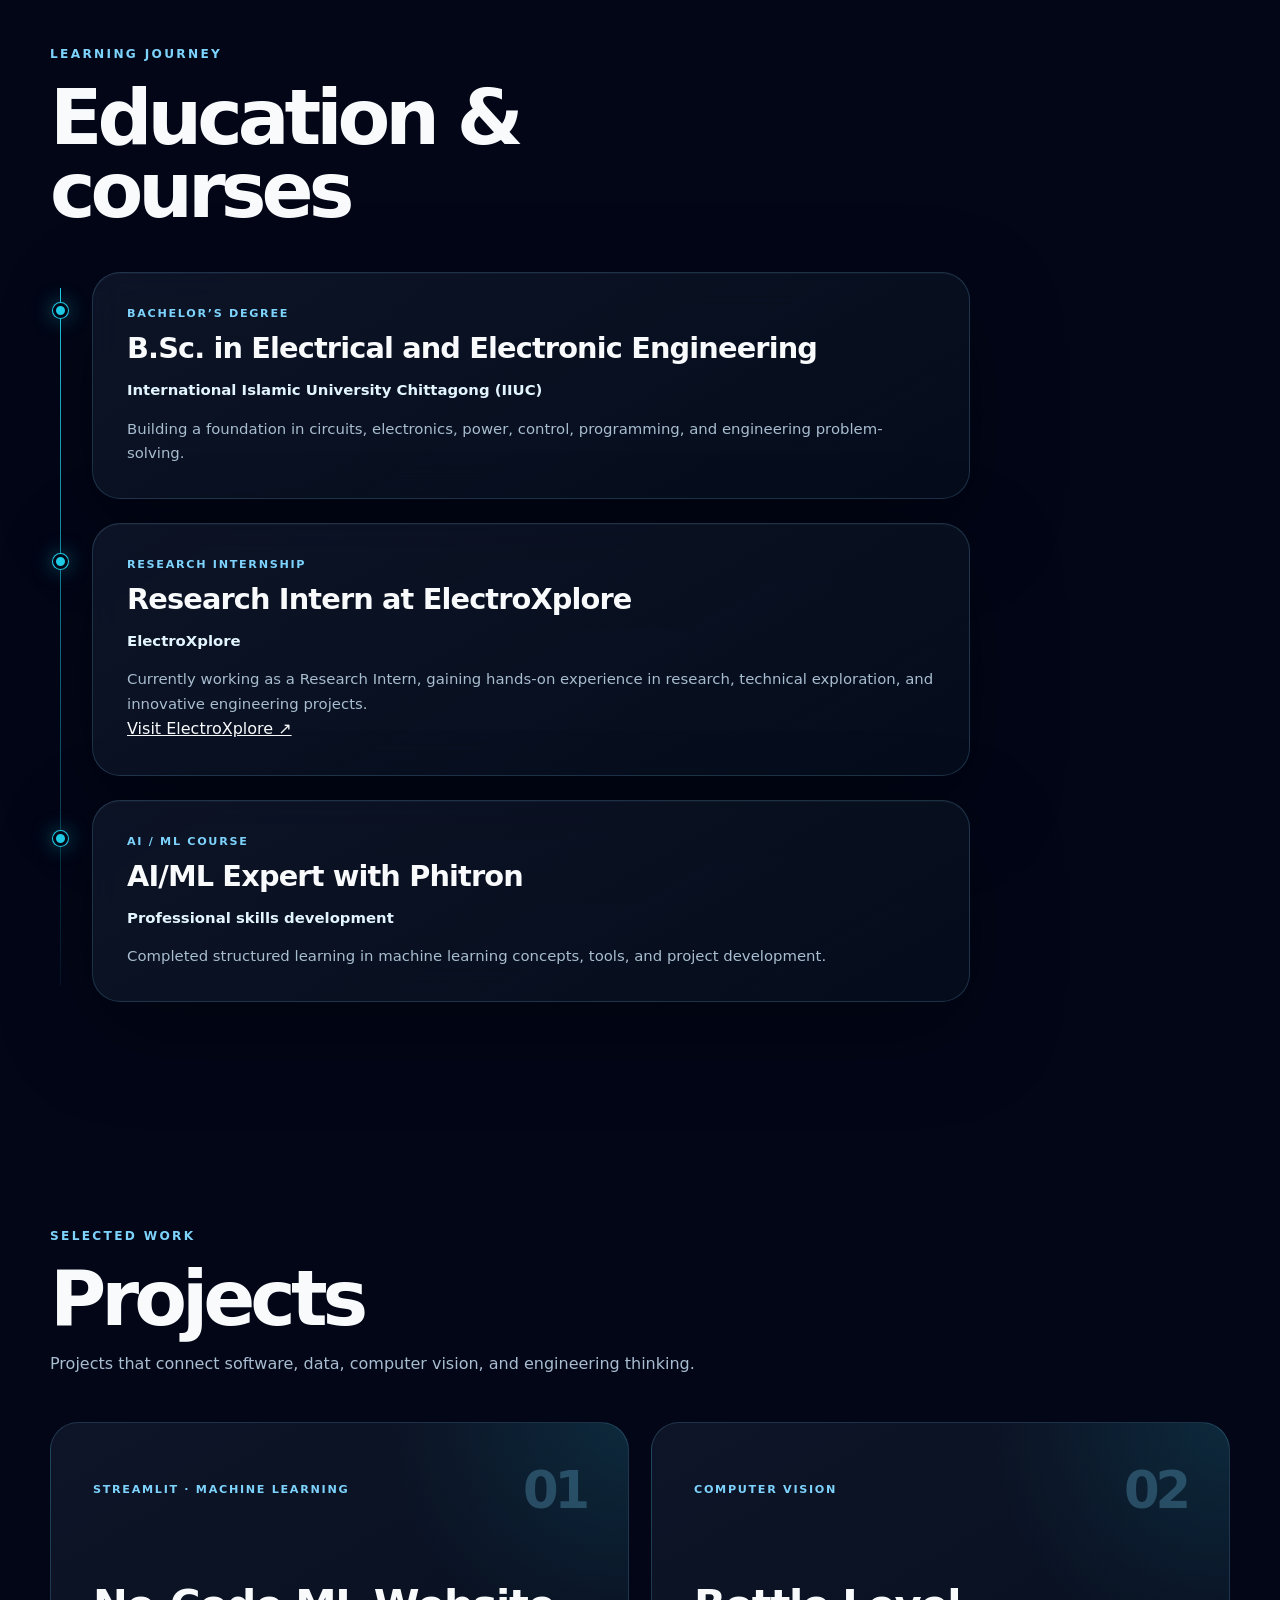
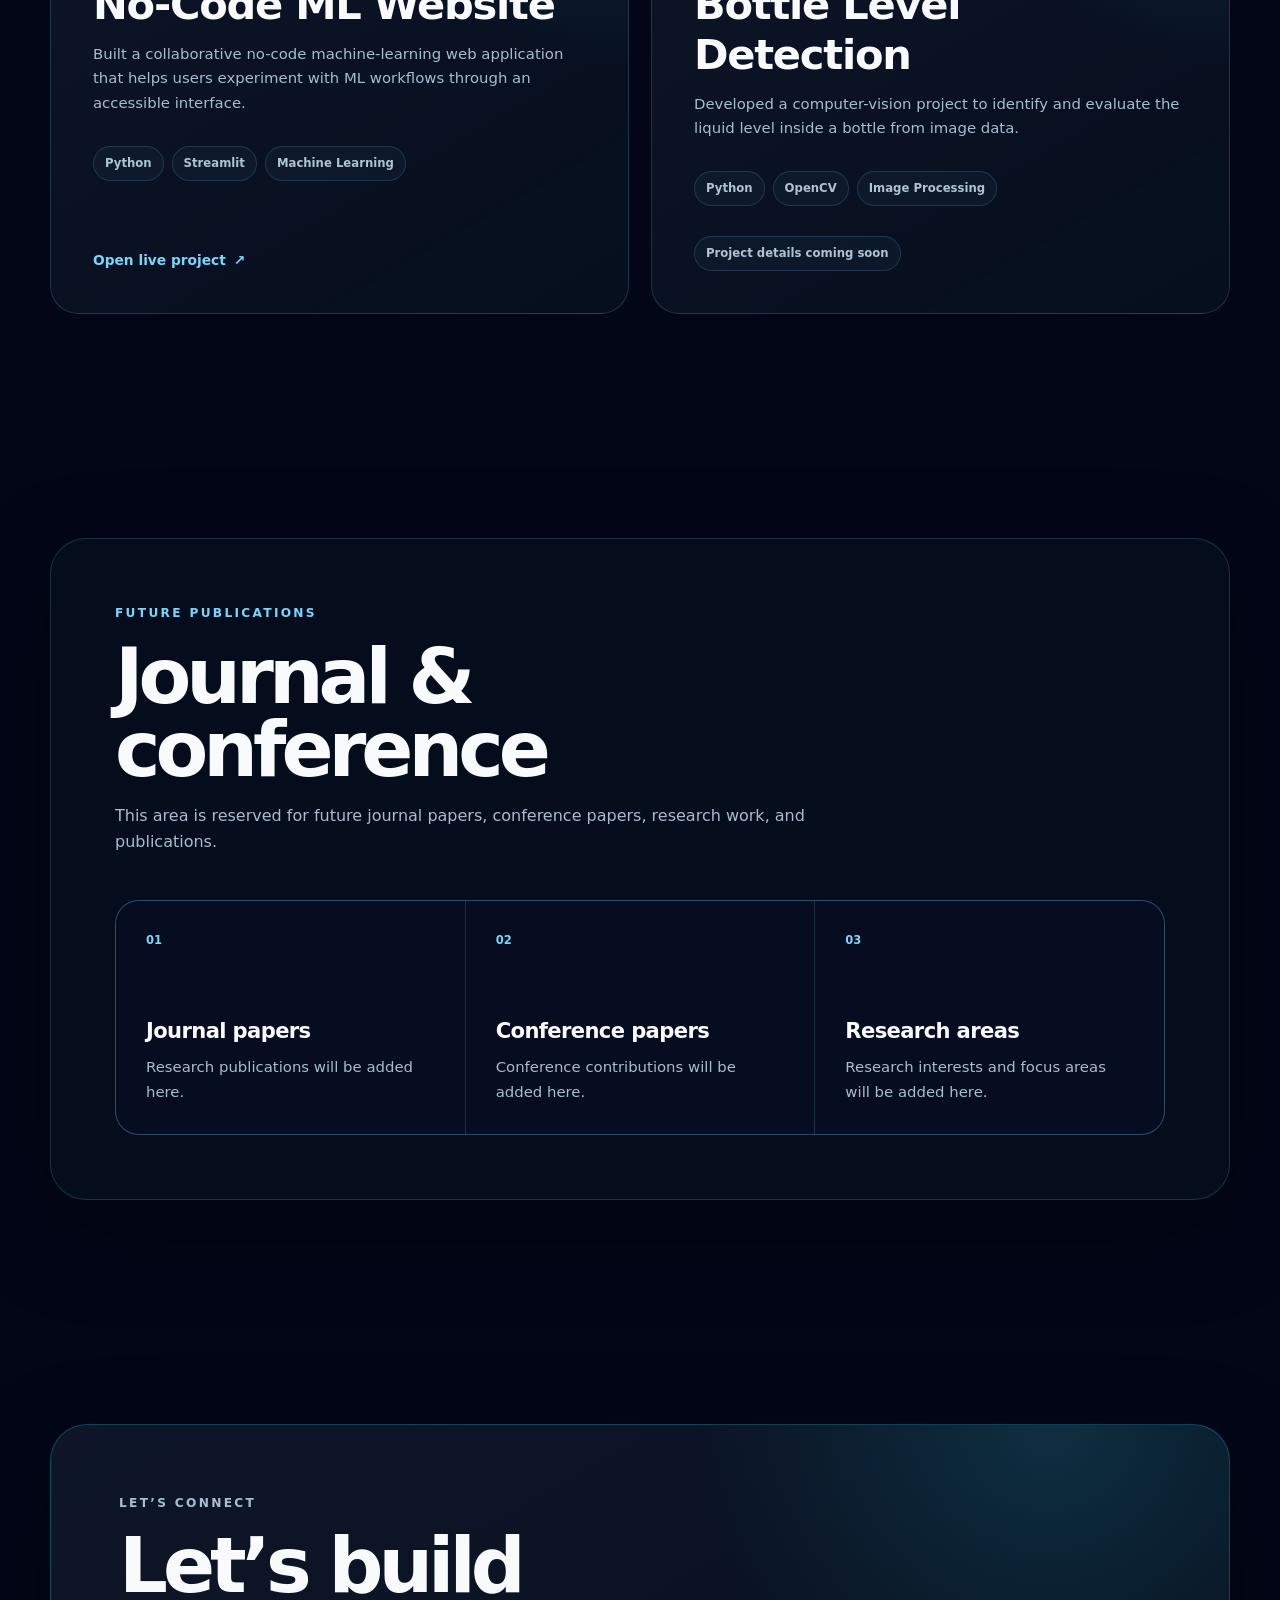
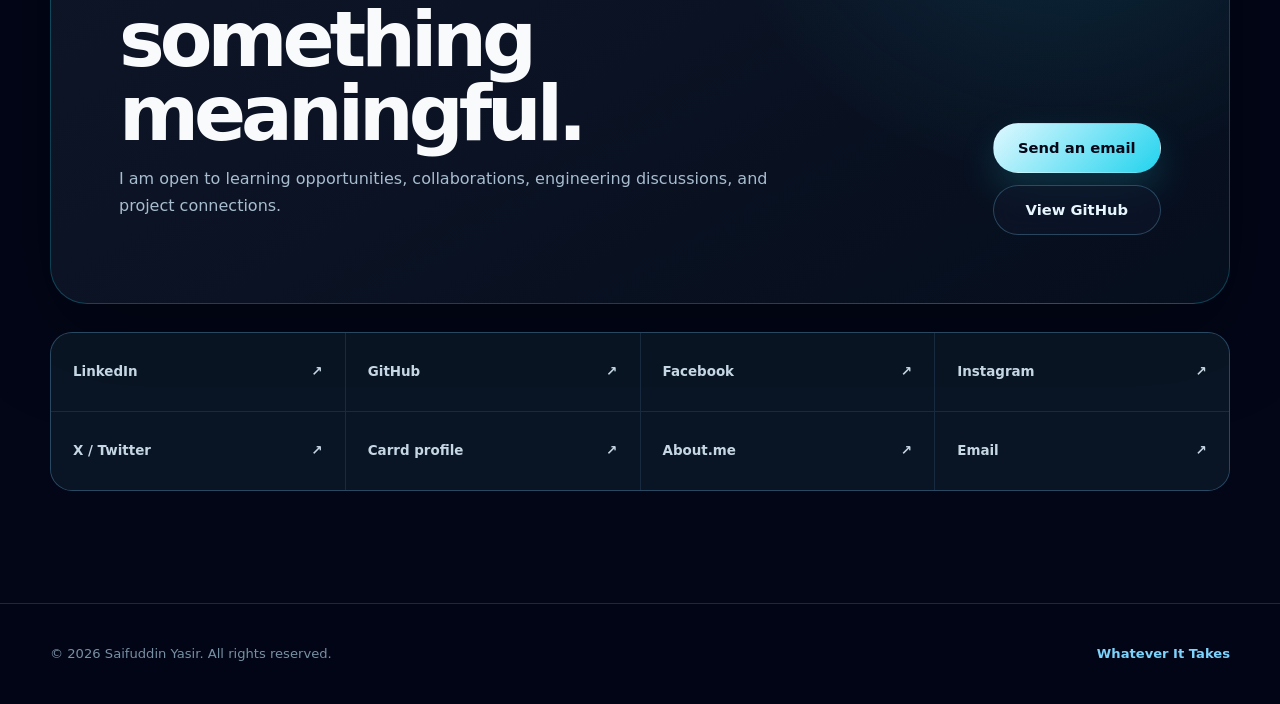
==== commit 4f3e4d3f: "Update index.html" ====
--- a/index.html
+++ b/index.html
@@ -6,7 +6,7 @@
   <meta name="description" content="Portfolio of Saifuddin Yasir — EEE student interested in machine learning, artificial intelligence, embedded systems, and DIY technology.">
   <meta name="theme-color" content="#020617">
   <meta property="og:title" content="Saifuddin Yasir | Portfolio">
-  <meta property="og:description" content="EEE student exploring machine learning, artificial intelligence, embedded systems, and DIY technology.">
+  <meta property="og:description" content="EEE student exploring machine learning, artificial intelligence, embedded systems, and Innovative gadgets.">
   <meta property="og:type" content="website">
   <meta property="og:image" content="assets/hero.webp">
   <title>Saifuddin Yasir | Portfolio</title>
@@ -70,8 +70,8 @@
           </figcaption>
         </figure>
         <div class="floating-chip chip-one" aria-hidden="true">AI</div>
-        <div class="floating-chip chip-two" aria-hidden="true">EEE</div>
-        <div class="floating-chip chip-three" aria-hidden="true">IoT</div>
+        <div class="floating-chip chip-two" aria-hidden="true">Engineering</div>
+        <div class="floating-chip chip-three" aria-hidden="true">Embedded System</div>
       </div>
 
       <a class="scroll-cue" href="#about" aria-label="Scroll to About section">
@@ -88,10 +88,10 @@
       <div class="about-grid">
         <article class="glass-panel about-copy reveal">
           <p>
-            Hi, I’m <strong>Yasir</strong>, currently pursuing a bachelor’s degree in Electrical and Electronics Engineering. After graduation, I plan to pursue a master’s degree in Embedded Systems.
+            Hi, I’m <strong>Yasir</strong>, currently pursuing a bachelor’s degree in Electrical and Electronics Engineering and working as a research intern at ElectroXplore. After graduation, I plan to pursue a master’s degree in Embedded Systems.
           </p>
           <p>
-            My interests include Machine Learning, Artificial Intelligence, Embedded Systems, and building innovative DIY gadgets. I am committed to learning from the fundamentals and progressing toward useful real-world applications.
+            My interests include Machine Learning, Artificial Intelligence, Embedded Systems, and building innovative gadgets. I am committed to learning from the fundamentals and progressing toward useful real-world applications.
           </p>
           <p>
             My ultimate dream is to create my own version of <strong>Mark 95</strong> — a powerful and visionary version of myself that represents continuous growth.
@@ -138,7 +138,7 @@
         <article class="feature-card reveal reveal-delay-3 tilt-card">
           <span class="card-number">04</span>
           <div class="icon-box" aria-hidden="true">DIY</div>
-          <h3>DIY Gadgets</h3>
+          <h3>Innovative Gadgets</h3>
           <p>Turning ideas into prototypes through sensors, circuits, code, and hands-on experimentation.</p>
         </article>
       </div>
@@ -161,26 +161,65 @@
         <h2>Education &amp; courses</h2>
       </div>
 
-      <div class="timeline">
-        <article class="timeline-item reveal">
-          <div class="timeline-marker" aria-hidden="true"></div>
-          <div class="timeline-content glass-panel">
-            <p class="timeline-label">Bachelor’s degree</p>
-            <h3>B.Sc. in Electrical and Electronic Engineering</h3>
-            <p class="institution">International Islamic University Chittagong (IIUC)</p>
-            <p>Building a foundation in circuits, electronics, power, control, programming, and engineering problem-solving.</p>
-          </div>
-        </article>
-        <article class="timeline-item reveal reveal-delay-1">
-          <div class="timeline-marker" aria-hidden="true"></div>
-          <div class="timeline-content glass-panel">
-            <p class="timeline-label">AI / ML course</p>
-            <h3>AI/ML Expert with Phitron</h3>
-            <p class="institution">Professional skills development</p>
-            <p>Completed structured learning in machine learning concepts, tools, and project development.</p>
-          </div>
-        </article>
-      </div>
+      
+<div class="timeline">
+
+  <!-- Bachelor's Degree -->
+  <article class="timeline-item reveal">
+    <div class="timeline-marker" aria-hidden="true"></div>
+    <div class="timeline-content glass-panel">
+      <p class="timeline-label">Bachelor’s degree</p>
+      <h3>B.Sc. in Electrical and Electronic Engineering</h3>
+      <p class="institution">
+        International Islamic University Chittagong (IIUC)
+      </p>
+      <p>
+        Building a foundation in circuits, electronics, power,
+        control, programming, and engineering problem-solving.
+      </p>
+    </div>
+  </article>
+
+  <!-- Research Internship -->
+  <article class="timeline-item reveal reveal-delay-1">
+    <div class="timeline-marker" aria-hidden="true"></div>
+    <div class="timeline-content glass-panel">
+      <p class="timeline-label">Research Internship</p>
+      <h3>Research Intern at ElectroXplore</h3>
+      <p class="institution">ElectroXplore</p>
+      <p>
+        Currently working as a Research Intern, gaining hands-on
+        experience in research, technical exploration, and
+        innovative engineering projects.
+      </p>
+
+      <a
+        href="https://www.electroxplore.com/"
+        target="_blank"
+        rel="noopener noreferrer"
+        class="timeline-link-btn"
+      >
+        Visit ElectroXplore ↗
+      </a>
+    </div>
+  </article>
+
+  <!-- AI / ML Course -->
+  <article class="timeline-item reveal reveal-delay-2">
+    <div class="timeline-marker" aria-hidden="true"></div>
+    <div class="timeline-content glass-panel">
+      <p class="timeline-label">AI / ML course</p>
+      <h3>AI/ML Expert with Phitron</h3>
+      <p class="institution">Professional skills development</p>
+      <p>
+        Completed structured learning in machine learning
+        concepts, tools, and project development.
+      </p>
+    </div>
+  </article>
+
+</div>
+
     </section>
 
     <section class="section container" id="projects">
@@ -250,7 +289,7 @@
       </div>
 
       <div class="social-grid reveal reveal-delay-1" aria-label="Social media profiles">
-        <a href="https://www.linkedin.com/in/saifuddin-yasir-930918204" target="_blank" rel="noopener noreferrer"><span>LinkedIn</span><span>↗</span></a>
+        <a href="https://www.linkedin.com/in/saifuddin-yasir-mark95" target="_blank" rel="noopener noreferrer"><span>LinkedIn</span><span>↗</span></a>
         <a href="https://github.com/Saifuddin-Yasir" target="_blank" rel="noopener noreferrer"><span>GitHub</span><span>↗</span></a>
         <a href="https://www.facebook.com/share/1EAte6KpjS/" target="_blank" rel="noopener noreferrer"><span>Facebook</span><span>↗</span></a>
         <a href="https://www.instagram.com/saifuddinyasir_95/" target="_blank" rel="noopener noreferrer"><span>Instagram</span><span>↗</span></a>
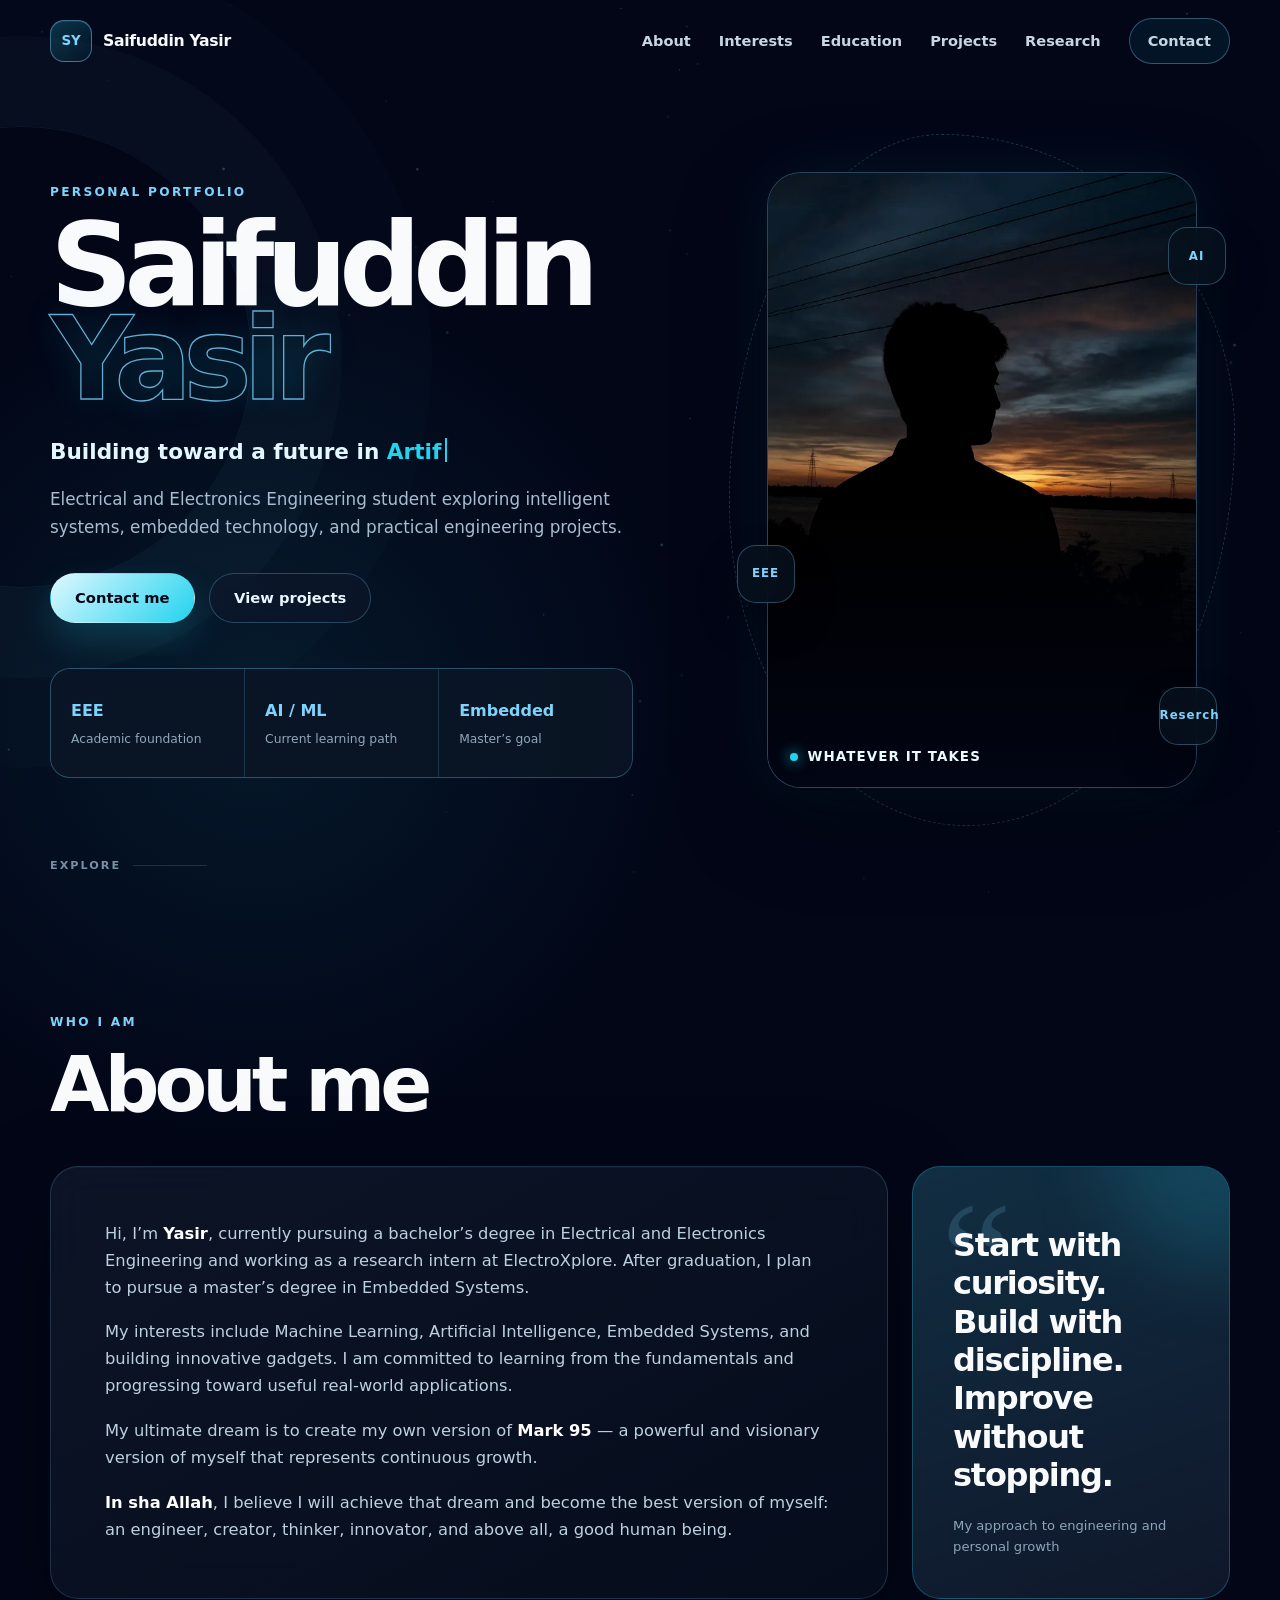
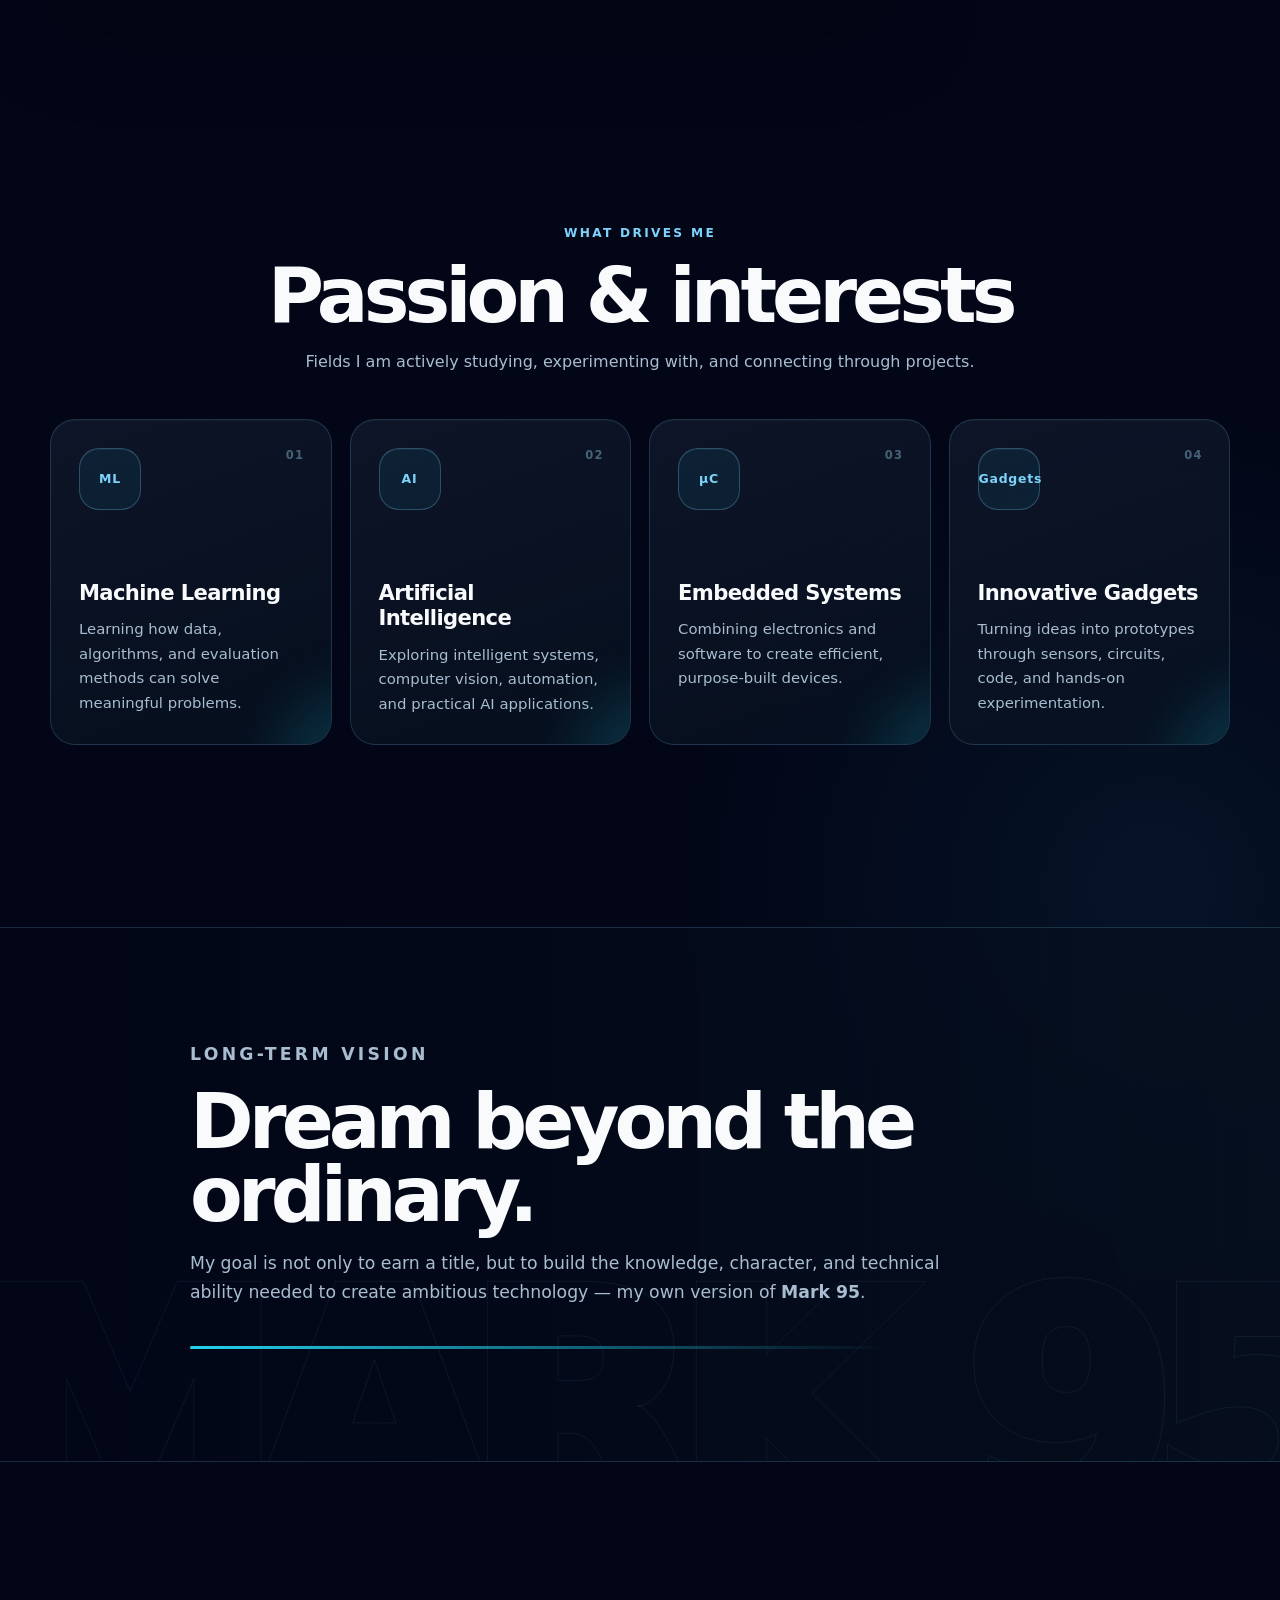
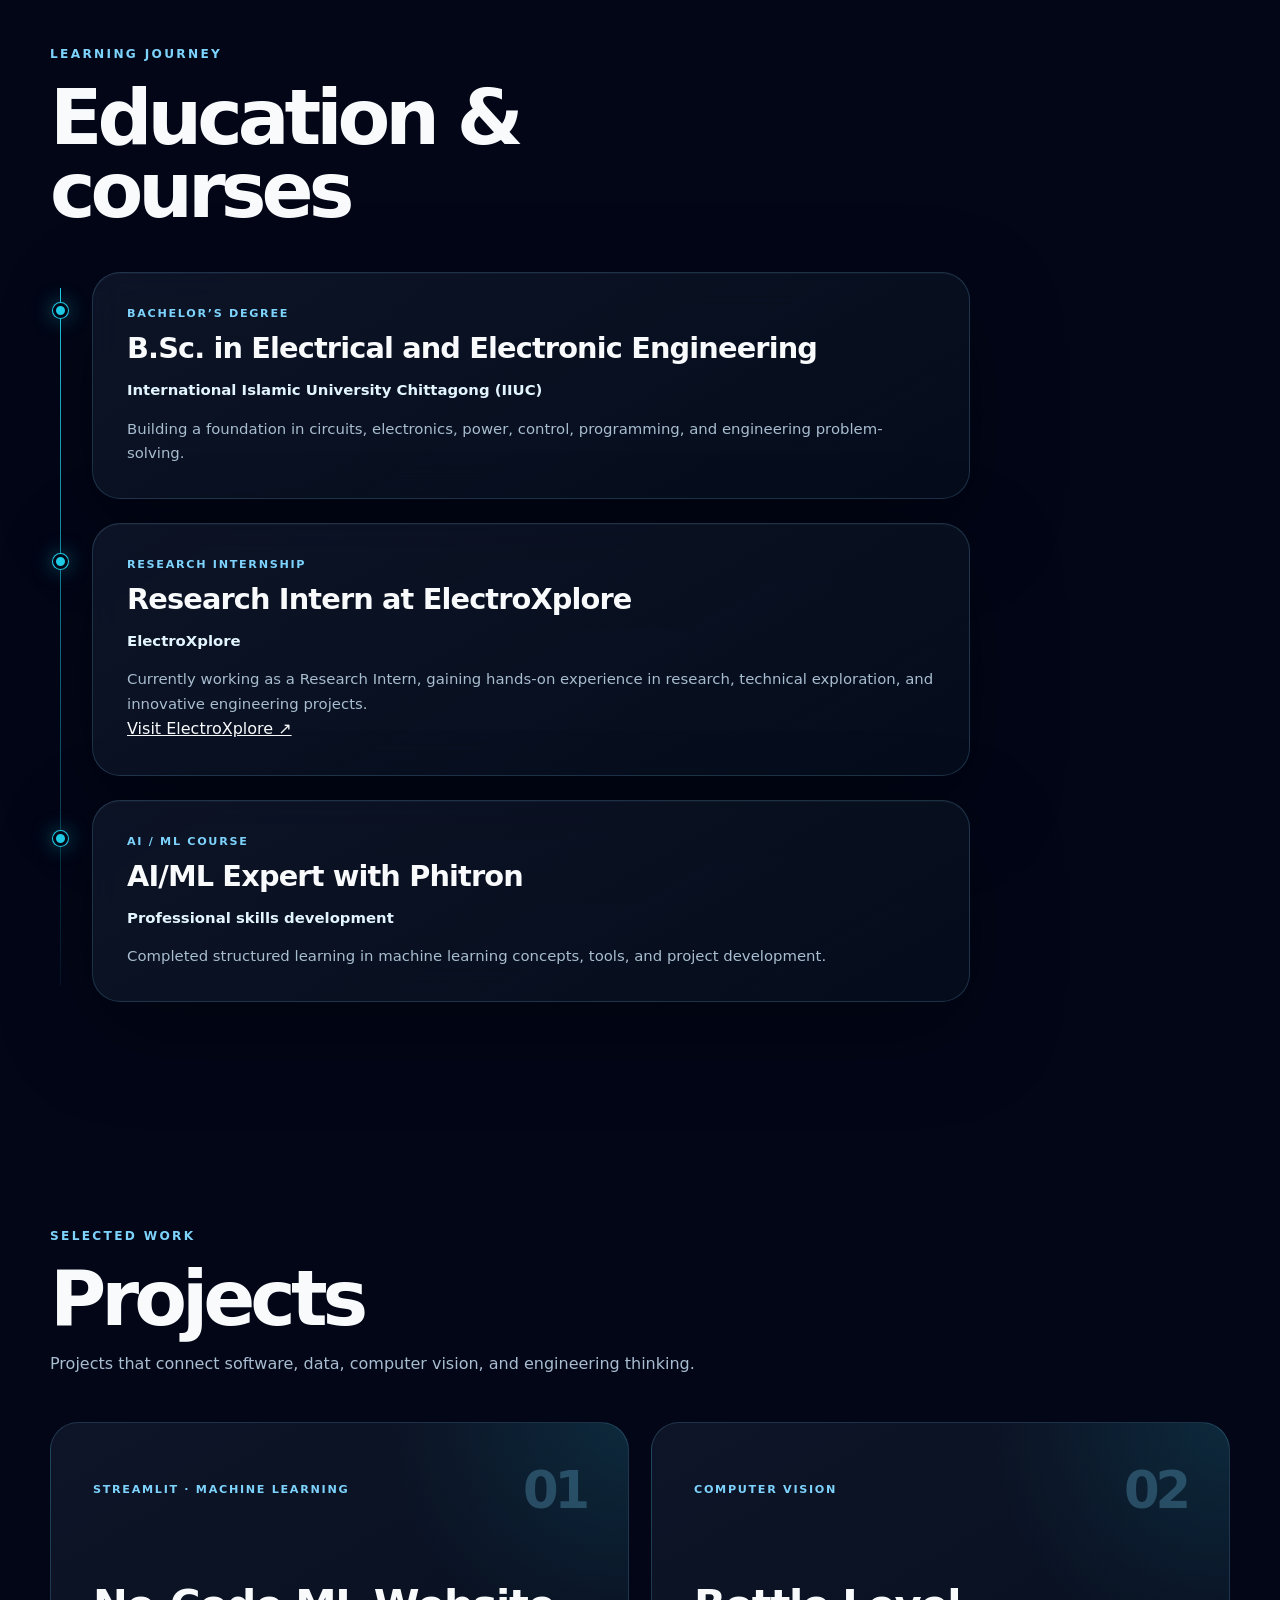
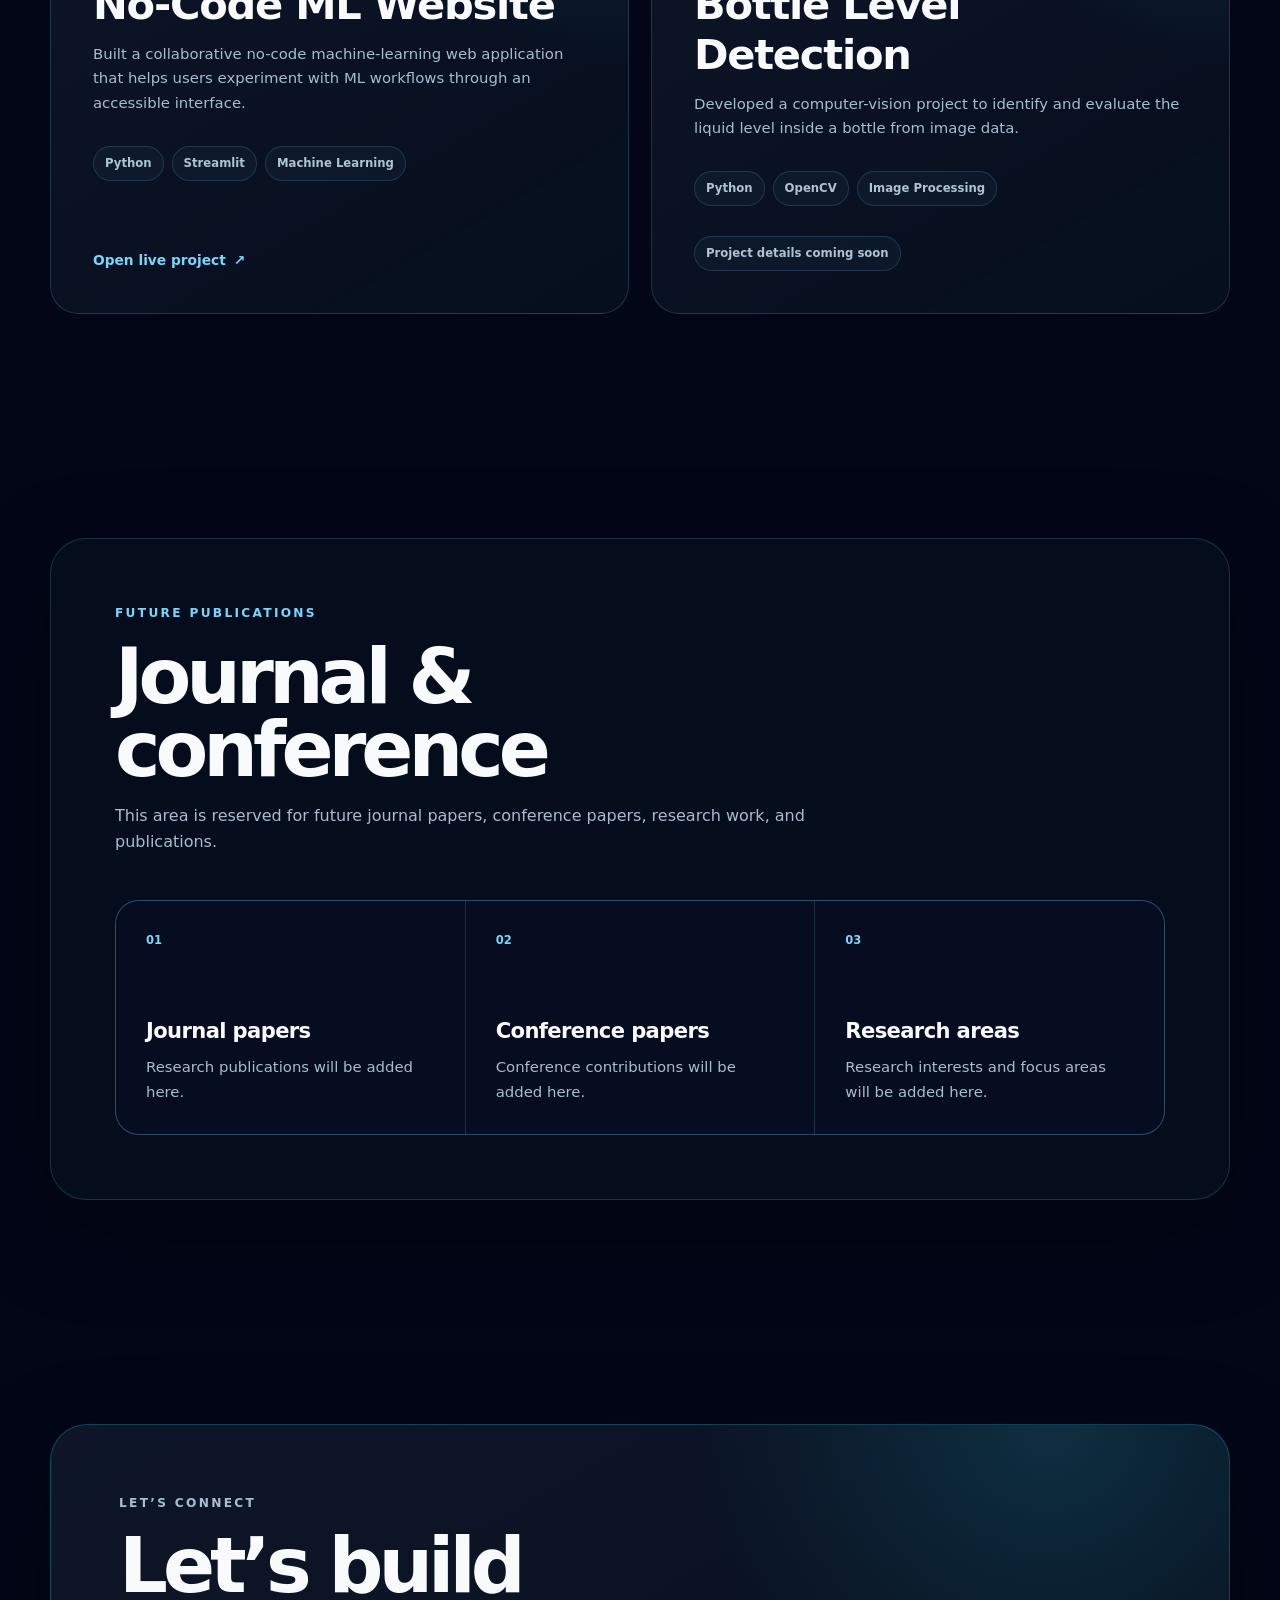
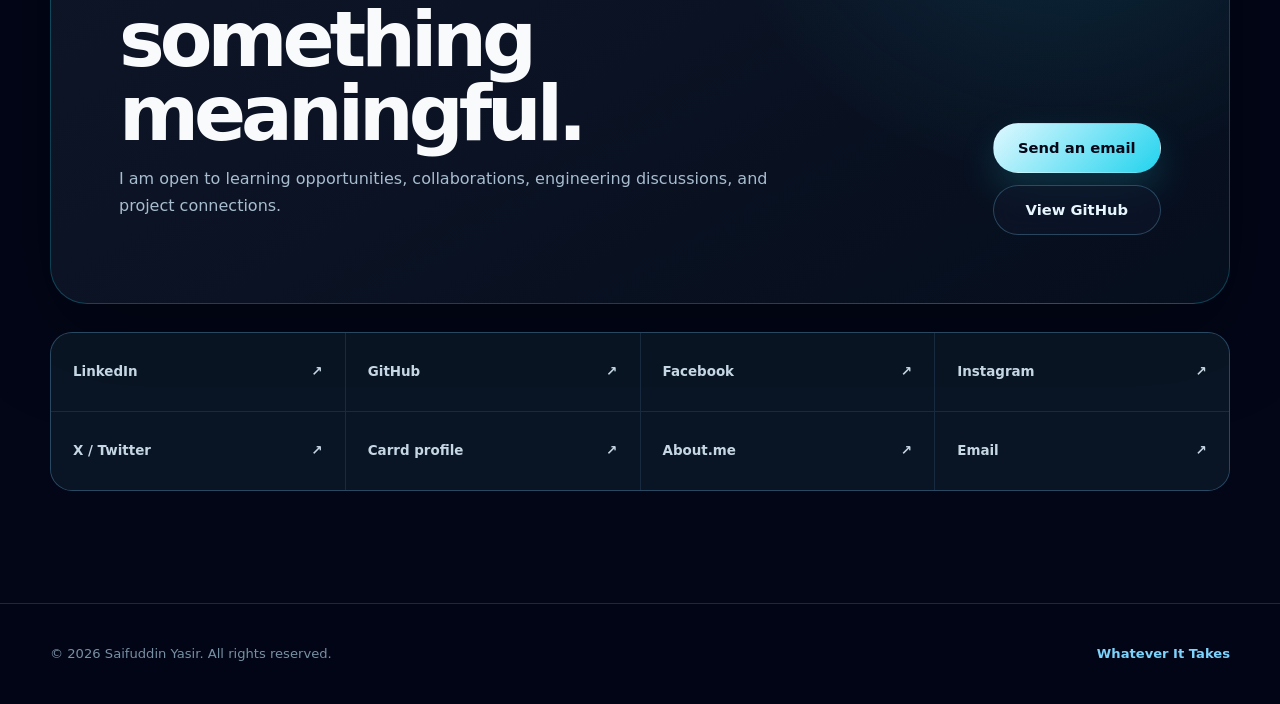
==== commit 966d01e5: "Update index.html" ====
--- a/index.html
+++ b/index.html
@@ -3,7 +3,7 @@
 <head>
   <meta charset="utf-8">
   <meta name="viewport" content="width=device-width, initial-scale=1">
-  <meta name="description" content="Portfolio of Saifuddin Yasir — EEE student interested in machine learning, artificial intelligence, embedded systems, and DIY technology.">
+  <meta name="description" content="Portfolio of Saifuddin Yasir — EEE student interested in machine learning, artificial intelligence, embedded systems, and Innovative technology.">
   <meta name="theme-color" content="#020617">
   <meta property="og:title" content="Saifuddin Yasir | Portfolio">
   <meta property="og:description" content="EEE student exploring machine learning, artificial intelligence, embedded systems, and Innovative gadgets.">
@@ -70,8 +70,8 @@
           </figcaption>
         </figure>
         <div class="floating-chip chip-one" aria-hidden="true">AI</div>
-        <div class="floating-chip chip-two" aria-hidden="true">Engineering</div>
-        <div class="floating-chip chip-three" aria-hidden="true">Embedded System</div>
+        <div class="floating-chip chip-two" aria-hidden="true">EEE</div>
+        <div class="floating-chip chip-three" aria-hidden="true">Reserch</div>
       </div>
 
       <a class="scroll-cue" href="#about" aria-label="Scroll to About section">
@@ -137,7 +137,7 @@
         </article>
         <article class="feature-card reveal reveal-delay-3 tilt-card">
           <span class="card-number">04</span>
-          <div class="icon-box" aria-hidden="true">DIY</div>
+          <div class="icon-box" aria-hidden="true">Gadgets</div>
           <h3>Innovative Gadgets</h3>
           <p>Turning ideas into prototypes through sensors, circuits, code, and hands-on experimentation.</p>
         </article>
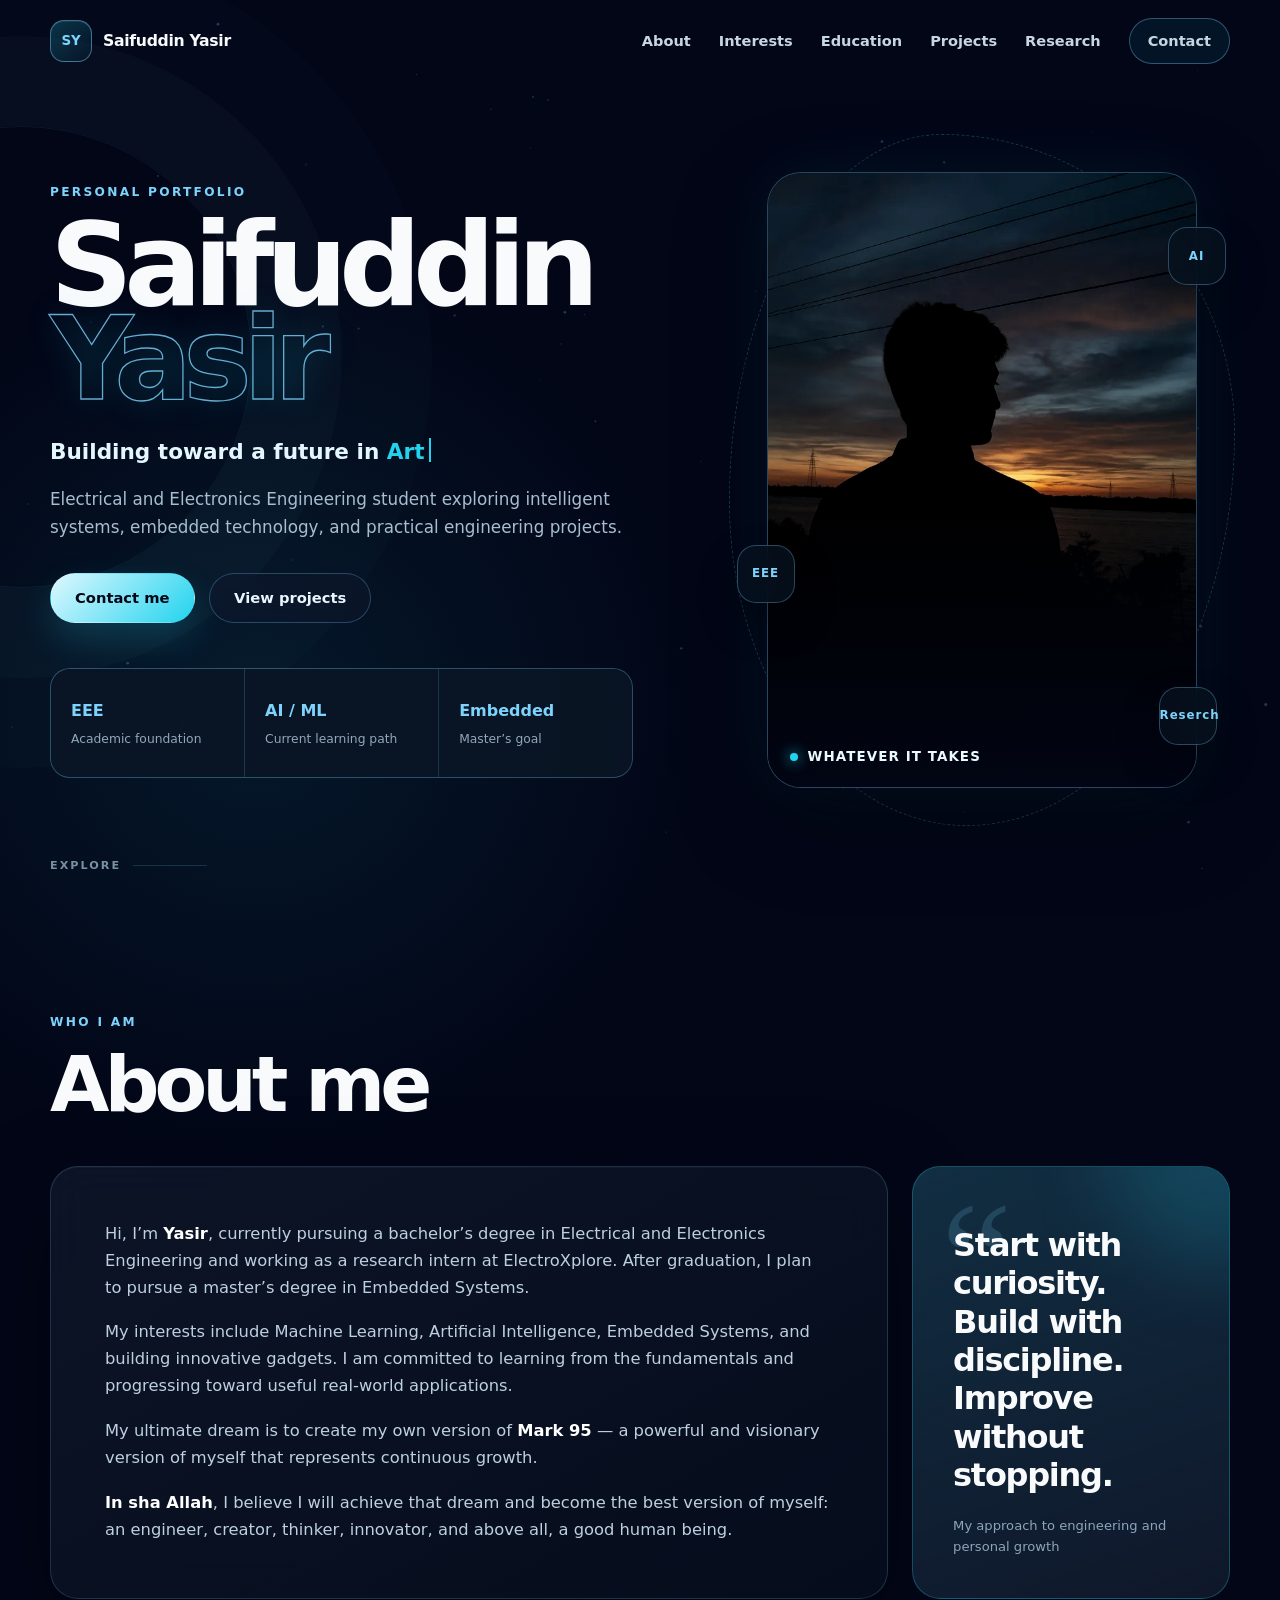
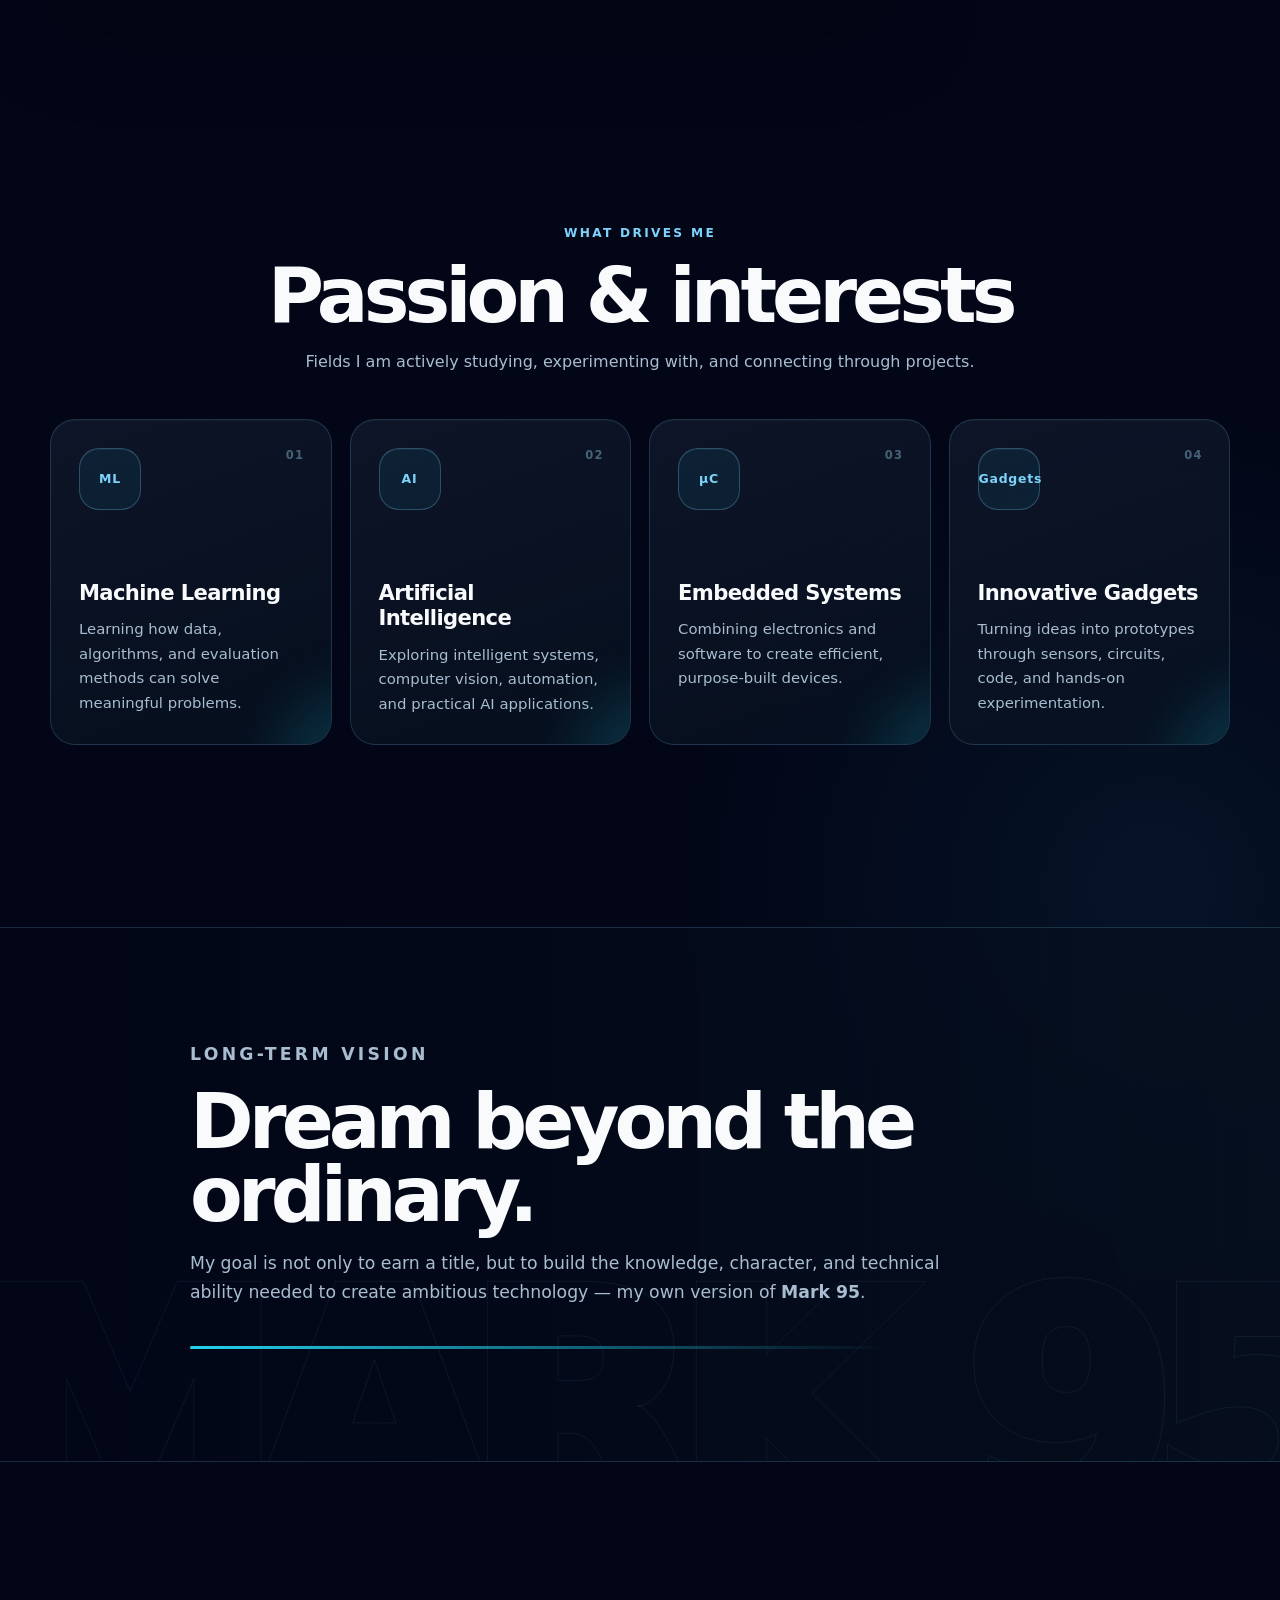
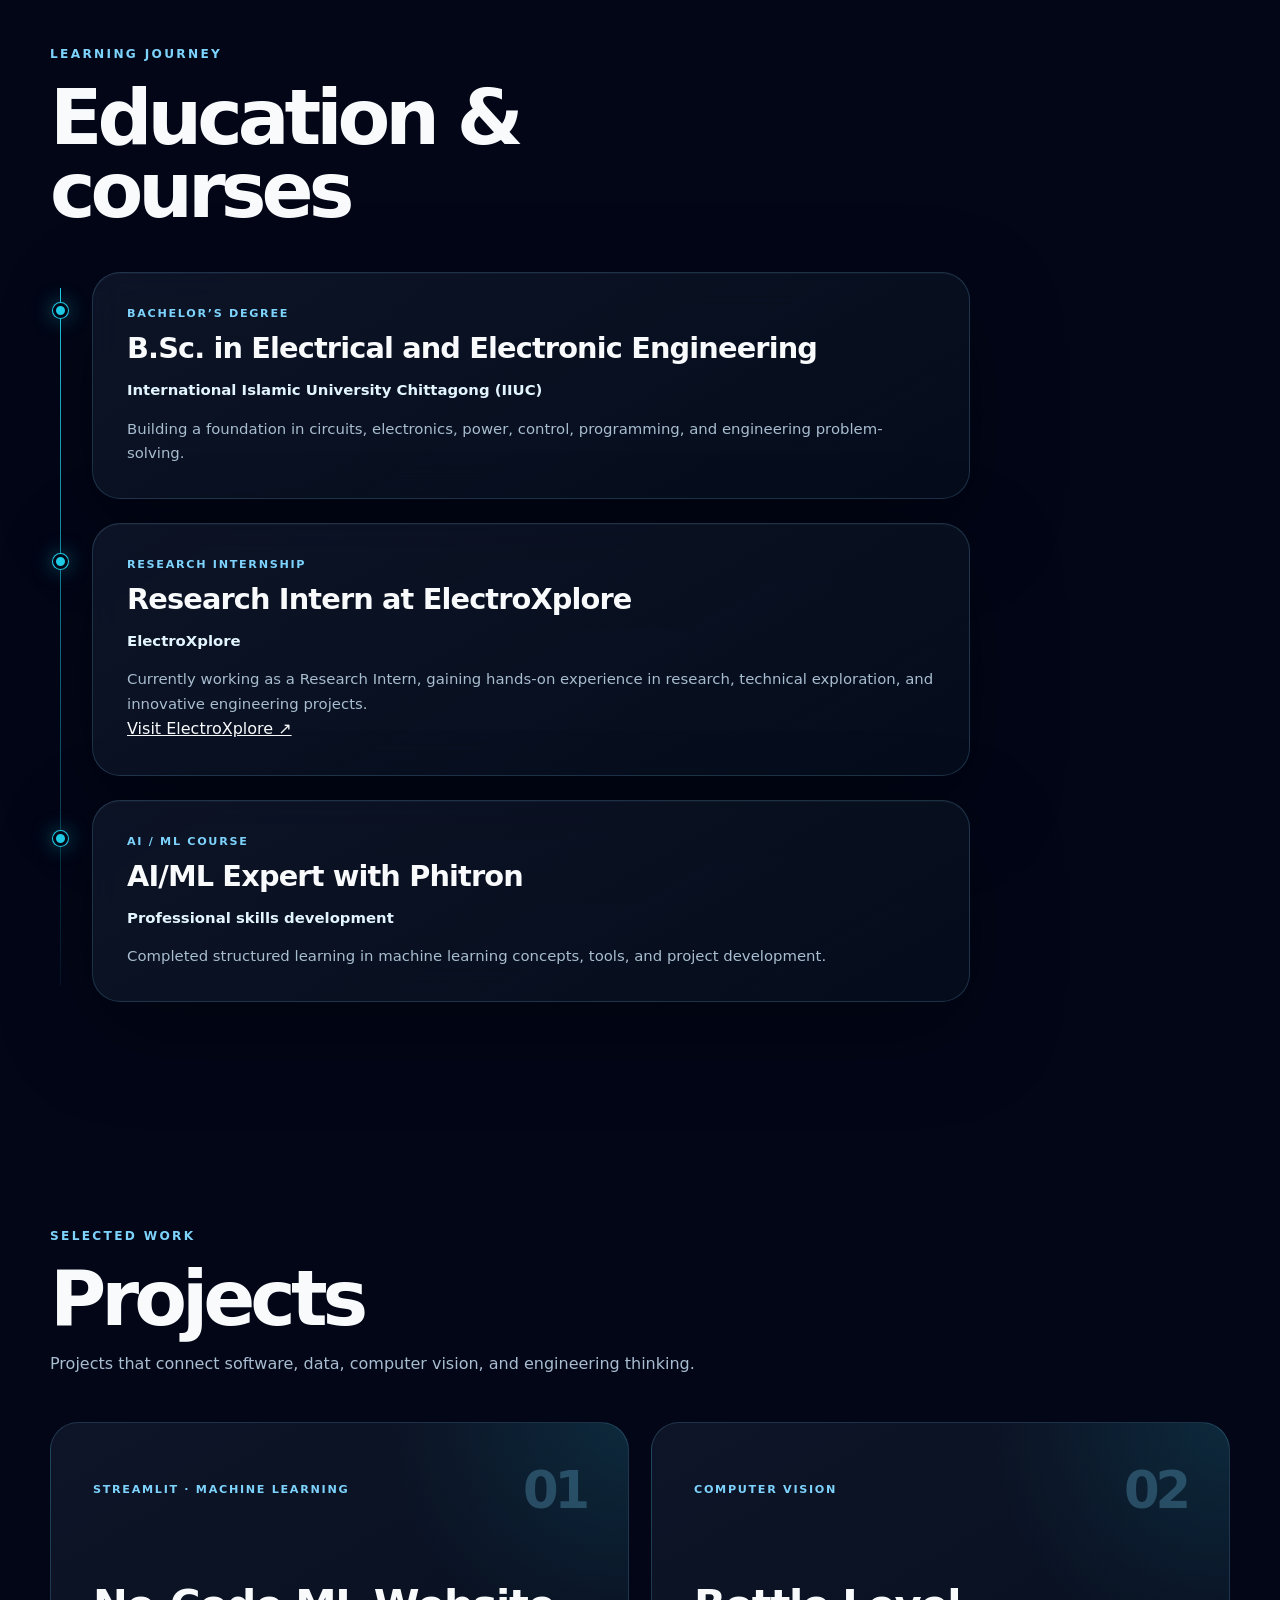
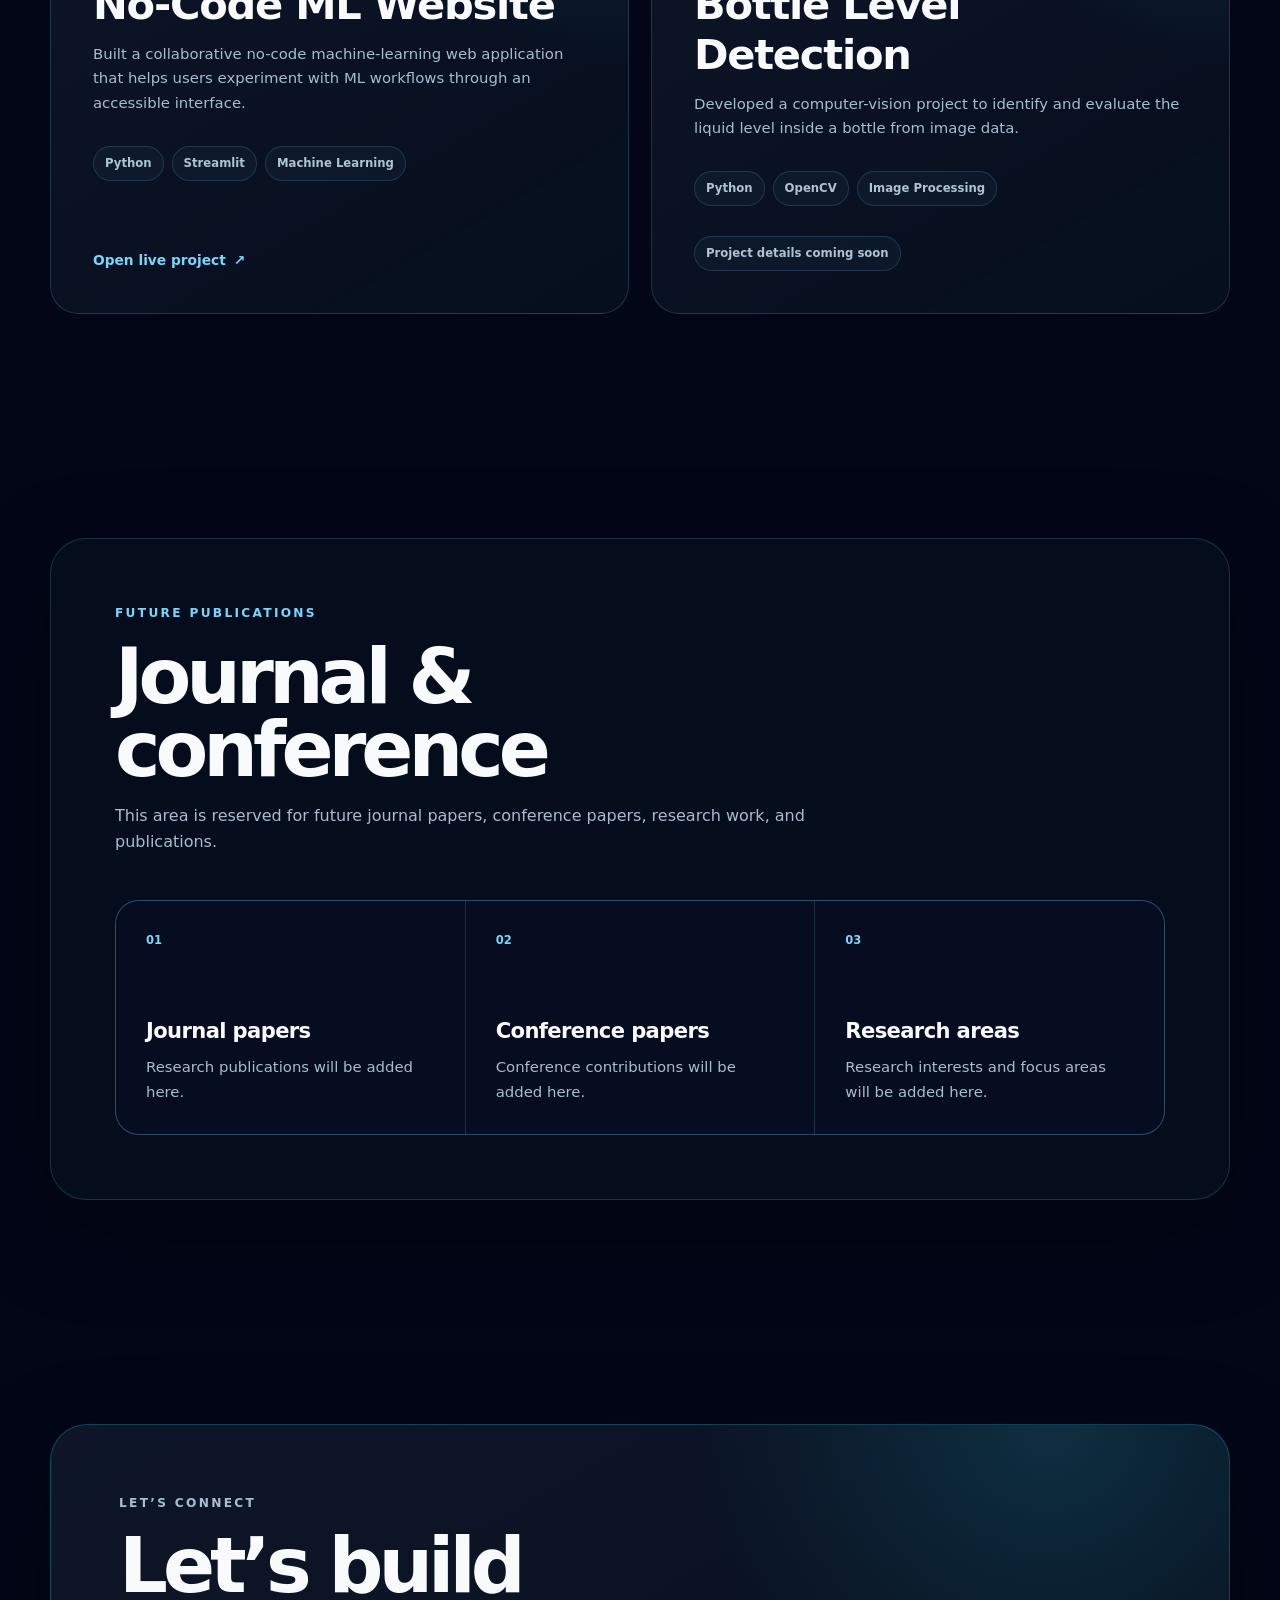
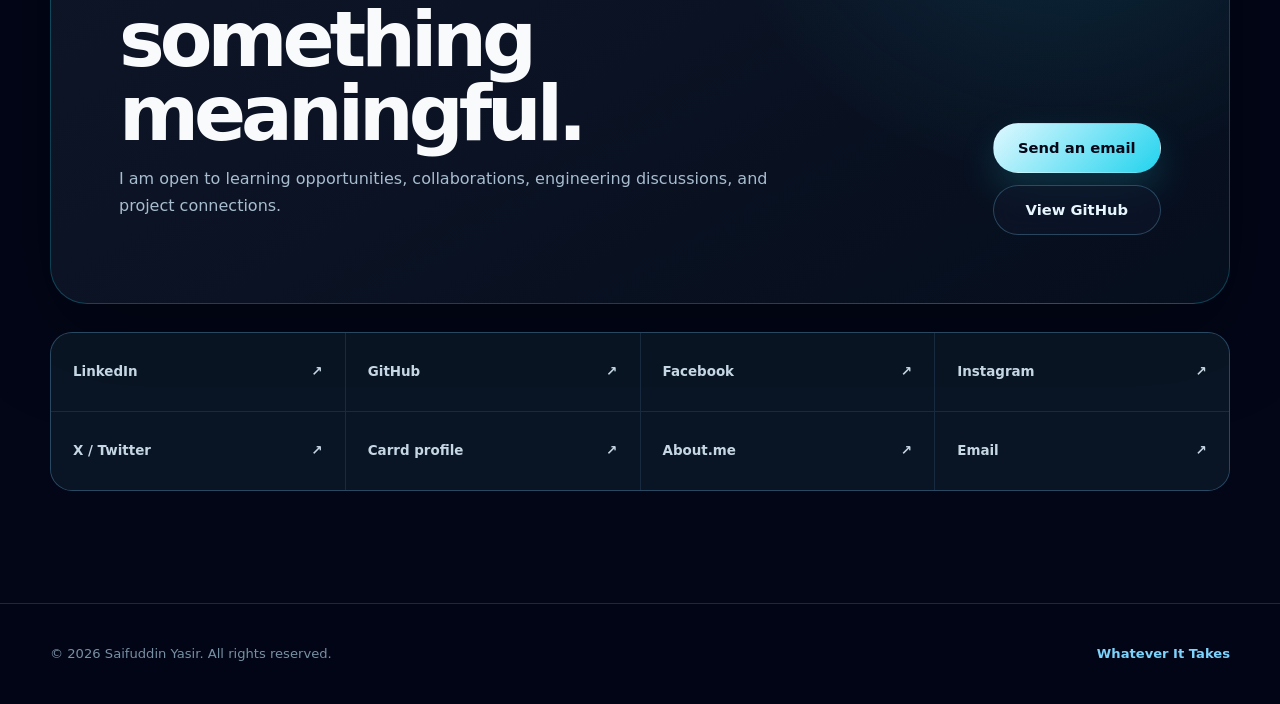
==== commit 7e091b2f: "Fix typo in floating chip text" ====
--- a/index.html
+++ b/index.html
@@ -71,7 +71,7 @@
         </figure>
         <div class="floating-chip chip-one" aria-hidden="true">AI</div>
         <div class="floating-chip chip-two" aria-hidden="true">EEE</div>
-        <div class="floating-chip chip-three" aria-hidden="true">Reserch</div>
+        <div class="floating-chip chip-three" aria-hidden="true">Reserch</div> 
       </div>
 
       <a class="scroll-cue" href="#about" aria-label="Scroll to About section">
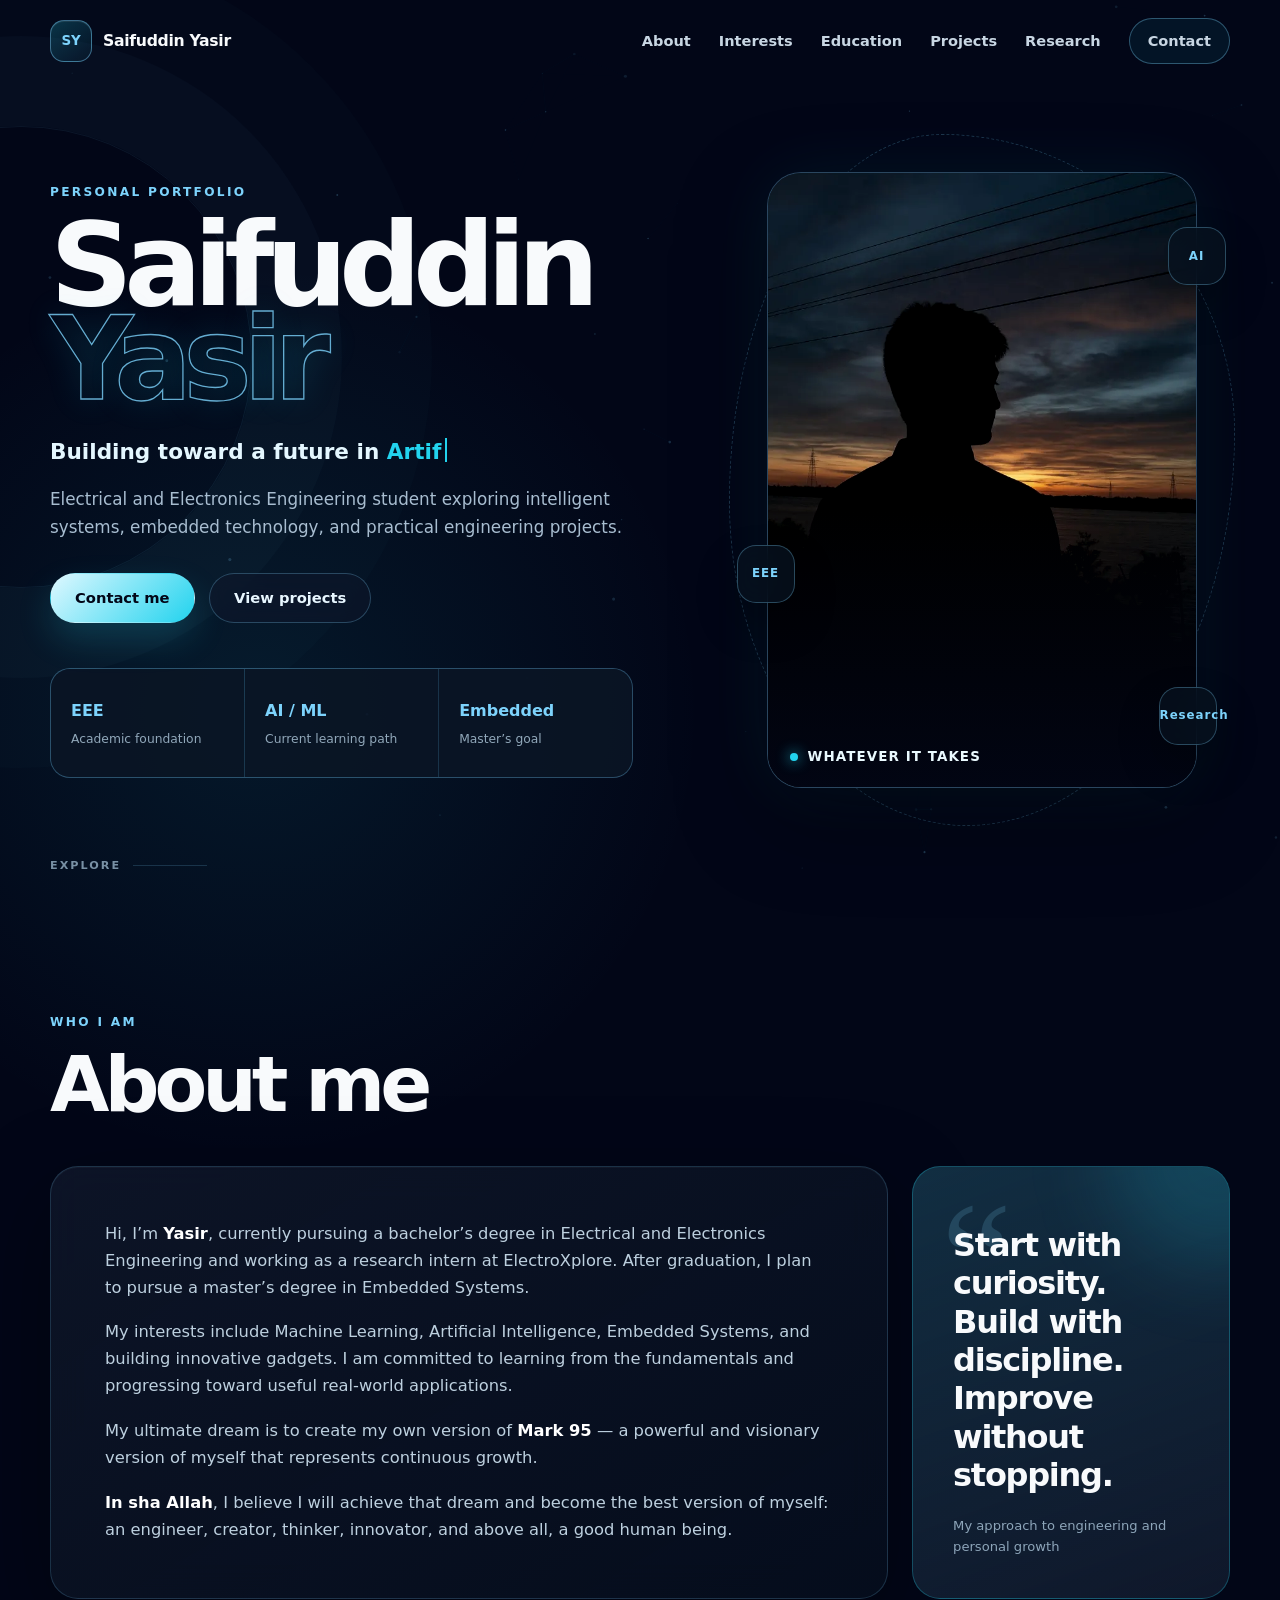
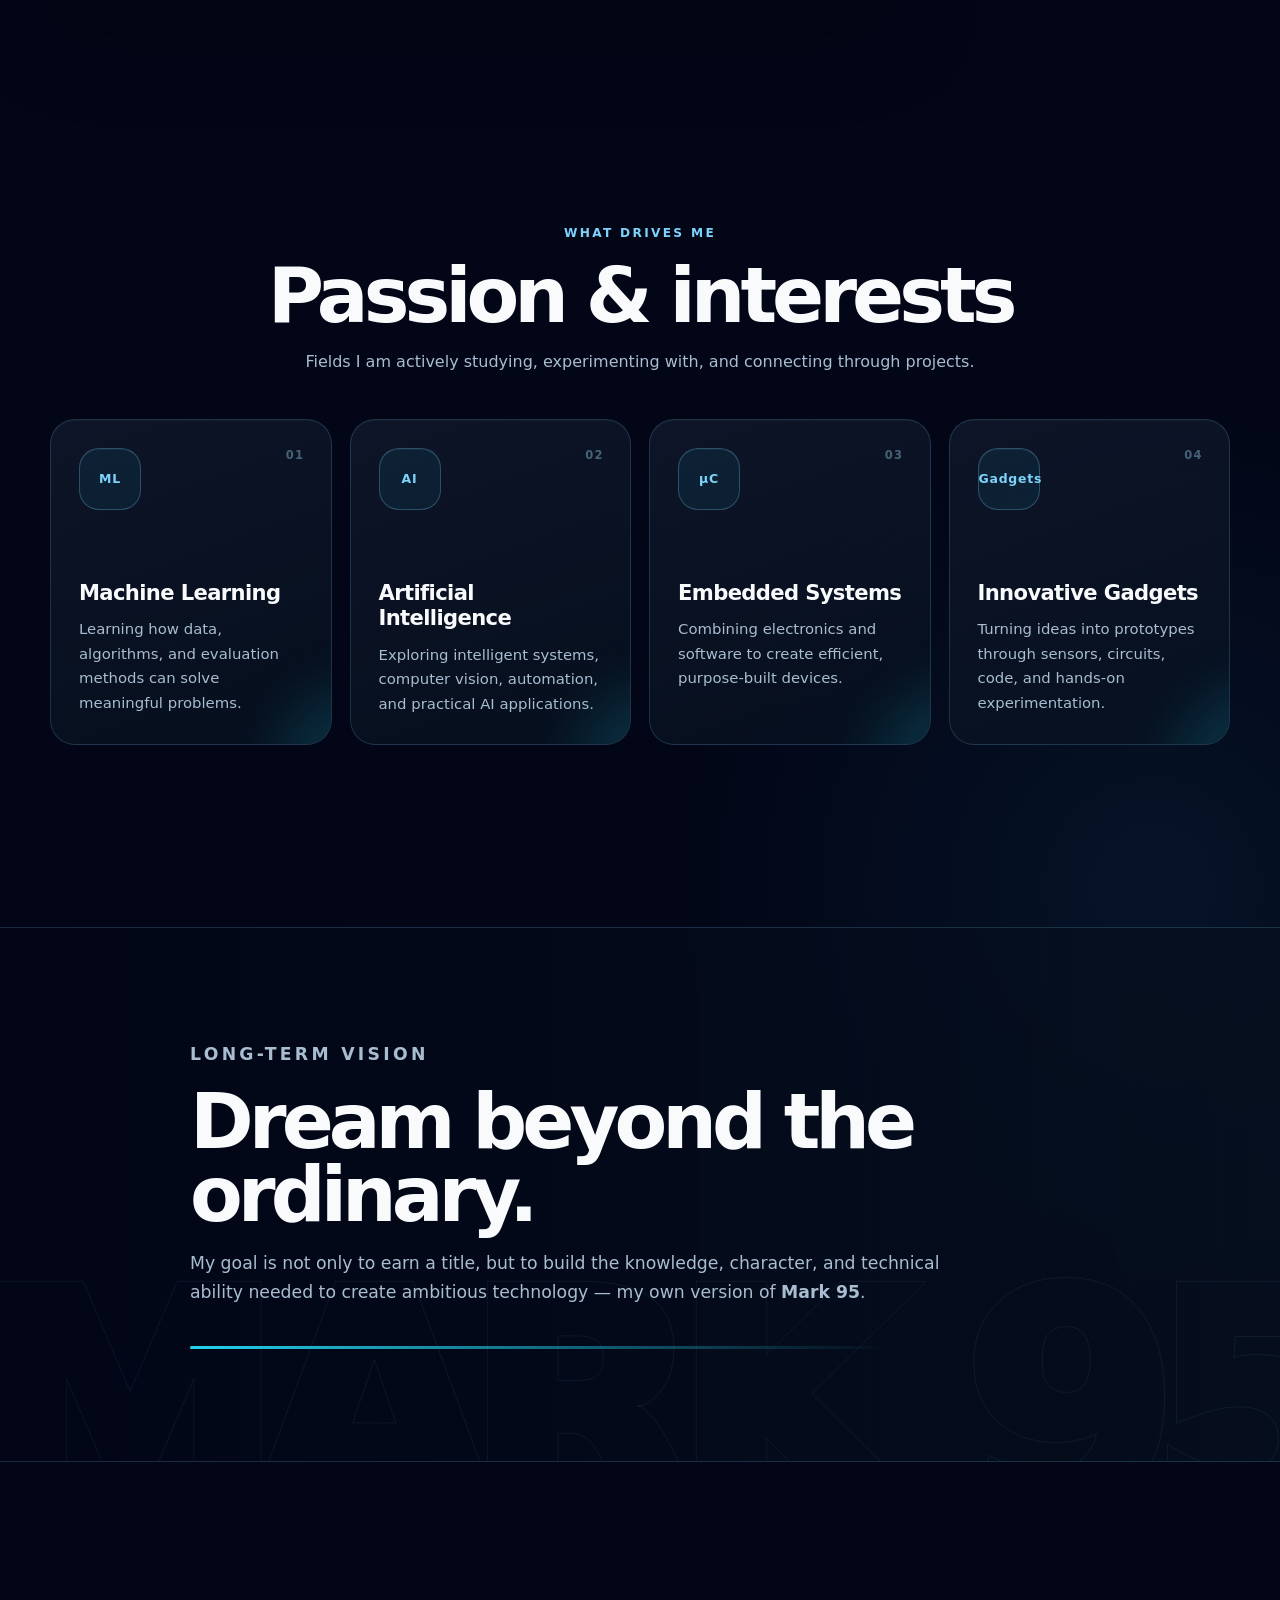
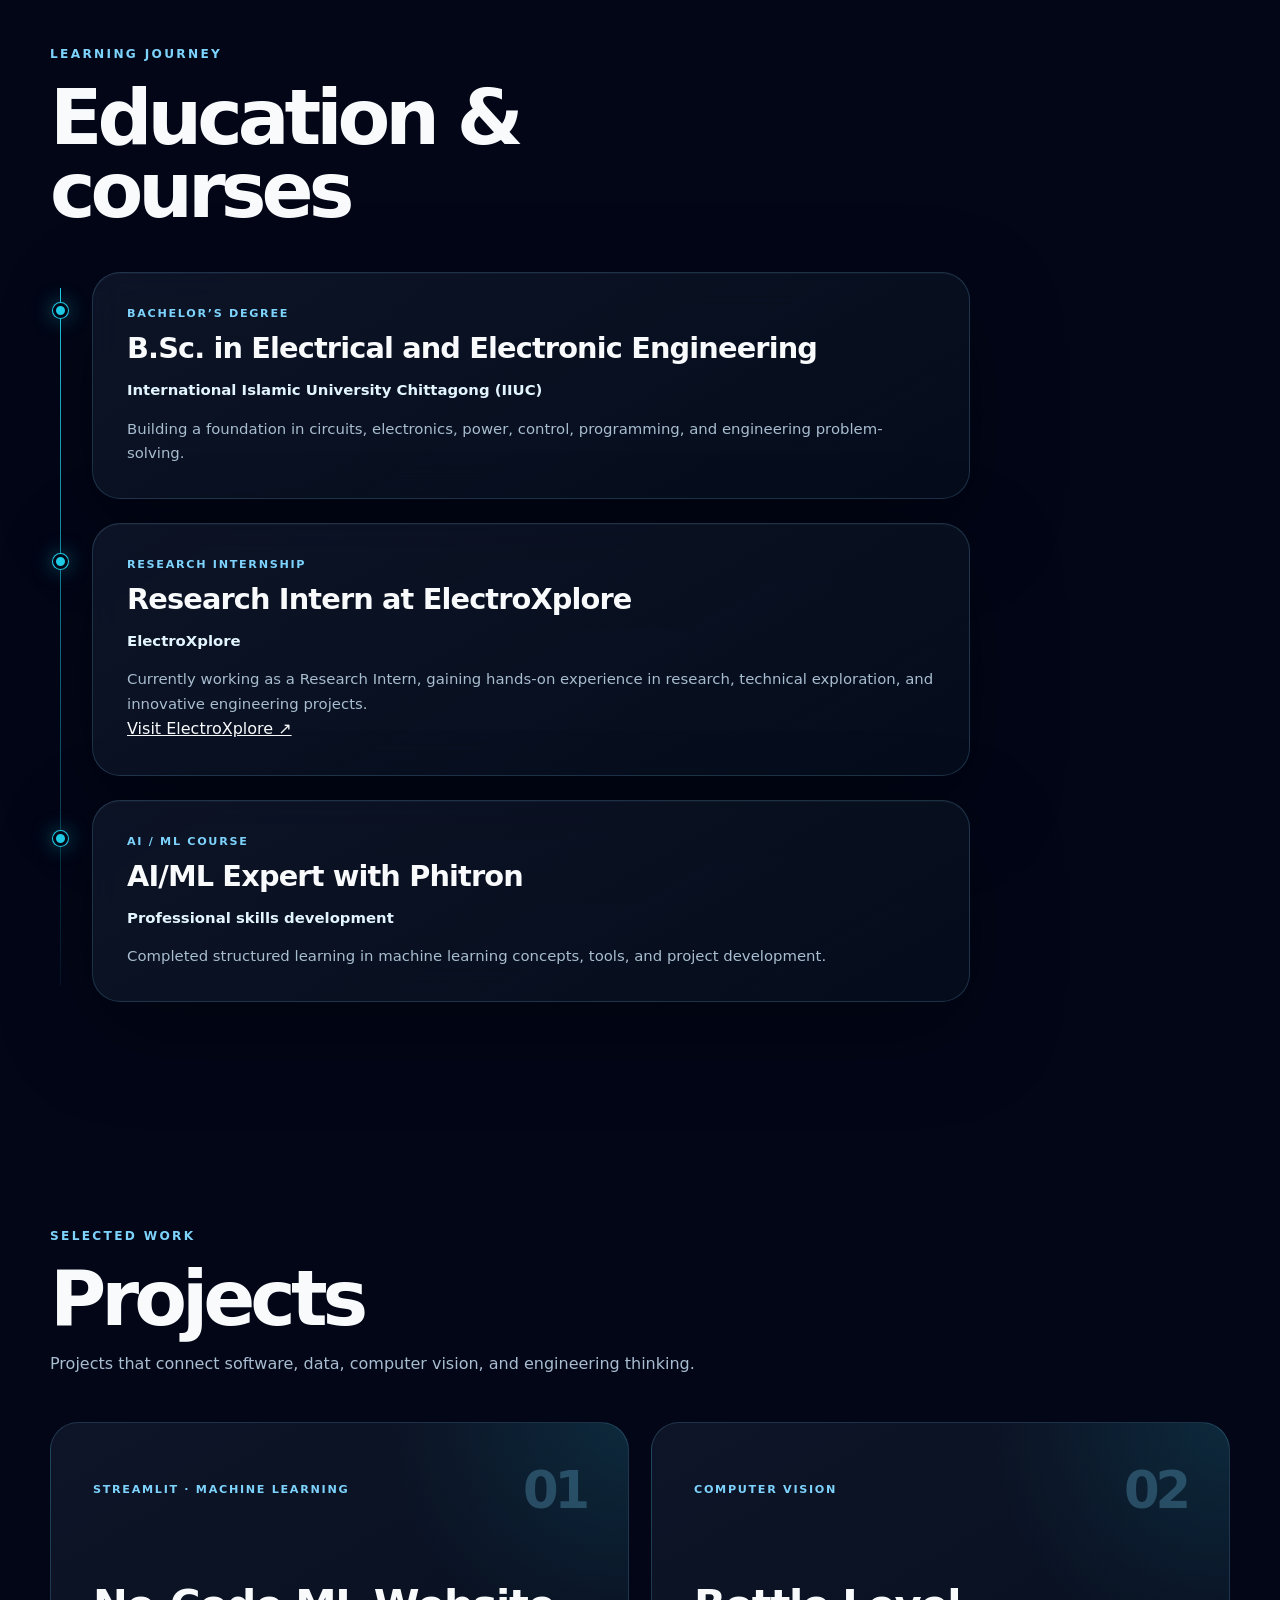
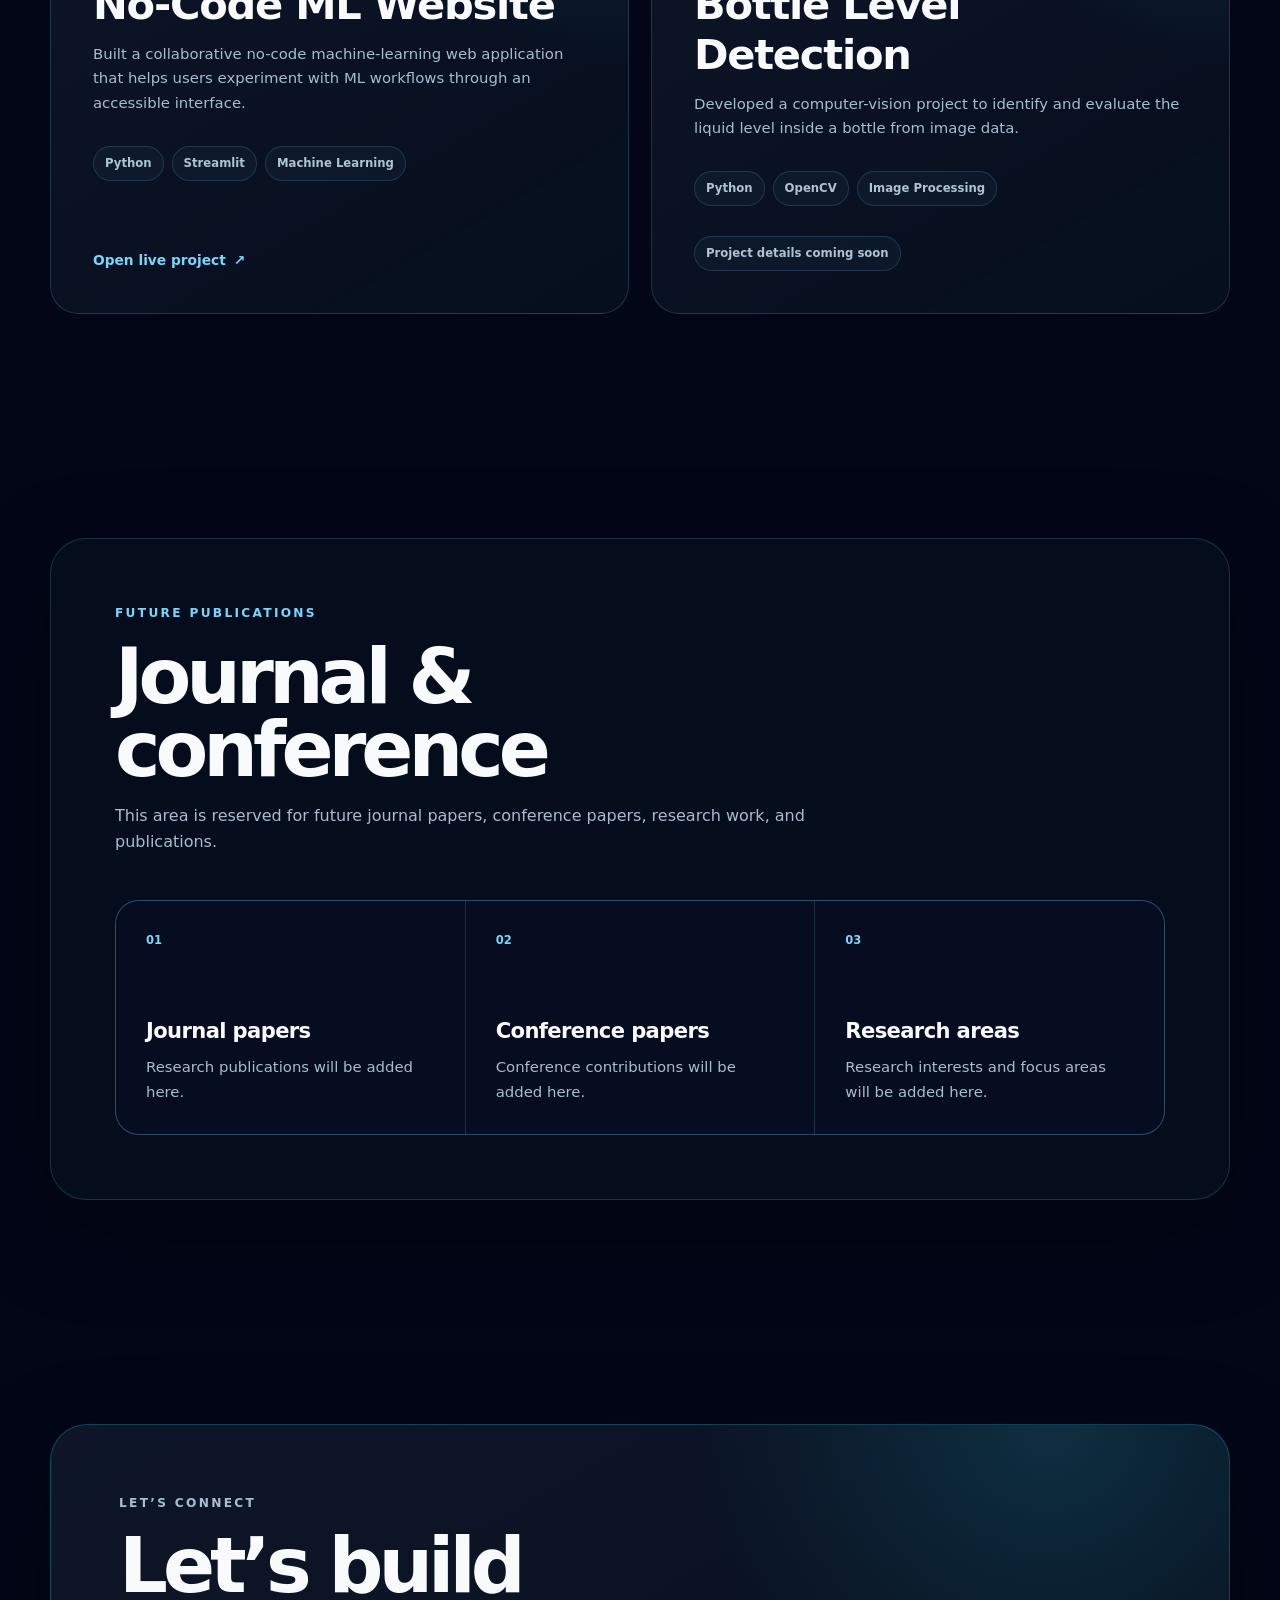
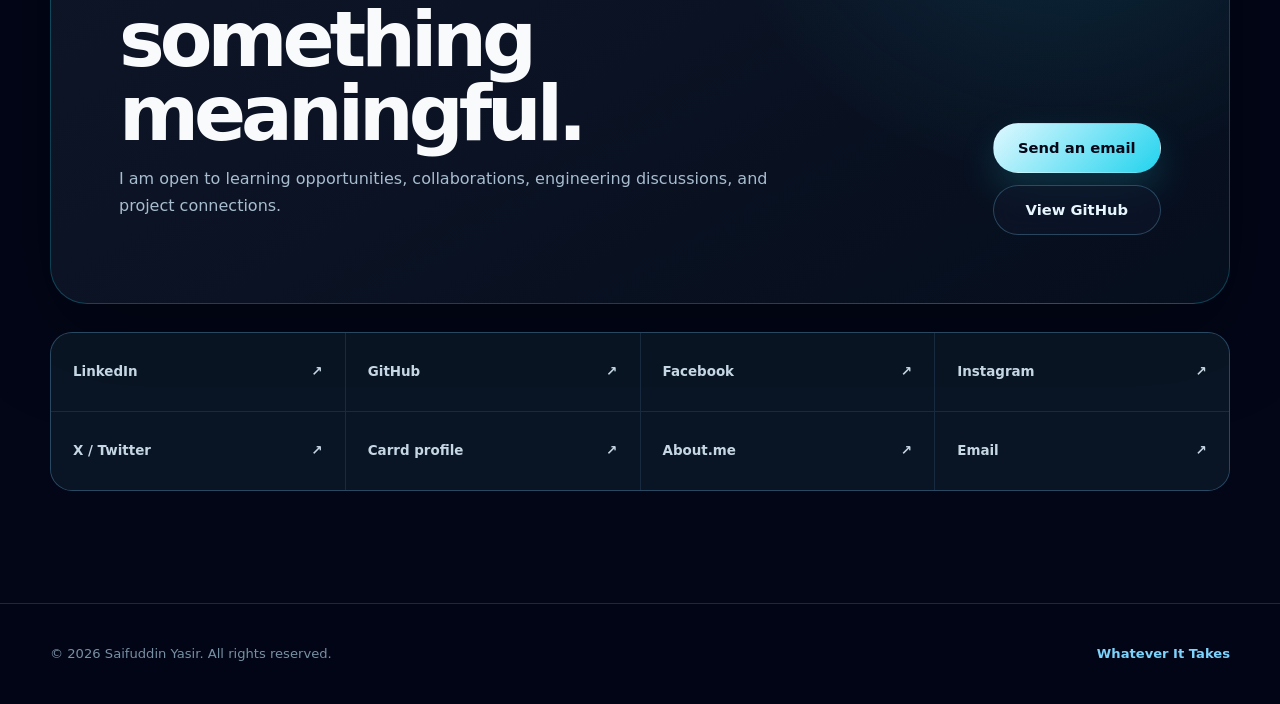
==== commit c3c5b7ec: "Update index.html" ====
--- a/index.html
+++ b/index.html
@@ -71,7 +71,7 @@
         </figure>
         <div class="floating-chip chip-one" aria-hidden="true">AI</div>
         <div class="floating-chip chip-two" aria-hidden="true">EEE</div>
-        <div class="floating-chip chip-three" aria-hidden="true">Reserch</div> 
+        <div class="floating-chip chip-three" aria-hidden="true">Research</div> 
       </div>
 
       <a class="scroll-cue" href="#about" aria-label="Scroll to About section">
